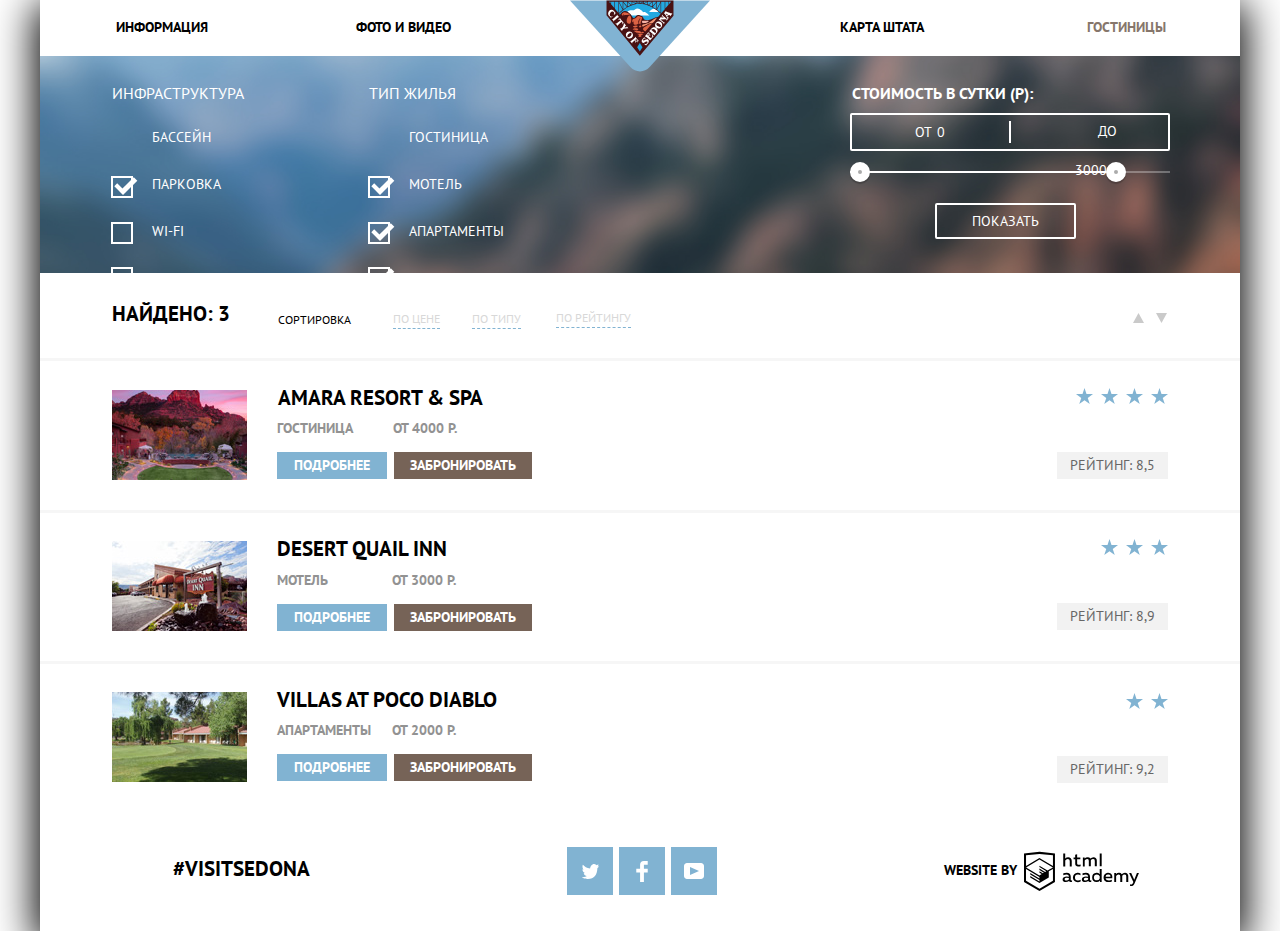
==== inner.html @ f0e5f840 "финальная вёрстка" ====
<!DOCTYPE html>
<html lang="ru">
  <head>
    <meta charset="utf-8">
    <title>sedona</title>
    <link href="https://fonts.googleapis.com/css?family=PT+Sans:400,700" rel="stylesheet">
    <link href="css/normalize.css" rel="stylesheet">
    <link href="css/style.min.css" rel="stylesheet">  
  </head>

    <body>
      <div class="container">
        <header class="main-header">               
          <nav class="header-navigation">           
           <a class="main-logo" href="index.html">
             <svg viewBox="0 0 138 70" xmlns="http://www.w3.org/2000/svg" class="sedona-logo">
              <path d="M138 0H0l59.51 65.68c5.22 5.761 13.76 5.761 18.98 0z" fill="#81b3d3"/>
              <path d="M36.687.457l32.148 37.879 32.02-37.65z" fill="#23a9e1"/>
              <path d="M61.1 14.719h17.32c-1.29-.8-4.355-4.582-6.043-3.176-.137.115-4.871-5.744-7.982-2.921-2.713 2.466-3.973-.323-7.048 1.63-3.505 2.318 2.026 3.684 3.753 4.467m26.73-3.478l-9.86.054c3.896-4.5 5.647-4.018 9.86-.054" fill="#fff"/>
              <path d="M97.622 3.588V1.154h2.08zm-49.245 9.41l.09.083c.024-.024 2.327-2.511 5.983-4.964 3.367-2.259 8.592-4.944 14.383-4.912 5.778.028 11.077 2.722 14.506 4.977 3.665 2.41 6.027 4.84 6.132 4.95l-2.515 2.945c-4.488.616-7.702 3.945-12.077 3.217-2.205-.366-2.271-1.632-2.902-2.893-.484-.969-1.256-.846-2.263-1.24-.937-.366-1.479-1.128-3.351-.688-1.642.385-1.822 2.933-3.865 2.787-1.096-.079-1.175-1.621-2.755-3.596-4.09-4.915-7.892-4.235-10.547.308l19.638 23.33zM40.011 1.153V3.06l-1.604-1.906zm53.876 0h3.227v3.03L93.887 7.96zM89.832 12.61V1.154h3.546v7.404l-3.5 4.098a.966.966 0 0 0-.046-.046m-.508-10.389v9.894a41.051 41.051 0 0 0-3.557-2.986zm-4.165-.358v6.819c-.463-.334-.95-.673-1.465-1.012-.664-.438-1.4-.892-2.194-1.34zm-4.312-.133v4.24a32.83 32.83 0 0 0-3.12-1.474zm.508-.576h3.727l-3.727 4.55zm4.312 0H89.3l-3.634 7.06zm-8.797 0h3.86L77.2 4.282c-.109-.042-.221-.081-.331-.122V1.154zm-.509.417v2.403a25.927 25.927 0 0 0-3.1-.887zm-4.203.042v1.26a21.458 21.458 0 0 0-2.179-.252zm-6.766-.039l2.248 1.042c-.762.043-1.512.13-2.248.253zm-4.12-.003l3.065 1.498c-1.06.229-2.083.528-3.066.875zm3.61 1.2l-3.304-1.617h3.305zm3.566-.342l-2.754-1.275h2.754zm.609-1.275h2.881l-2.881 1.334zm3.759 0h3.24l-3.24 1.584zM60.405 4.265l-3.51-3.11h3.869V4.13l-.359.135m-3.618-2.527l3.093 2.741a31.493 31.493 0 0 0-3.093 1.489zm-4.312.128l3.64 4.48a35.89 35.89 0 0 0-3.64 2.41zm-4.165.358l3.586 6.974a37.772 37.772 0 0 0-3.586 3.151zm3.656 6l-3.634-7.07h3.634zm4.312-2.485l-3.726-4.585h3.726zM43.747 7.497L40.52 3.664v-2.51h3.227zm.508-6.343H47.8v11.16l-3.546-4.212zm24.8-1.153H36v14.582L68.836 54.52l.22-.275L102 15.04V0z" fill="#491213"/>
              <path d="M66.227 46.026l2.61-4.22 2.598 4.22-2.598 4.23z" fill="#23a9e1"/>
              <path d="M74.218 30.556c-3.433-2.02-2.564-3.523.23-4.925 1.462-.734 4.754-3.38 6.133-2.499l-6.363 7.424m-2.334 2.517c-2.046-.095-4.33-.365-6.262.055 1.207.302 4.151 1.165 1.41 1.894.983 1.407 2.578 1.317 3.624.082-.425-.209-.655-.466-1.007-.686 1.085-.196 2.1-.822 2.235-1.345m1.235-1.574c-.933-.796-1.877-.84-2.746 0-1.165-2.137-5.4-1.421-7.379-1.72 1.065 2.614 9.65 3.102 10.124 1.72m-6.773-2.151c-1.565-.485-6.84-.364-3.388-1.794 1.065-.441 6.593.063 3.388 1.794m1.912-3.03c-.477-1.077.365-2.36 1.74-1.428 1.199.813-.552 2.017-1.74 1.428m-2.836.091c-2.265.679-5.273-.784-1.63-1.52 2.261-.456 4.666.506 1.63 1.52.091-.027-.084.028 0 0m-2.665-6.234c-.545 1.624-1.533 1.927-1.423-.045.126-2.274 1.609-1.729 3.2-2.6 1.324-.726 2.038-3.385 4.31-1.795 1.014.71 2.176.116 2.5 1.19-.016-.054-2.95 6.692-1.318 6.692-3.22 0-1.8-3.845-.568-6.426-1.198.574-3.143 4.341-1.546 4.961-.831 1.095-3.372 2.561-4.696 1.492-1.006-.81-.447-2.158-.459-3.47m-3.963 2.811c-5.596-.046-1.813-8.648.091-8.128 2.19.696 1.944 8.194-.091 8.128m-6.17-8.146c-2.624-.109-1.526-2.567.257-3.121 1.695-.528 5.25 1.114 6.39 2.205-1.808.555-4.146.476-6.134.568-.146-2.026-.62-1.32-.512.348" fill="#dc6243"/>
              <path d="M71.774 25.832c-2.908-2.987 4.342-2.712 5.51-3.763.85.284 6.99-5.377 8.485-5.025-1.074 1.26-3.388 5.282-5.047 5.282-1.275 0-2.565-.19-3.552.718-1.444 1.33-3.837 2.006-5.396 2.788" fill="#f49774"/>
              <path d="M72.727 22.18c-1.592.856-3.098-2.536-.349-2.206 1.826.22 3.676-.154 5.42.147-1.251 1.487-3.056 2.306-5.071 2.059" fill="#f4b1a4"/>
              <path d="M51.113 20.935c.333.401.578.834.523 1.374-.038.375-.607 1.006-.175 1.198l1.455-1.84c-.39-.098-3.482-3.796-3.532-4.201l-2.051 1.126c.106.429.84.003 1.203.03.538.038.926.363 1.268.747-1.12.94-3.85 3.257-4.138 3.305-.146.023-.706-.39-.714-.037-.004.17.553.659.659.786l1.447 1.722c.401-.183-.072-.475.133-.807.15-.243 3.181-2.77 3.922-3.403m-3.423-4.531c.287-.062.405.282.622-.036l-1.59-1.894c-.241-.287-.546-.595-.459.012.058.409-3.969 3.677-4.215 3.778-.31.128-.492-.27-.72.063.475.564.948 1.129 1.424 1.693.16.19.309.397.485.573.22.22.135-.437.145-.38-.06-.333.342-.616.555-.797 1.004-.884 3.505-2.979 3.753-3.012m-5.694-.595c-1.147.34-2.37-.107-2.731-1.326-.353-1.191.398-2.439 1.344-3.117.935-.67 2.33-.63 2.84.544.224.52.102 1.108-.061 1.625-.105.328-.388.649.035.836.56-.711 1.118-1.421 1.676-2.133-.684-.41-.985-1.092-1.493-1.684-.572-.696-1.34-1.35-2.26-1.483-1.864-.264-3.62 1.66-3.762 3.405-.089.946.242 1.849.808 2.597.487.645 1.213 1.054 1.581 1.788.17.062 1.756-.67 2.133-.815-.033-.072-.057-.178-.11-.237-.494.146 0 0 0 0m25.512 23.636c-.747-.499-2.613-3.044-2.969-3.468l-.213-.253c-.007-.01-.185.145-.16.124-.112.094.086.372-.034.56-.515.806-3.738 3.236-3.905 3.352-.36.25-.756-.103-.967.206.467.554 1.805 2.3 1.96 2.325.311.05.096-.53.136-.649.08-.24 1.71-1.588 2.304-2.084.218-.183.447.276.577.468.212.315.307.65.193 1.019-.075.24-.465.597-.162.762.402-.47 1.533-1.788 1.696-1.98.164-.19-.367-.023-.304-.056-.24.124-.466.153-.69-.018-.063-.047-.707-.702-.643-.757.28-.235.623-.625.984-.714.56-.138 1.027.984 1.11 1.382.078.375.067.77-.05 1.136-.08.251-.316.452.012.604l1.383-1.896a.463.463 0 0 1-.258-.063c-.083-.056.09.045 0 0m-9.227-8.921a3.35 3.35 0 0 0-1.977.793c-1.43 1.203-1.616 3.275-.492 4.753 1.292 1.702 3.374 1.895 5.059.694 1.43-1.205 1.612-3.282.5-4.766-.758-1.01-1.932-1.54-3.09-1.474zm1.19 1.386c.949-.108 1.503.799 1.099 1.768-.42.98-1.43 1.989-2.424 2.38-1.18.465-2.011-.537-1.531-1.657.422-.984 1.43-1.983 2.426-2.38.15-.059.294-.095.43-.11zm-2.783-4.63c.308.038.601.356.824.027l-1.447-1.712c-.386.174.03.356-.126.63-.158.277-1.662.507-2.062.578.146-.418.58-1.698.752-1.84.353-.29.573.28.832-.092l-1.78-2.112c-.2-.238-.362-.667-.636-.441.024-.02.003.955-.058 1.125-.056.153-.608 2.361-1.25 2.901-.32.27-1.453 1.256-1.755 1.362-.35.122-.535-.389-.792-.025l1.617 1.92c.082.096.391.56.498.58.339.06.04-.58.074-.706.098-.28 1.623-1.765 2.27-1.856.948-.133 2.077-.455 3.039-.34.22.027-.229-.028 0 0m24.239 6.77c.124.421.194.865.14 1.305-.07.566-.636 1.898-1.411 1.519-.76-.373-1.425-1.122-2.07-1.657.52-.608.978-1.135 1.853-.84.24.08.446-.024.194-.17-.263-.153-2.022-1.276-2.117-1.169-.175.202.343.564.143.957-.148.29-.396.54-.605.79-.467-.394-1.248-.813-.685-1.464.352-.428.811-.76 1.361-.87.368-.075 1.195.252 1.302-.146-.705-.34-1.41-.677-2.115-1.016.115.52-2.173 2.937-2.681 3.548-.074.088-.427.395-.431.517-.006.278.403.062.427.054.315-.116 4.424 3.317 4.526 3.552.065.182-.144.373-.02.475-.006-.006.148.14.165.12.253-.304 2.936-3.88 3.489-4.036a239.664 239.664 0 0 1-1.537-2.372c-.383.168-.013.616.072.903m-4 4.352c-1.348-.87-3.633.83-3.976.994-.675.319-1.162-.353-.812-.975.304-.54.904-.801 1.5-.837.18-.01.875.128.946.017.084-.131.148-.142.028-.224-.557-.375-1.112-.75-1.667-1.126-.115.685-.9 1.121-1.348 1.585-.534.555-.987 1.253-.987 2.05 0 .736.441 1.39 1.089 1.726.737.384 1.505.076 2.158-.331.407-.255.814-.556 1.249-.76.646-.303 1.495-.041 1.267.824-.183.696-.876 1.337-1.56 1.519-.4.106-.825.07-1.216-.059-.28-.091-.645-.476-.799-.072l2.26 1.647c.068-.493.34-.708.706-1.015.477-.419.933-.858 1.294-1.383.753-1.1 1-2.638-.132-3.58m17.617-28.065a.222.222 0 0 0-.088.072l-.79.95-.814.982c-.168.204-.349.296-.025.467.543-.272 3.518 4.768 3.252 5.492-.47.244-4.49-3.283-4.598-3.516-.033-.095.178-.662-.136-.613-.149.023-.484.583-.578.697l-.577.695c.216.315.336-.013.623.028.249.05 1.198.864 1.456 1.08-.47.017-1.743.086-1.905.074-.586.073-.275-.431-.66-.605l-1.478 1.795-.86 1.043c-.035.042-.03.02.031.072.215.177.068.109.37.004.328-.115 4.256 3.2 4.398 3.369.245.292-.1.633.268.793l1.168-1.418c.059-.072.091-.066.013-.13-.277-.228-.309.138-.65.1-.346-.057-2.855-2.186-3.828-2.992l5.322-.197c.195-.007.74.581.695.79-.052.244-.301.361.034.515.311-.374.64-.746.945-1.125l.148-.184a.478.478 0 0 0 .135-.172l.11-.137c.275-.314 1.169-1.303 1.062-1.396-.3-.26-.446.302-.844-.035-.226-.162-.793-1.16-.935-1.402-.172-.292.394-.583.625-.727.504-.313 2.107-.767 2.26.227.025.167-.177.357-.055.457.028.024.133.156.176.105l2.142-2.576c-.063-.053-.135-.147-.21-.176-.474.473-5.466-1.52-5.83-1.795-.166-.066-.192-.673-.372-.611zm-.225 2.553c.764.318 1.526.638 2.287.96-.23.064-.447.166-.648.293h-.002a3.71 3.71 0 0 0-.621.495l-1.016-1.748zm-6.588 7.753c-1.107-.076-2.23.41-3.023 1.317-1.235 1.5-1.112 3.678.393 4.945 1.518 1.25 3.68.932 4.916-.55 1.232-1.496 1.147-3.68-.385-4.934a3.302 3.302 0 0 0-1.9-.778zm-1.449 1.559c.622.038 1.31.414 1.742.703.78.521 2.214 1.687 1.477 2.738.048-.058.083-.097-.05.07a.162.162 0 0 1-.018.018c-.8.84-2.18.063-2.924-.474-.745-.538-2.022-1.668-1.207-2.664.257-.314.607-.414.98-.391zm-3.127 4.28c-1.214-.067-2.403.496-3.299 1.576-.642.771-1.282 1.544-1.922 2.316.228.332.495-.078.827.113.283.163 4.053 3.312 4.115 3.485.106.297-.165.356.094.568.111.093 2.944-3.405 3.203-4.02.448-1.139.091-2.387-.82-3.175.073.06.177.145-.042-.037-.69-.518-1.427-.787-2.156-.827zm-1.053 1.58c.095.003.184.016.266.037 1.422.363 3.384 2.115 2.129 3.628-.156.193-.029.035-.432.422-.198.19-4.179-3.034-4.02-3.209.475-.521 1.396-.904 2.057-.879z" fill="#fff"/>
          </svg>
        </a>
        <ul class="site-navigation">
          <li>
            <a class="info" href="info">информация</a>
          </li>
          <li>
            <a class="photo" href="photovideo">фото и видео</a>
          </li>
          <li>
            <a class="map-state" href="map">карта штата</a>
          </li>
          <li>
            <a class="navigation-hotels-current" href="#">Гостиницы</a>
          </li>              
        </ul>
        <h1 class="visually-hidden">city of Sedona</h1>
       </nav> 
      </header>

      <main class="search-hotels">
        <section class="filters">
          <h2 class="visually-hidden">поиск гостиницы</h2>
          <form class="filter" method="get" action="https://echo.htmlacademy.ru">
            <fieldset class="field-infrastructure">
              <legend class="type-infrastructure">инфраструктура</legend>
              <ul class="infrastructure-list">
                <li>
                  <label class="labelcheck" for="infrastructure-pool">
                    <input class="visually-hidden" type="checkbox" name="pool" id="infrastructure-pool" checked hidden>                  
                    <span class="checkbox-pool"></span>
                    бассейн                  
                  </label>
                </li>
                <li>
                  <label class="labelcheck" for="infrastructure-parcking-place">
                    <input class="visually-hidden" type="checkbox" name="parcking-place" id="infrastructure-parcking-place" hidden>
                    <span class="checkbox-parcking"></span>
                    парковка                    
                  </label>
                </li>
                <li>
                  <label class="labelcheck" for="infrastructure-wi-fi">
                    <input class="visually-hidden" type="checkbox" name="wi-fi" id="infrastructure-wi-fi" hidden>
                    <span class="checkbox-wifi"></span>
                    wi-fi                    
                  </label>
                </li>
              </ul>
            </fieldset>
            <fieldset class="field-lodging">
              <legend class="type-lodging">тип жилья</legend>
              <ul class="lodging-list">
                <li>
                  <label class="labelcheck" for="lodging-hotel">
                     <input class="visually-hidden" type="checkbox" name="hotel" id="lodging-hotel" checked hidden> 
                     <span class="checkbox-hotel"></span>
                       гостиница                     
                  </label>
                </li>
                <li>
                  <label class="labelcheck" for="lodging-motel">
                    <input class="visually-hidden" type="checkbox" name="motel" id="lodging-motel" checked hidden>
                    <span class="checkbox-motel"></span>
                    мотель                    
                  </label>
                </li>
                <li>
                  <label class="labelcheck" for="lodging-apartments">
                    <input class="visually-hidden" type="checkbox" name="apartments" id="lodging-apartments" checked hidden>
                    <span class="checkbox-apartaments"></span>
                    апартаменты                    
                  </label>
                </li>
              </ul>
            </fieldset>    
            <fieldset class="field-range">
              <legend class="field-range-title">стоимость в сутки (р):</legend>              
                <div class="price-controls">
                  <label class="min-price"> 
                    от 
                    <input type="text" name="min-price" value="0">
                  </label>
                  <label class="max-price">
                    до 
                    <input type="text" name="max-price" value="3000">
                  </label>
                </div>
                <div class="range-controls">
                  <div class="scale">
                    <div class="bar"></div>
                  </div>
                  <div class="range-toggle range-toggle-min"></div>
                <div class="range-toggle range-toggle-max"></div>
              </div>
              <button class="show" type="submit">показать</button>
            </fieldset>        
          </form>
        </section>

      <div class="sorting-results">
        <svg class="icon-up" xmlns="http://www.w3.org/2000/svg" width="11" height="10" viewBox="0 0 11 10"><path d="M5.5 0L0 10h11z"/>
        </svg>
        <svg class="icon-down" xmlns="http://www.w3.org/2000/svg" width="11" height="10" viewBox="0 0 11 10"><path d="M5.5 10L0 0h11"/>
        </svg>


        <section class="results">
          <p>найдено: 3</p>          
        </section>

        <section class="sorting">
          <p>сортировка</p>
          <a href="#" class="sorting-price sort">по цене</a> 
          <a href="#" class="sorting-type sort">по типу</a>
          <a href="#" class="sorting-raiting sort">по рейтингу</a>                      
        </section>
      </div>  

        <section class="catalog">
          <h2 class="visually-hidden">перечень гостиниц</h2>
          <ul class="catalog-list">
            <li class="catalog-item1">              
              <p class="catalog-item-image">
                <a href="catalog-item.html">
                  <img src="img/hotel1.jpg" width="135" height="90" alt="AMARA RESORT & SPA">
                </a>
              </p>
              <div class="catalog-decoration">
                <h3 class="catalog-name">
                  <a href="catalog-item.html">
                    AMARA RESORT & SPA
                  </a>
                </h3>
                <p class="catalog-item-price">
                  <div class="text-catalog">
                    <b>гостиница</b>
                    <b> от 4000 р.</b>
                  </div>             
                  <div class="buttons-details">
                    <a class="button-details" href="#">
                      подробнее
                    </a>
                    <a class="button-bookin" href="#">
                      забронировать
                    </a>
                  </div>
                </div>
                 
              <div class="stars1">
                <svg class="stars" xmlns="http://www.w3.org/2000/svg" viewBox="0 0 18 17"><path fill="#81B3D2" d="M9.002 0l2.126 6.494h6.877l-5.564 4.012L14.566 17l-5.564-4.013L3.438 17l2.126-6.494L0 6.494h6.878z"/></svg>
                <svg class="stars" xmlns="http://www.w3.org/2000/svg" viewBox="0 0 18 17"><path fill="#81B3D2" d="M9.002 0l2.126 6.494h6.877l-5.564 4.012L14.566 17l-5.564-4.013L3.438 17l2.126-6.494L0 6.494h6.878z"/></svg>
                <svg class="stars" xmlns="http://www.w3.org/2000/svg" viewBox="0 0 18 17"><path fill="#81B3D2" d="M9.002 0l2.126 6.494h6.877l-5.564 4.012L14.566 17l-5.564-4.013L3.438 17l2.126-6.494L0 6.494h6.878z"/></svg>
                <svg class="stars" xmlns="http://www.w3.org/2000/svg" viewBox="0 0 18 17"><path fill="#81B3D2" d="M9.002 0l2.126 6.494h6.877l-5.564 4.012L14.566 17l-5.564-4.013L3.438 17l2.126-6.494L0 6.494h6.878z"/></svg>
               </div>              
              <span class="solo-raiting">рейтинг: 8,5</span>
          </li>
          <li class="catalog-item2">            
            <p class="catalog-item-image">
              <a href="catalog-item.html">
                <img src="img/hotel2.jpg" width="135" height="90" alt="DESERT QUAIL INN">
              </a>
              </p>
              <div class="catalog-decoration">
                <h3 class="catalog-name">
                  <a href="catalog-item.html">
                    DESERT QUAIL INN
                  </a>
                </h3>
                <p class="catalog-item-price">
                  <div class="text-catalog">
                    <b>мотель</b>
                    <b> от 3000 р.</b>
                  </div>             
                  <div class="buttons-details">
                    <a class="button-details" href="#">
                      подробнее
                    </a>
                    <a class="button-bookin" href="#">
                      забронировать
                    </a>
                  </div>
                </div>
             
            <div class="stars2">
              <svg class="stars" xmlns="http://www.w3.org/2000/svg" viewBox="0 0 18 17"><path fill="#81B3D2" d="M9.002 0l2.126 6.494h6.877l-5.564 4.012L14.566 17l-5.564-4.013L3.438 17l2.126-6.494L0 6.494h6.878z"/></svg>
              <svg class="stars" xmlns="http://www.w3.org/2000/svg" viewBox="0 0 18 17"><path fill="#81B3D2" d="M9.002 0l2.126 6.494h6.877l-5.564 4.012L14.566 17l-5.564-4.013L3.438 17l2.126-6.494L0 6.494h6.878z"/></svg>
              <svg class="stars" xmlns="http://www.w3.org/2000/svg" viewBox="0 0 18 17"><path fill="#81B3D2" d="M9.002 0l2.126 6.494h6.877l-5.564 4.012L14.566 17l-5.564-4.013L3.438 17l2.126-6.494L0 6.494h6.878z"/></svg>                   
            </div>              
            <span class="solo-raiting">рейтинг: 8,9</span>
          </li>
          <li class="catalog-item3">
            <p class="catalog-item-image">
              <a href="catalog-item.html">
                <img src="img/hotel3.jpg" width="135" height="90" alt="VILLAS AT POCO DIABLO">
              </a>
            </p>
            <div class="catalog-decoration">
                <h3 class="catalog-name">
                  <a href="catalog-item.html">
                    VILLAS AT POCO DIABLO
                  </a>
                </h3>
                <p class="catalog-item-price">
                  <div class="text-catalog">
                    <b>апартаменты</b>
                    <b> от 2000 р.</b>
                  </div>             
                  <div class="buttons-details">
                    <a class="button-details" href="#">
                      подробнее
                    </a>
                    <a class="button-bookin" href="#">
                      забронировать
                    </a>
                  </div>
                </div>
              
            <div class="stars3">
              <svg class="stars" xmlns="http://www.w3.org/2000/svg" viewBox="0 0 18 17"><path fill="#81B3D2" d="M9.002 0l2.126 6.494h6.877l-5.564 4.012L14.566 17l-5.564-4.013L3.438 17l2.126-6.494L0 6.494h6.878z"/></svg>
              <svg class="stars" xmlns="http://www.w3.org/2000/svg" viewBox="0 0 18 17"><path fill="#81B3D2" d="M9.002 0l2.126 6.494h6.877l-5.564 4.012L14.566 17l-5.564-4.013L3.438 17l2.126-6.494L0 6.494h6.878z"/></svg>              
            </div>            
            <span class="solo-raiting3">рейтинг: 9,2</span>
          </li>     
        </ul>     
      </section>
      </main>

      <footer class="main-footer">        
        <a class="visitsedona" href="#" aria-label="follow in instagram">#visitsedona</a>      
        <div class="footer-social">
          <ul>
            <li>
              <a class="social-button" href="#" aria-label="follow in twitter">
                <span class="visually-hidden">
                  twitter
                </span>
                <svg class="social-button-svg" xmlns="http://www.w3.org/2000/svg" xmlns:xlink="http://www.w3.org/1999/xlink" width="17" height="15" viewBox="0 0 17 15"><path d="M10.95.144c1.685-.496 2.984.27 3.577 1.179.673-.231 1.331-.481 2.011-.708a2.345 2.345 0 0 1-.857 1.768c.685.17 1.304-.491 1.304-.491-.169 1-1.006 1.788-1.563 2.024-.231 6.75-3.175 11.217-10.077 11.082h-.446c-.41 0-4.164-.46-4.898-1.887 2.271.196 3.893-.422 4.693-1.177-.96-.3-2.679-.477-2.979-2.95.349.106.564.228 1.19.119C1.705 8.247.374 7.53.448 5.33c.285.328 1.067.536 1.34.472C1.085 5.561-.182 2.442.894.85c1.818 1.854 3.735 3.606 7.152 3.773C8.254 2.33 9.183.793 10.95.144z"/>  
                </svg>
              </a>
            </li>
            <li>
              <a class="social-button" href="#" aria-label="follow in facebook">
                <span class="visually-hidden">
                  facebook
                </span>
                <svg class="social-button-svg" xmlns="http://www.w3.org/2000/svg" width="20" height="21" viewBox="0 0 12 22"><path d="M12 4V0H8a4 4 0 0 0-4 4v4H0v4h4v10h4V12h4V8H8V4h4z"/>
                </svg>
              </a>
            </li>
            <li>
              <a class="social-button" href="#" aria-label="follow in youtube">
                <span class="visually-hidden">
                  youtube
                </span>
                <svg class="social-button-svg" xmlns="http://www.w3.org/2000/svg" xmlns:xlink="http://www.w3.org/1999/xlink" width="20" height="16" viewBox="0 0 20 16"><path d="M17 0H3C1.35 0 0 1.35 0 3v10c0 1.65 1.35 3 3 3h14c1.65 0 3-1.35 3-3V3c0-1.65-1.35-3-3-3zM6.027 11.998V4.002L15.014 8l-8.987 3.998z"/>
                </svg>
              </a>
            </li>
          </ul>
        </div>
        <p class="footer-copyright">
          <b>website by</b> 
          <a class="button" href="https://htmlacademy.ru">
              <svg class="htmllogo" id="Layer_1" data-name="Layer 1" xmlns="http://www.w3.org/2000/svg" viewBox="0 0 108.08 36.85"><title>logo-htmlacademy-small1</title><path d="M44.61,26.88a2,2,0,0,0,.55-0.1v1.33a3.25,3.25,0,0,1-1.18.21,1.67,1.67,0,0,1-1.67-1,4.84,4.84,0,0,1-3.14,1.08c-1.51,0-2.91-.83-2.91-2.55,0-2.13,2-2.79,3.71-2.79a11.08,11.08,0,0,1,2.17.25v-0.3c0-1-.76-1.77-2.19-1.77a7.42,7.42,0,0,0-3,.64v-1.7a10.21,10.21,0,0,1,3.19-.55c2.36,0,3.81,1.12,3.81,3.65v3a0.54,0.54,0,0,0,.49.59h0.17Zm-6.44-1.13A1.35,1.35,0,0,0,39.63,27h0.11a3.39,3.39,0,0,0,2.41-1V24.58a9.72,9.72,0,0,0-1.81-.21c-1,0-2.16.33-2.16,1.38h0Zm12.36-6.11a5,5,0,0,1,2.57.64V22a4.08,4.08,0,0,0-2.3-.7,2.75,2.75,0,1,0,0,5.49,5,5,0,0,0,2.43-.64v1.71a6.27,6.27,0,0,1-2.76.57A4.21,4.21,0,0,1,46,24.51q0-.21,0-0.41a4.32,4.32,0,0,1,4.18-4.46h0.38Zm12.17,7.24a2,2,0,0,0,.55-0.1v1.33a3.25,3.25,0,0,1-1.18.21,1.67,1.67,0,0,1-1.67-1,4.84,4.84,0,0,1-3.14,1.08c-1.51,0-2.91-.83-2.91-2.55,0-2.13,2-2.79,3.71-2.79a11.08,11.08,0,0,1,2.17.25v-0.3c0-1-.76-1.77-2.19-1.77a7.42,7.42,0,0,0-3,.64v-1.7a10.21,10.21,0,0,1,3.19-.55c2.36,0,3.81,1.12,3.81,3.65v3a0.54,0.54,0,0,0,.49.59h0.17Zm-6.44-1.13A1.35,1.35,0,0,0,57.73,27h0.11a3.39,3.39,0,0,0,2.41-1V24.58a9.72,9.72,0,0,0-1.81-.21c-1.06,0-2.16.33-2.16,1.38h0ZM73,16V28.2H71.35V26.88a3.88,3.88,0,0,1-3.19,1.54,4.4,4.4,0,0,1,0-8.78,3.81,3.81,0,0,1,3,1.3V16H73Zm-4.53,5.22a2.76,2.76,0,1,0,0,5.52A2.86,2.86,0,0,0,71.15,25V23A2.91,2.91,0,0,0,68.49,21.27ZM79,19.64c3.31,0,4.46,2.68,3.92,5.09H76.7c0.21,1.5,1.67,2.11,3.19,2.11a6.11,6.11,0,0,0,2.64-.59v1.6a7.14,7.14,0,0,1-3,.57C77,28.42,74.78,27,74.78,24a4.18,4.18,0,0,1,4-4.39H79Zm0.09,1.54a2.28,2.28,0,0,0-2.44,2.1v0.06H81.3A2,2,0,0,0,79.13,21.18Zm5.73,7V19.87h1.65v1a3.81,3.81,0,0,1,2.78-1.27A2.86,2.86,0,0,1,91.89,21a4.12,4.12,0,0,1,2.91-1.33A3.06,3.06,0,0,1,98,23V28.2h-1.9V23.05a1.59,1.59,0,0,0-1.42-1.75H94.42a2.8,2.8,0,0,0-2.07,1.12V28.2h-1.9V23.05A1.59,1.59,0,0,0,89,21.31H88.8a3,3,0,0,0-2.21,1.29v5.63H84.86Zm21.31-8.33h1.9l-3.91,9.46c-0.9,2.17-2.09,2.86-3.35,2.86a4.76,4.76,0,0,1-1.1-.14V30.46a2.86,2.86,0,0,0,.85.12c0.9,0,1.58-.64,2.07-1.9l0.17-.42-4-8.4h2l2.86,6.29ZM38.73,1.46V6.22a3.81,3.81,0,0,1,2.7-1.14,3.25,3.25,0,0,1,3.44,3.4v5.15H43V8.72a1.81,1.81,0,0,0-1.61-2h-0.3a2.93,2.93,0,0,0-2.32,1.39v5.52h-1.9V1.46h1.9ZM49.94,2.31v3h3V6.91h-3v3.81c0,1.1.5,1.46,1.58,1.46a4.49,4.49,0,0,0,1.69-.33v1.6A6.8,6.8,0,0,1,51,13.8a2.55,2.55,0,0,1-2.86-2.74V6.89H46.58V5.26h1.5V2.74Zm5.4,11.31V5.28H57v1A3.81,3.81,0,0,1,59.77,5a2.86,2.86,0,0,1,2.6,1.33A4.12,4.12,0,0,1,65.28,5,3.06,3.06,0,0,1,68.44,8.4v5.21h-1.9V8.46a1.59,1.59,0,0,0-1.42-1.75H64.89a2.8,2.8,0,0,0-2.07,1.12v5.78h-1.9V8.46A1.59,1.59,0,0,0,59.5,6.71H59.27A3,3,0,0,0,57.06,8v5.63H55.34ZM71.17,1.45H73V13.6H71.17V1.45ZM14.71,0H14.55L0,1.54V28.21l14.55,8.66,14.55-8.66V1.54Zm12.5,27.1L14.55,34.64,1.9,27.12V16.18l12.59,7.5V25L5.86,19.9v1.31l8.68,5.21v1.39L5.87,22.65V24l8.68,5.21,8.75-5.24V18.31L27.2,16V27.12Zm0-12.53-3.48,2-1.6,1L14.51,13v1.31L21,18.23H21l-0.14.09-1,.54-5.37-3.2V17l4.24,2.52-1,.67-3.2-1.9v1.31l2.1,1.24L14.5,22.1,2,14.65,14.51,7.11Zm0-1.32L14.49,5.76,1.91,13.25v-10L14.56,1.92,27.21,3.25v10h0Z" transform="translate(0 -0.02)" fill=""/></svg>
            </a>
          </p>
        </footer> 
      </div>
    </body>
  </html>
---- css/style.min.css ----
.feauters-list,.site-navigation{padding-left:0;display:-webkit-box;display:-ms-flexbox}.search,.searching-button,body{text-transform:uppercase}.labelcheck,.range-toggle,.show{cursor:pointer}body{margin:0;padding:0;font-family:"PT Sans",Arial,sans-serif;font-size:14px;line-height:21px;font-weight:400;color:#fff;background-color:#fff}.main-header a,h1{color:#000}.catalog ul,.causes ul,.feauters ul,.main-footer ul,.main-header ul,.search-hotels ul{list-style:none}a{text-decoration:none}img{max-width:100%;height:auto}.visually-hidden:not(:focus):not(:active){position:absolute;width:1px;height:1px;margin:-1px;border:0;padding:0;white-space:nowrap;-webkit-clip-path:inset(100%);clip-path:inset(100%);clip:rect(0 0 0 0);overflow:hidden}.header-navigation{position:relative;z-index:1}.catalog-name a:hover,.header-navigation .info:hover,.header-navigation .map-state:hover,.header-navigation .navigation-hotels:hover,.header-navigation .photo:hover{color:#81b3d2}.header-navigation .info:active,.header-navigation .map-state:active,.header-navigation .navigation-hotels:active,.header-navigation .photo:active{color:#dadada}.header-navigation .info:visited,.header-navigation .map-state:visited,.header-navigation .navigation-hotels-current,.header-navigation .photo:visited{color:#86766b}.container{width:1200px;margin:auto;text-align:center;-webkit-box-shadow:0 9px 39px 5px #000;box-shadow:0 9px 39px 5px #000}.photo{margin-right:240px}.map-state{margin-right:15px}.site-navigation{display:flex;-ms-flex-wrap:wrap;flex-wrap:wrap;-ms-flex-pack:distribute;justify-content:space-around;margin:0 0 0 2px;padding-top:14px;padding-bottom:14px}.site-navigation a{display:block;padding-bottom:2px}.interest .searching,.main-footer b,.main-header{font-size:14px;line-height:26px;font-weight:700;color:#000;background-color:#fff}.feauters-list{position:relative;margin-top:139px;margin-bottom:73px;display:flex;-ms-flex-pack:distribute;justify-content:space-around}.filter,.true-city{display:-webkit-box;display:-ms-flexbox}.feauters-item{width:300px}.filter{position:relative;display:flex;min-height:215px;background-color:#f8f5f2;background-image:url(../img/main-back-inner.jpg);background-position:center -292px;background-repeat:no-repeat;background-size:1200px 800px}.labelcheck input[type=checkbox]+.checkbox-hotel,.labelcheck input[type=checkbox]+.checkbox-pool{position:absolute;top:72px;left:-1px;width:18px;height:18px;border:2px solid #fff}.labelcheck input[type=checkbox]+.checkbox-motel,.labelcheck input[type=checkbox]+.checkbox-parcking{position:absolute;top:163px;left:-1px;width:18px;height:18px;border:2px solid #fff}.labelcheck input[type=checkbox]+.checkbox-apartaments,.labelcheck input[type=checkbox]+.checkbox-wifi{position:absolute;top:118px;left:-1px;width:18px;height:18px;border:2px solid #fff}.labelcheck input[type=checkbox]:checked+.checkbox-apartaments::before,.labelcheck input[type=checkbox]:checked+.checkbox-hotel::before,.labelcheck input[type=checkbox]:checked+.checkbox-motel::before,.labelcheck input[type=checkbox]:checked+.checkbox-parcking::before,.labelcheck input[type=checkbox]:checked+.checkbox-pool::before,.labelcheck input[type=checkbox]:checked+.checkbox-wifi::before{content:"";position:absolute;-webkit-transform:rotate(45deg);-ms-transform:rotate(45deg);transform:rotate(45deg);left:13px;top:-2px;height:20px;width:5px;background-color:#fff}.labelcheck input[type=checkbox]:checked+.checkbox-apartaments::after,.labelcheck input[type=checkbox]:checked+.checkbox-hotel::after,.labelcheck input[type=checkbox]:checked+.checkbox-motel::after,.labelcheck input[type=checkbox]:checked+.checkbox-parcking::after,.labelcheck input[type=checkbox]:checked+.checkbox-pool::after,.labelcheck input[type=checkbox]:checked+.checkbox-wifi::after{content:"";position:absolute;top:5px;left:5px;width:4px;height:12px;-webkit-transform:rotate(-45deg);-ms-transform:rotate(-45deg);transform:rotate(-45deg);background-color:#fff}.filter input[type=text]{font:inherit;color:#fff;text-transform:uppercase}.search-hotels legend{font-size:16px;line-height:21px;color:#fff;padding-top:27px}.intro h2,.intro p,.main-footer{line-height:26px;background-color:#fff}.type-lodging{padding-right:88px}.type-infrastructure{padding-right:44px}.intro h2,.main-footer{font-size:21px;font-weight:700;color:#000}.intro{margin-top:60px}.intro p{display:inline-block;margin-top:10px;letter-spacing:.1px;font-size:14px;color:#333}.true-city{display:flex;-webkit-box-orient:horizontal;-webkit-box-direction:normal;-ms-flex-direction:row;flex-direction:row;-webkit-box-pack:justify;-ms-flex-pack:justify;justify-content:space-between;margin-top:37px}.diablo-bridge-text,.true-city-text{display:-webkit-box;display:-ms-flexbox}.diablo-bridge-text,.swap,.true-city-text{-webkit-box-orient:vertical;-webkit-box-direction:normal}.true-city-text{display:flex;-ms-flex-wrap:wrap;flex-wrap:wrap;-ms-flex-direction:column;flex-direction:column;width:215px;-webkit-box-align:center;-ms-flex-align:center;align-items:center;padding-left:92px;margin-top:31px}.true-city-text p{width:280px;margin-top:24px}.diablo-bridge h3,.true-city h3{font-size:21px;line-height:21px;font-weight:700;color:#fff;margin-top:17px;background-color:#81b3d2}.diablo-bridge,.number span,.true-city{font-size:14px;color:#fff;line-height:21px}.diablo-bridge{-webkit-box-pack:justify;-ms-flex-pack:justify;justify-content:space-between}.diablo-bridge-text{display:flex;-ms-flex-wrap:wrap;flex-wrap:wrap;-ms-flex-direction:column;flex-direction:column;width:151px;-webkit-box-align:center;-ms-flex-align:center;align-items:center;padding-right:124px;margin-top:29px}.diablo-bridge,.swap{display:-webkit-box;display:-ms-flexbox}.diablo-bridge-text p{width:315px;padding-top:10px}.bridge,.restourant{width:800px;height:256px;background-repeat:no-repeat}.swap{display:flex;-ms-flex-direction:column;flex-direction:column;margin-top:-5px}.diablo-bridge{display:flex;-webkit-box-orient:horizontal;-webkit-box-direction:reverse;-ms-flex-direction:row-reverse;flex-direction:row-reverse;-webkit-box-ordinal-group:0;-ms-flex-order:-1;order:-1}.diablo-bridge,.true-city{background-color:#81b3d2}.bridge,.feauters h3,.feauters p,.restourant{background-color:#fff}.restourant{background-image:url(../img/back2.jpg);background-position:0	-75px;-webkit-background-size:100% 399px;background-size:100% 399px}.bridge{background-image:url(../img/back3.jpg);background-position:0	-77px;-webkit-background-size:100% 399px;background-size:100% 399px}.feauters h3{font-size:21px;line-height:21px;font-weight:700;color:#000;padding-bottom:5px}.causes,.feauters p{font-size:14px;color:#333}.house:before{content:"";position:absolute;bottom:129px;left:161px;width:76px;height:74px;background-image:url(../img/icon-1.svg);background-repeat:no-repeat;background-position:0 0}.eat:before,.suvenir:before{position:absolute;width:75px;background-repeat:no-repeat;background-position:0 0;content:""}.eat:before{bottom:132px;left:563px;height:70px;background-image:url(../img/icon-3.svg)}.suvenir:before{right:156px;bottom:131px;height:76px;background-image:url(../img/icon-2.svg)}.solo-raiting,.solo-raiting3{right:72px;position:absolute}.feauters p{line-height:21px}.causes,.causes h3{line-height:21px;background-color:#eee}.causes-list{display:-webkit-box;display:-ms-flexbox;display:flex;-ms-flex-pack:distribute;justify-content:space-around;-webkit-box-align:center;-ms-flex-align:center;align-items:center;margin:25px 0 24px;padding:0}.causes h3{font-size:21px;font-weight:700;color:#000;width:125px;margin-left:65px;margin-bottom:25px}.interest h2,.interest p,.map{background-color:#fff}.causes-list li{width:261px;margin-bottom:20px}.causes-list p{padding-top:7px}.causes-list li:last-child{width:259px}.interest p{font-size:14px;line-height:24px;color:#333;font-weight:inherit}.interest h2{font-size:30px;line-height:36px;font-weight:700;color:#000;margin-top:50px}.searching p{margin:0 0 34px}.interest{position:relative}.searching{display:block;position:absolute;-webkit-box-sizing:border-box;box-sizing:border-box;left:50%;-webkit-transform:translateX(-50%);-ms-transform:translateX(-50%);transform:translateX(-50%);z-index:1;padding:55px}.searching-script{display:none}.interest label{padding-right:21px}.map{position:relative;width:1200px;height:470px;background-image:url(../img/map.png);background-repeat:no-repeat;background-position:0 0}.google-map{position:absolute;top:0;left:50%;-webkit-transform:translateX(-50%);-ms-transform:translateX(-50%);transform:translateX(-50%);width:100%;height:100%;border:none}.searching-button{font-size:21px;line-height:26px;font-weight:700;color:#fff;background-color:#766357;padding:30px 140px;margin-top:30px;border:none}.people-arrival,.people-arrival1{margin-top:-5px}.arrival-date,.departure-date{position:relative;width:332px;height:35px;padding-left:10px;border:none}.people{display:-webkit-box;display:-ms-flexbox;display:flex;-webkit-box-pack:end;-ms-flex-pack:end;justify-content:flex-end}.people-arrival,.people-arrival1{font-size:0}.adults-number,.kids-number,.minus,.plus{width:38px;height:38px;font-weight:700;line-height:21px;font-size:14px;-webkit-box-sizing:border-box;box-sizing:border-box;border:0;background-color:#f2f2f2;font-family:"PT Sans",Arial,sans-serif;text-align:center;color:#000;display:inline-block;vertical-align:top}input::placeholder{font-size:inherit;font-weight:700;color:#000;text-transform:uppercase}.minus,.plus{font-size:20px;font-weight:700;color:#a9a9a9}.minus:active,.plus:active{background:#fff;color:#81b3d2}.minus:hover,.plus:hover{color:#000}.adults-number:hover,.kids-number:hover{background:#fff;border:1px solid #f2f2f2}.hero,.hero:before{background-repeat:no-repeat}label.adults1{padding-right:40px}.people-arrival{padding-right:54px}label.kids1{padding-right:26px}.searching-button:active{background-color:rgba(80,62,51);color:rgba(255,255,255,.3)}.interest input{background-color:#f2f2f2}.interest input:hover{background-color:#ebebeb}.interest input:focus{background-color:#fff;border:2px solid #eee}.search{font-size:21px;line-height:26px;font-weight:700;color:#fff;text-align:center;vertical-align:middle;background-color:#81b3d2;border:none;margin-top:29px;padding:16px 198px 17px 193px}.field-infrastructure,.field-lodging{position:relative;width:175px;padding:0;border:none}.search:hover{background-color:#669ec0}.search:active{color:rgba(255,255,255,.3);background-color:#5496bd}.field-infrastructure{margin-left:72px}.field-lodging{margin-left:79px}.field-lodging li,.infrastructure-list li{display:-webkit-box;display:-ms-flexbox;display:flex;-webkit-box-orient:horizontal;-webkit-box-direction:normal;-ms-flex-direction:row;flex-direction:row;-webkit-box-pack:start;-ms-flex-pack:start;justify-content:flex-start;padding-top:9px;min-height:38px}.field-range{margin-left:200px;border:none}.catalog-list{margin:0;padding:0}.catalog-item1,.catalog-item2{padding-left:72px;position:relative}.catalog-item1{padding-top:15px}.catalog-item1 .catalog-name{margin-top:9px;margin-left:18px}.catalog-item1 .buttons-details{margin-left:17px;margin-top:13px}.catalog-item1 .text-catalog{margin-top:-9px;display:block;margin-left:17px}.catalog .button-bookin,.catalog .button-details{display:inline-block;font-size:14px;line-height:21px;font-weight:700;text-transform:uppercase}.catalog-item2{margin-top:10px;padding-top:14px}.catalog-item1 b{padding-right:36px}.catalog-item2 .catalog-name,.catalog-item3 .catalog-name{padding-left:17px;margin-top:9px}.catalog-item2 .text-catalog{margin-left:17px;margin-top:-8px}.catalog-item2 b{padding-right:60px}.catalog-item3 b{padding:0 17px 0 0}.catalog-item3{position:relative;margin-top:10px;padding-top:14px;padding-left:72px;padding-bottom:9px;margin-bottom:-5px}.catalog-item3 .text-catalog{padding-left:17px;margin-top:-9px}.solo-raiting{bottom:21px}.solo-raiting3{bottom:28px}.catalog-item2 .buttons-details,.catalog-item3 .buttons-details{margin-top:13px;margin-left:17px}.catalog .button-details{color:#fff;padding:3px 17px;margin-right:3px;background-color:#81b3d2}.catalog .button-details:hover{background-color:#669ec0}.catalog .button-details:active{color:rgba(255,255,255,.3);background-color:#5496bd}.catalog .button-bookin{color:#fff;padding:3px 16px;background-color:#766357}.catalog li,.sorting-results{display:-webkit-box;display:-ms-flexbox}.catalog .button-bookin:hover,.searching-button:hover{background-color:#604e43}.catalog .button-bookin:active{color:rgba(255,255,255,.3);background-color:#503e33}.catalog b{font-size:14px;line-height:21px;color:#929292;font-family:inherit}.catalog a,.results{font-size:21px;line-height:26px;font-weight:700;color:#000}.catalog span{font-size:14px;line-height:21px;color:#666;background-color:#f2f2f2;padding:3px 13px}.catalog li{display:flex;border-top:3px solid #f6f6f6;color:#a2a2a2}.catalog-decoration{-webkit-box-sizing:border-box;box-sizing:border-box;text-align:left;padding-left:13px}.sort.sorting-raiting{margin-left:35px;padding-top:9px}.sort.sorting-type{margin-left:32px;padding-top:10px}.sorting-price.sort{margin-left:42px;padding-top:10px}.sorting-results{position:relative;display:flex;padding-left:72px;margin-top:7px;padding-bottom:10px}.main-footer,.sorting{display:-webkit-box;display:-ms-flexbox}.sorting{display:flex;-webkit-box-align:center;-ms-flex-align:center;align-items:center;padding-left:45px}.sorting p{font-size:12px;line-height:18px;color:#000;margin-top:23px;padding-left:3px}.sorting-price,.sorting-raiting,.sorting-type{font-size:12px;line-height:18px;color:#d8d8d8;border-bottom:1px dashed #81b3d2}.sorting-price:hover,.sorting-raiting:hover,.sorting-type:hover{color:#81b3d2;border-bottom:1px dashed #81b3d2}.sorting-price:active,.sorting-raiting:active,.sorting-type:active{color:#000;border:none}.sorting-price:focus,.sorting-raiting:focus,.sorting-type:focus{color:#81b3d2;border:none}.catalog-name a:active{color:#d8d8d8}.hero{position:relative;height:508px;background-color:#fff;background-image:url(../img/Main-backg.jpg);background-position:0 -42px}.main-footer{display:flex;-webkit-box-pack:justify;-ms-flex-pack:justify;justify-content:space-between}.footer-social ul,.social-button{display:-webkit-box;display:-ms-flexbox}.footer-social ul{display:flex;-ms-flex-wrap:wrap;flex-wrap:wrap;-webkit-box-pack:justify;-ms-flex-pack:justify;justify-content:space-between;width:150px;margin:0 auto;padding:5px 0 0 30px}.social-button{display:flex;-webkit-box-align:center;-ms-flex-align:center;align-items:center;-webkit-box-pack:center;-ms-flex-pack:center;justify-content:center;width:46px;height:48px;background-color:#81b3d2;margin:36px 0}.social-button:hover{background-color:#669ec0}.social-button:active{background-color:#5496bd}.footer-copyright{display:-webkit-box;display:-ms-flexbox;display:flex;-webkit-box-pack:center;-ms-flex-pack:center;justify-content:center;-webkit-box-align:center;-ms-flex-align:center;align-items:center;margin:12px 101px 0 0}.footer-copyright b{padding-right:7px;margin-bottom:9px}.visitsedona{margin:50px 0 0 133px;color:#000}.sedona-logo{position:absolute;top:0;left:530px;width:140px;height:72px}.calendar1,.calendar2{position:absolute;left:483px;fill:#c8c3c3}.calendar1{top:65px}.calendar2{top:132px}.calendar1:hover,.calendar2:hover{fill:#484848}.calendar1:active,.calendar2:active{fill:#a4c8df}.htmllogo{width:115px;height:41px}.htmllogo:hover{fill:#81b3d2}.htmllogo:active{fill:#bdbbbc}.icon-down,.icon-up{position:absolute;top:33px;fill:#cacaca}.icon-up{right:96px}.icon-down{right:73px}.stars1,.stars2,.stars3{right:72px;position:absolute}.icon-down:hover,.icon-up:hover{fill:#231f20}.icon-down:active,.icon-down:focus,.icon-up:active,.icon-up:focus{fill:#81b3d2}.social-button-svg{fill:#fff}.social-button-svg:active{fill:#88b6d1}.welcome{margin-top:76px;width:459px;height:353px}.hero:before{content:"";position:absolute;width:1200px;height:70px;top:451px;left:0;background-image:url(../img/intro-mask.svg);background-position:0 0}.stars1,.stars2{bottom:89px}.stars3{bottom:95px}.stars{width:17px;height:18px;margin-left:4px}.field-range{position:absolute;top:0;left:599px;width:320px;color:#fff;text-transform:uppercase}.field-range-title{margin-bottom:4px;padding-right:135px;font-weight:600;font-size:16px;line-height:21px}.price-controls{position:relative;height:34px;margin-bottom:20px;font-size:0;border:2px solid #fff;border-radius:2px}.price-controls::after{content:"";position:absolute;top:50%;left:50%;width:2px;height:22px;background:#fff;-webkit-transform:translate(-50%,-50%);-ms-transform:translate(-50%,-50%);transform:translate(-50%,-50%)}.price-controls label{display:inline-block;font-size:14px;line-height:38px;vertical-align:top;cursor:pointer}.price-controls .max-price,.price-controls .min-price{width:90px;padding-left:53px;padding-right:5px;margin-top:-3px}.price-controls input{width:66px;margin:0;color:inherit;font:inherit;background:0 0;border:none}.range-controls{position:relative;margin-bottom:32px}.range-controls .scale{height:2px;background:rgba(255,255,255,.3)}.range-controls .bar{width:80%;height:2px;background:#fff}.range-toggle{position:absolute;top:-9px;width:4px;height:4px;background:#ababab;border:8px solid #fff;border-radius:50%;-webkit-box-shadow:0 2px 1px 0 rgba(0,1,1,.2);box-shadow:0 2px 1px 0 rgba(0,1,1,.2)}.range-toggle:hover{background:#1c4f80;width:5px;height:5px}.range-toggle-min{left:0}.range-toggle-max{left:80%}.show{display:block;margin-left:85px;margin-top:-2px;padding:6px 35px;font-size:14px;line-height:20px;color:#fff;text-transform:uppercase;background:0 0;border:2px solid #fff;border-radius:2px}.show:hover{color:#000;background:#fff}
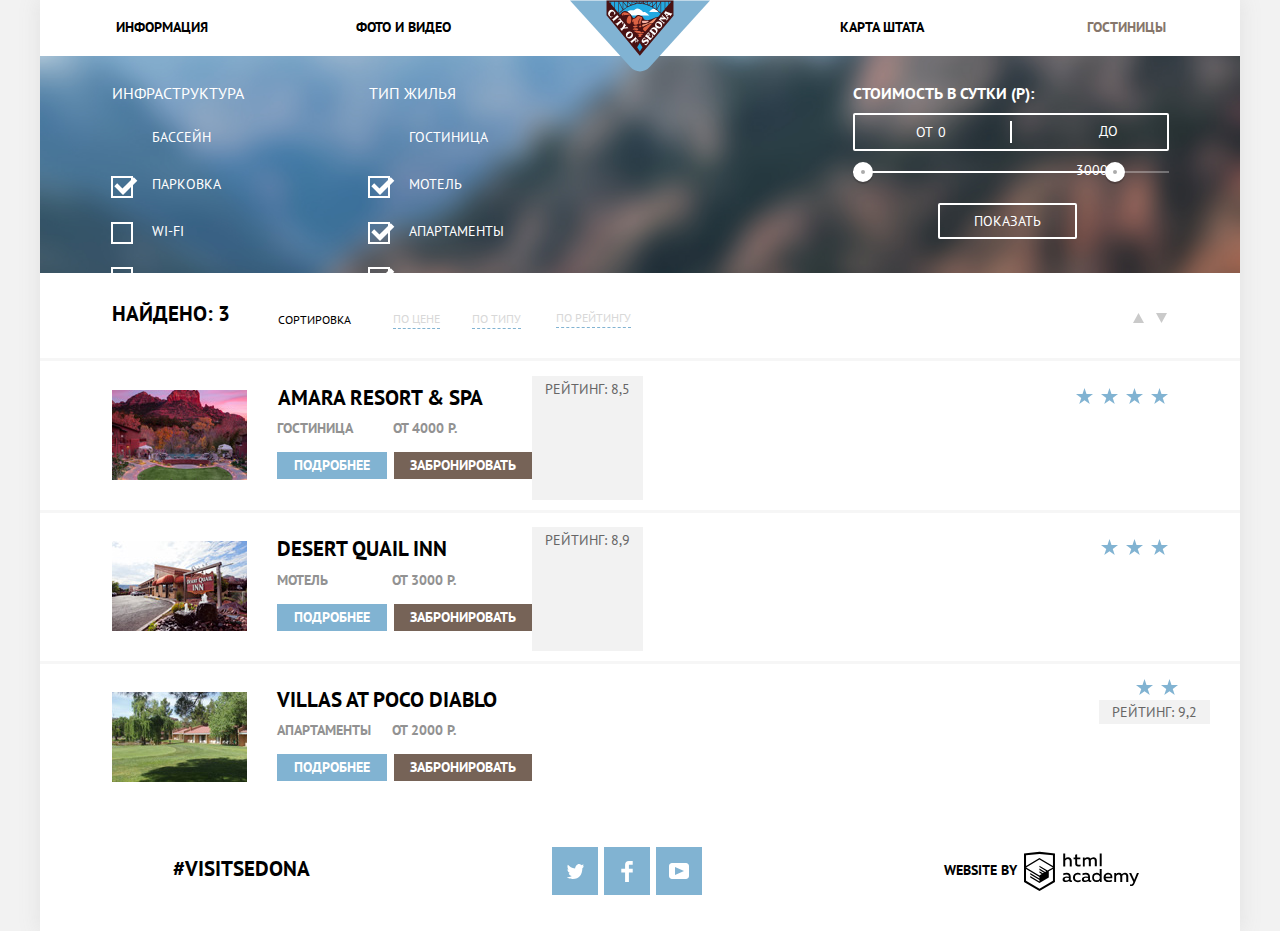
==== commit 631b445c: "исправление номер 1" ====
--- a/inner.html
+++ b/inner.html
@@ -5,7 +5,7 @@
     <title>sedona</title>
     <link href="https://fonts.googleapis.com/css?family=PT+Sans:400,700" rel="stylesheet">
     <link href="css/normalize.css" rel="stylesheet">
-    <link href="css/style.min.css" rel="stylesheet">  
+    <link href="css/style.css" rel="stylesheet">  
   </head>
 
     <body>
@@ -156,8 +156,7 @@
                   <a href="catalog-item.html">
                     AMARA RESORT & SPA
                   </a>
-                </h3>
-                <p class="catalog-item-price">
+                </h3>                
                   <div class="text-catalog">
                     <b>гостиница</b>
                     <b> от 4000 р.</b>
@@ -191,8 +190,7 @@
                   <a href="catalog-item.html">
                     DESERT QUAIL INN
                   </a>
-                </h3>
-                <p class="catalog-item-price">
+                </h3>                
                   <div class="text-catalog">
                     <b>мотель</b>
                     <b> от 3000 р.</b>
@@ -225,8 +223,7 @@
                   <a href="catalog-item.html">
                     VILLAS AT POCO DIABLO
                   </a>
-                </h3>
-                <p class="catalog-item-price">
+                </h3>                
                   <div class="text-catalog">
                     <b>апартаменты</b>
                     <b> от 2000 р.</b>
@@ -240,7 +237,7 @@
                     </a>
                   </div>
                 </div>
-              
+          <div class="lol">
             <div class="stars3">
               <svg class="stars" xmlns="http://www.w3.org/2000/svg" viewBox="0 0 18 17"><path fill="#81B3D2" d="M9.002 0l2.126 6.494h6.877l-5.564 4.012L14.566 17l-5.564-4.013L3.438 17l2.126-6.494L0 6.494h6.878z"/></svg>
               <svg class="stars" xmlns="http://www.w3.org/2000/svg" viewBox="0 0 18 17"><path fill="#81B3D2" d="M9.002 0l2.126 6.494h6.877l-5.564 4.012L14.566 17l-5.564-4.013L3.438 17l2.126-6.494L0 6.494h6.878z"/></svg>              
--- a/css/style.css
+++ b/css/style.css
@@ -0,0 +1,1473 @@
+body {
+	margin: 0;
+	padding: 0;
+
+	font-family: "PT Sans", Arial, sans-serif;
+ 	font-size: 14px;
+ 	line-height: 21px;
+	font-weight: 400;
+	color: #ffffff;
+	text-transform: uppercase;
+
+	background-color: #ffffff;
+}
+
+h1 {
+	color: #000000;
+}
+.main-header ul,
+.feauters ul,
+.causes ul,
+.search-hotels ul,
+.catalog ul,
+.main-footer ul {
+	list-style: none;
+}
+
+a {
+	text-decoration: none;
+}
+
+img {
+  	max-width: 100%;
+  	height: auto;
+}
+
+.visually-hidden:not(:focus):not(:active) {
+  	position: absolute;
+
+  	width: 1px;
+  	height: 1px;
+  	margin: -1px;
+  	border: 0;
+  	padding: 0;
+
+  	white-space: nowrap;
+
+  -webkit-clip-path: inset(100%);
+
+          clip-path: inset(100%);
+  	clip: rect(0 0 0 0);
+  	overflow: hidden;
+}
+
+.main-header a {	
+	color: #000000;
+}
+
+.header-navigation {
+	position: relative;
+  	z-index: 1;
+}
+
+.catalog-name a:hover,
+.header-navigation .info:hover,
+.header-navigation .photo:hover,
+.header-navigation .map-state:hover,
+.header-navigation .navigation-hotels:hover {
+	color: #81b3d2;
+}
+
+.header-navigation .info:active,
+.header-navigation .photo:active,
+.header-navigation .map-state:active,
+.header-navigation .navigation-hotels:active {
+	color: #dadada;
+}
+
+.header-navigation .info:visited,
+.header-navigation .photo:visited,
+.header-navigation .map-state:visited {
+	color: #86766b;
+}
+.header-navigation .navigation-hotels-current {
+	color: #86766b;
+}
+
+.container {
+	width: 1200px;
+	
+	margin: auto; 
+	text-align: center;
+
+	-webkit-box-shadow: 0px 0px 20px 2px #e3e3e3, 0px 0px 0px 40px #f2f2f2;
+	        box-shadow: 0px 0px 20px 2px #e3e3e3, 0px 0px 0px 40px #f2f2f2;
+
+}
+
+.photo {
+	margin-right: 240px;
+}
+.map-state {
+	margin-right: 15px;
+}
+
+.site-navigation {
+	display: -webkit-box;
+	display: -ms-flexbox;
+	display: flex;  
+	-ms-flex-wrap: wrap;  
+	    flex-wrap: wrap;  
+	-ms-flex-pack: distribute;  
+	    justify-content: space-around;
+
+	padding-left: 0;
+	margin: 0;
+	padding-top: 14px;
+  	padding-bottom: 14px;
+  	margin-left: 2px;
+}
+.site-navigation a {
+	display: block;
+	padding-bottom: 2px;
+
+}
+
+.main-logo {
+	position: absolute;
+	top: 0;
+	left: 50%;
+	transform: translateX(-50%);
+}
+
+.main-header,
+.interest .searching,
+.main-footer b {
+	font-size: 14px;
+	line-height: 26px;
+	font-weight: bold;
+	color: #000000;
+
+	background-color: #ffffff;
+}
+
+.feauters-list {
+	position: relative;
+
+	padding-left: 0;
+	margin-top: 139px;
+	margin-bottom: 73px;
+
+	display: -webkit-box;
+
+	display: -ms-flexbox;
+
+	display: flex;
+	-ms-flex-pack: distribute;
+	    justify-content: space-around;
+}
+
+.feauters-item {
+	width: 300px;
+}
+
+.filter {	
+	position: relative;
+
+	display: -webkit-box;
+
+	display: -ms-flexbox;
+
+	display: flex;
+
+	min-height: 215px;
+	background-color: #f8f5f2;
+	background-image: url("../img/main-back-inner.jpg");  
+	background-position: center -292px;
+	background-repeat: no-repeat;
+	background-size: 1200px 800px;
+}
+
+.labelcheck { 
+  	cursor: pointer;
+}
+
+.labelcheck input[type="checkbox"] + .checkbox-hotel,
+.labelcheck input[type="checkbox"] + .checkbox-pool {
+  	position: absolute;
+  	top: 72px;
+  	left: -1px;
+
+  	width: 18px;
+  	height: 18px;
+
+  	border: 2px solid #ffffff;
+}
+
+.labelcheck input[type="checkbox"] + .checkbox-motel,
+.labelcheck input[type="checkbox"] + .checkbox-parcking {
+  	position: absolute;
+  	top: 163px;
+  	left: -1px;
+
+  	width: 18px;
+  	height: 18px;
+
+  	border: 2px solid #ffffff;
+}
+
+.labelcheck input[type="checkbox"] + .checkbox-apartaments,
+.labelcheck input[type="checkbox"] + .checkbox-wifi {
+  	position: absolute;
+  	top: 118px;
+  	left: -1px;
+
+  	width: 18px;
+  	height: 18px;     
+
+  	border: 2px solid #ffffff;
+}
+
+.labelcheck input[type="checkbox"]:checked + .checkbox-hotel::before,
+.labelcheck input[type="checkbox"]:checked + .checkbox-pool::before,
+.labelcheck input[type="checkbox"]:checked + .checkbox-motel::before,
+.labelcheck input[type="checkbox"]:checked + .checkbox-parcking::before,
+.labelcheck input[type="checkbox"]:checked + .checkbox-apartaments::before,
+.labelcheck input[type="checkbox"]:checked + .checkbox-wifi::before {
+	content: "";
+
+  	position: absolute;
+  -webkit-transform: rotate(45deg);
+      -ms-transform: rotate(45deg);
+          transform: rotate(45deg);
+  	left: 13px;
+  	top: -2px;
+  	height: 20px;
+  	width: 5px;
+
+  	background-color: #fff;
+}
+.labelcheck input[type="checkbox"]:checked + .checkbox-hotel::after,
+.labelcheck input[type="checkbox"]:checked + .checkbox-pool::after,
+.labelcheck input[type="checkbox"]:checked + .checkbox-motel::after,
+.labelcheck input[type="checkbox"]:checked + .checkbox-parcking::after,
+.labelcheck input[type="checkbox"]:checked + .checkbox-apartaments::after,
+.labelcheck input[type="checkbox"]:checked + .checkbox-wifi::after {
+ 	content: "";
+
+  	position: absolute;
+  	top: 5px;
+  	left: 5px;
+  	width: 4px;
+  	height: 12px;
+  -webkit-transform: rotate(-45deg);
+      -ms-transform: rotate(-45deg);
+          transform: rotate(-45deg);
+
+  	background-color: #fff;
+}
+
+.filter input[type="text"] {
+	font: inherit;
+	color: #ffffff;
+	text-transform: uppercase;
+}
+.search-hotels legend {
+	font-size: 16px;
+	line-height: 21px;	
+	color: #ffffff;
+
+	padding-top: 27px;	
+}
+
+.type-lodging {
+  	padding-right: 88px;
+ }
+
+.type-infrastructure {
+	padding-right: 44px;
+}
+
+.intro h2,
+.main-footer {
+	font-size: 21px;
+	line-height: 26px;
+	font-weight: bold;
+	color: #000000;
+
+	background-color: #ffffff
+}
+.intro {
+	margin-top: 60px;
+}
+
+.intro p {
+	display: inline-block;
+
+	margin-top: 10px;
+
+	letter-spacing: 0.1px;
+	font-size: 14px;
+	line-height: 26px;	
+	color: #333333;
+
+	background-color: #ffffff;
+}
+
+.true-city {
+	display: -webkit-box;
+	display: -ms-flexbox;
+	display: flex;
+	-webkit-box-orient: horizontal;
+	-webkit-box-direction: normal;
+	    -ms-flex-direction: row;
+	        flex-direction: row;
+	-webkit-box-pack: justify;
+	    -ms-flex-pack: justify;
+	        justify-content: space-between;
+
+	margin-top: 37px;	
+}
+
+.true-city-text {
+	display: -webkit-box;
+	display: -ms-flexbox;
+	display: flex;
+  
+  -webkit-box-orient: vertical;
+  -webkit-box-direction: normal;
+      -ms-flex-direction: column;
+          flex-direction: column;
+  	width: 215px;
+  -webkit-box-align: center;
+      -ms-flex-align: center;
+          align-items: center;
+  	padding-left: 92px;
+  	margin-top: 31px;
+}
+
+.true-city-text p {
+	width: 280px;
+  	margin-top: 24px;
+}
+
+.true-city h3,
+.diablo-bridge h3 {
+	font-size: 21px;
+	line-height: 21px;
+	font-weight: bold;
+	color: #ffffff;
+
+	margin-top: 17px;
+
+	background-color: #81b3d2;
+}
+
+.diablo-bridge {
+	display: -webkit-box;
+	display: -ms-flexbox;
+	display: flex;
+	-webkit-box-orient: horizontal;
+	-webkit-box-direction: normal;
+	    -ms-flex-direction: row;
+	        flex-direction: row;
+	-webkit-box-pack: justify;
+	    -ms-flex-pack: justify;
+	        justify-content: space-between;
+}
+
+.diablo-bridge-text {
+	display: -webkit-box;
+	display: -ms-flexbox;
+	display: flex;
+  
+  -webkit-box-orient: vertical;
+  -webkit-box-direction: normal;
+      -ms-flex-direction: column;
+          flex-direction: column;
+  	width: 151px;
+  -webkit-box-align: center;
+      -ms-flex-align: center;
+          align-items: center;
+  	padding-right: 124px;
+  	margin-top: 29px;
+}
+
+.diablo-bridge-text p {
+	width: 315px;
+ 	padding-top: 10px;
+}
+
+.swap {
+	display: -webkit-box;
+	display: -ms-flexbox;
+	display: flex;
+	-webkit-box-orient: vertical;
+	-webkit-box-direction: normal;
+	    -ms-flex-direction: column;
+	        flex-direction: column;
+	margin-top: -5px;
+}
+
+.diablo-bridge {
+	display: -webkit-box;
+	display: -ms-flexbox;
+	display: flex;
+	-webkit-box-orient: horizontal;
+	-webkit-box-direction: reverse;
+	    -ms-flex-direction: row-reverse;
+	        flex-direction: row-reverse;
+	-webkit-box-ordinal-group: 0;
+	    -ms-flex-order: -1;
+	        order: -1;
+}
+
+.true-city,
+.diablo-bridge  {	
+ 	font-size: 14px;
+	line-height: 21px;	
+	color: #ffffff;
+
+	background-color: #81b3d2;	
+}
+
+.restourant {	
+	width: 800px;
+	height: 256px;
+
+	background-color: #ffffff;
+	background-image: url("../img/back2.jpg");	
+	background-repeat: no-repeat;	
+	background-position: 0	-75px;
+	-webkit-background-size: 100% 399px;
+	background-size: 100% 399px;
+}
+
+.bridge {	
+	width: 800px;
+	height: 256px;
+
+	background-color: #ffffff;
+	background-image: url("../img/back3.jpg");	
+	background-repeat: no-repeat;	
+	background-position: 0	-77px;
+	-webkit-background-size: 100% 399px;
+	background-size: 100% 399px;
+}
+
+.number span {
+	font-size: 14px;
+	line-height: 21px;
+	color: #ffffff;	
+}
+
+.feauters h3 {
+	font-size: 21px;
+	line-height: 21px;
+	font-weight: bold;
+	color: #000000;
+
+	padding-bottom: 5px;
+
+	background-color: #ffffff;
+}
+
+.house:before {
+	content: "";
+
+	position: absolute;
+  	bottom: 129px;
+	left: 161px;
+  	width: 76px;
+  	height: 74px;
+
+	background-image: url("../img/icon-1.svg");
+	background-repeat: no-repeat;
+	background-position: 0 0;
+}
+
+.eat:before {
+	content: "";
+
+	position: absolute;
+	bottom: 132px;
+  	left: 563px;
+  	width: 75px;
+  	height: 70px;	
+    
+	background-image: url("../img/icon-3.svg");
+	background-repeat: no-repeat;
+	background-position: 0 0;
+}
+
+.suvenir:before {
+	content: "";
+
+	position: absolute;
+	right: 156px;
+  	bottom: 131px;
+  	width: 75px;
+  	height: 76px;
+
+	background-image: url("../img/icon-2.svg");
+	background-repeat: no-repeat;
+	background-position: 0 0;
+}
+
+.feauters p {
+	font-size: 14px;
+	line-height: 21px;	
+	color: #333333;
+
+	background-color: #ffffff;
+}
+
+.causes {
+	font-size: 14px;
+	line-height: 21px;	
+	color: #333333;
+
+	background-color: #eeeeee;
+}
+.causes-list {
+	display: -webkit-box;
+	display: -ms-flexbox;
+	display: flex;	
+	-ms-flex-pack: distribute;	
+	    justify-content: space-around;
+	-webkit-box-align: center;
+	    -ms-flex-align: center;
+	        align-items: center;
+
+	margin: 0;
+  	margin-top: 25px;  
+  	padding: 0;
+  	margin-bottom: 24px;
+  }
+
+.causes h3 {
+	font-size: 21px;
+	line-height: 21px;
+	font-weight: bold;
+	color: #000000;
+
+	width: 125px;
+	margin-left: 65px;
+	margin-bottom: 25px;
+
+	background-color: #eeeeee;
+}
+
+.causes-list li {
+	width: 261px;
+	margin-bottom: 20px;
+}
+
+.causes-list p {
+	padding-top: 7px;
+}
+
+.causes-list li:last-child {
+	width: 259px;
+}
+.interest p {
+	font-size: 14px;
+	line-height: 24px;
+	color: #333333;
+	font-weight: inherit;
+
+	background-color: #ffffff;
+}
+
+.interest h2 {
+	font-size: 30px;
+	line-height: 36px;
+	font-weight: bold;
+	color: #000000;
+
+	background-color: #ffffff;
+
+	margin-top: 50px;
+}
+
+.searching p {
+	margin: 0;
+  	margin-bottom: 34px;
+}
+
+.interest {
+	position: relative;
+}
+
+.searching {
+	display: block;
+	position: absolute;
+
+	-webkit-box-sizing: border-box;
+
+	        box-sizing: border-box;
+
+	left: 50%;
+	-webkit-transform: translateX(-50%);
+	    -ms-transform: translateX(-50%);
+	        transform: translateX(-50%);
+	z-index: 1;
+
+
+	padding-top: 55px;
+	padding-left: 55px;
+	padding-right: 55px;
+	padding-bottom: 55px; 
+}
+
+.searching-script {
+	display: none;
+}
+
+.interest label {
+    padding-right: 21px;
+}
+.map {	 
+	position: relative;
+
+	width: 1200px;
+	height: 470px; 	 
+
+	background-color: #ffffff;
+	background-image: url("../img/map.png");
+	background-repeat: no-repeat;
+	background-position: 0 0;
+}
+
+.google-map {
+	position: absolute;
+
+	top: 0;
+	left: 50%;
+	-webkit-transform: translateX(-50%);
+	    -ms-transform: translateX(-50%);
+	        transform: translateX(-50%);
+
+	width: 100%;
+	height: 100%;
+
+	border: none;
+}
+
+.searching-button {
+	font-size: 21px; 
+	line-height: 26px;
+	font-weight: bold;
+	color: #ffffff;
+	text-transform: uppercase;
+
+	background-color: #766357;
+
+	padding: 30px 140px;
+	margin-top: 30px;	  
+  	border: none;
+}
+
+.arrival-date,
+.departure-date {
+
+	position: relative;
+  	width: 332px;  
+  	height: 35px;
+
+  	padding-left: 10px;
+
+  	border: none;
+}
+
+.people {
+ 	display: -webkit-box;
+ 	display: -ms-flexbox;
+ 	display: flex;
+  -webkit-box-pack: end;
+      -ms-flex-pack: end;
+          justify-content: flex-end;
+}
+
+.people-arrival,
+.people-arrival1 {
+	font-size: 0;
+}
+
+.plus,
+.minus,
+.adults-number,
+.kids-number {
+	width: 38px;
+  	height: 38px;
+
+  	font-weight: bold;
+  	line-height: 21px;
+  	font-size: 14px;
+  -webkit-box-sizing: border-box;
+          box-sizing: border-box;
+  	border: 0;
+  	background-color: #f2f2f2;
+  	font-family: "PT Sans", Arial, sans-serif;
+  	text-align: center;
+  	color: #000000;
+  	display: inline-block;
+  	vertical-align: top;
+
+}
+
+input::placeholder {
+	font-size: inherit;
+	font-weight: bold;
+	color: #000000;
+	text-transform: uppercase;
+}
+
+.plus,
+.minus {
+  	font-size: 20px;
+  	font-weight: 700;
+
+  	color: #a9a9a9;
+}
+
+.plus:active,
+.minus:active {
+	background: white;
+ 
+	color: #81b3d2;
+}
+
+.plus:hover,
+.minus:hover {
+ 	color: #000000;
+}
+
+.adults-number:hover,
+.kids-number:hover {
+	background: white;
+  	border: 1px solid #f2f2f2
+}
+
+label.adults1 {
+  	padding-right: 40px;
+}
+.people-arrival {
+  	padding-right: 54px;
+  	margin-top: -5px;
+}
+
+label.kids1 {
+  	padding-right: 26px;
+}
+
+.people-arrival1 {
+	margin-top: -5px;
+}
+
+.searching-button:active {
+	background-color: rgba(80, 62, 51);
+	color: rgba(255, 255, 255, 0.3);
+}
+
+.interest input {
+	background-color: #f2f2f2;
+}
+
+.interest input:hover {
+	background-color: #ebebeb;
+}
+
+.interest input:focus {
+	background-color: #ffffff;
+	border: 2px solid #eeeeee;
+}
+
+.search {
+	font-size: 21px;
+	line-height: 26px;
+	font-weight: bold;
+	color: #ffffff;
+	text-transform: uppercase;
+	text-align: center;
+	vertical-align: middle;
+	
+	background-color: #81b3d2;
+	border: none;
+
+	margin-top: 29px;
+	padding-right: 198px;
+	padding-left: 193px;
+	padding-top: 16px;
+	padding-bottom: 17px;
+}
+
+.search:hover {
+	background-color: #669ec0;
+}
+
+.search:active {
+	color: rgba(255, 255, 255, 0.3);
+	background-color: rgb(84, 150, 189);
+}
+
+.field-infrastructure {
+	position: relative;	
+ 
+  	width: 175px;
+  	border: none;
+
+  	margin-left: 72px;
+  	padding: 0;
+}
+.field-lodging {
+	position: relative;	
+ 
+  	width: 175px;
+  	border: none;
+
+  	margin-left: 79px;
+  	padding: 0;
+}
+
+.infrastructure-list li,
+.field-lodging li {
+	display: -webkit-box;
+	display: -ms-flexbox;
+	display: flex;
+  -webkit-box-orient: horizontal;
+  -webkit-box-direction: normal;
+      -ms-flex-direction: row;
+          flex-direction: row;
+  -webkit-box-pack: start;
+      -ms-flex-pack: start;
+          justify-content: flex-start;
+  
+  	padding-top: 9px;
+  	min-height: 38px;
+}
+
+.field-range {	
+	color: #ffffff;
+  	text-transform: uppercase;
+
+  	margin-left: 296px;
+
+  	border: none;  
+}
+
+.catalog-list {
+	margin: 0;
+	padding: 0;
+}
+
+.catalog-item1 {
+	position: relative;
+	padding-left: 72px;
+  	padding-top: 15px;
+}
+
+.catalog-decoration {
+  -webkit-box-sizing: border-box;
+          box-sizing: border-box;
+  	text-align: left;
+  	padding-left: 13px;
+}
+
+.catalog-item1 .catalog-name {
+  	margin-top: 9px;
+  	margin-left: 18px;
+}
+
+.catalog-item1 .buttons-details {
+  	margin-left: 17px;
+  	margin-top: 13px;
+}
+
+.catalog-item1 .text-catalog {
+  	margin-top: -9px;
+  	display: block;
+  	margin-left: 17px;
+}
+
+.catalog-item2 {
+	position: relative;
+
+	margin-top: 10px;
+	padding-top: 14px;
+  	padding-left: 72px;
+}
+.catalog-item1 b {
+  	padding-right: 36px;
+}
+
+.catalog-item2 .catalog-name,
+.catalog-item3 .catalog-name {
+  	padding-left: 17px;
+  	margin-top: 9px;
+}
+
+.catalog-item2 .text-catalog {
+  	margin-left: 17px;
+  	margin-top: -8px;
+}
+
+.catalog-item2 b {
+	padding-right: 60px;
+}
+
+.catalog-item3 b {
+	padding: 0;
+	padding-right: 17px;
+}
+
+.catalog-item3 {
+	position: relative;
+
+	margin-top: 10px;
+	padding-top: 14px;
+  	padding-left: 72px;
+	margin-bottom: 5px;
+	padding-bottom: 9px;
+	margin-bottom: -5px;
+}
+
+.catalog-item3 .text-catalog {
+  	padding-left: 17px;
+  	margin-top: -9px;
+}
+
+.solo-raiting {
+	
+	right: 72px;
+  	bottom: 21px;
+}
+
+.solo-raiting3 {
+	
+	right: 72px;
+  	bottom: 28px;
+}
+
+
+.catalog-item2 .buttons-details,
+.catalog-item3 .buttons-details {
+ 	margin-top: 13px;
+  	margin-left: 17px;
+}
+
+.catalog .button-details {
+	font-size: 14px;
+	line-height: 21px;
+	font-weight: bold;
+	color: #ffffff;
+	text-transform: uppercase;
+
+	display: inline-block;
+  	padding: 3px 17px;
+ 	 margin-right: 3px;
+
+	background-color: #81b3d2;
+}
+.catalog .button-details:hover {
+	background-color: #669ec0;
+}
+
+.catalog .button-details:active {
+	color: rgba(255, 255, 255, 0.3);
+	background-color: rgb(84, 150, 189);
+}
+
+
+.catalog .button-bookin {
+	font-size: 14px;
+	line-height: 21px;
+	font-weight: bold;
+	color: #ffffff;
+	text-transform: uppercase;
+
+	display: inline-block;
+  	padding: 3px 16px;
+
+	background-color: #766357;
+}
+.catalog .button-bookin:hover,
+.searching-button:hover {
+	background-color: #604e43;
+}
+.catalog .button-bookin:active {
+	color: rgba(255, 255, 255, 0.3);
+	background-color: #503e33;
+}
+
+.catalog b {
+	font-size: 14px;
+	line-height: 21px;
+	color: #929292;
+	font-family: inherit;
+}
+
+.catalog a,
+.results {
+	font-size: 21px;
+	line-height: 26px;
+	font-weight: bold;
+	color: #000000;
+}
+
+.catalog span {
+	font-size: 14px;
+	line-height: 21px;
+	color: #666666;
+
+	background-color: #f2f2f2;
+
+	padding: 3px 13px;
+}
+
+.catalog li {
+	display: -webkit-box;
+	display: -ms-flexbox;
+	display: flex;
+
+	border-top: 3px solid #f6f6f6;
+
+	color: #a2a2a2;
+}
+.catalog-decoration {
+	-webkit-box-sizing: border-box;
+	        box-sizing: border-box;
+  	text-align: left;
+  	padding-left: 13px;
+}
+
+.sort.sorting-raiting {
+  	margin-left: 35px;
+  	padding-top: 9px;
+}
+
+.sort.sorting-type {
+  	margin-left: 32px;
+  	padding-top: 10px;
+}
+
+.sorting-price.sort {
+  	margin-left: 42px;
+  	padding-top: 10px;
+ }
+
+.sorting-results {
+	position: relative;
+	display: -webkit-box;
+	display: -ms-flexbox;
+	display: flex;
+  	padding-left: 72px;
+  	margin-top: 7px;
+  	padding-bottom: 10px;
+}
+
+.sorting {
+	display: -webkit-box;
+	display: -ms-flexbox;
+	display: flex;
+  -webkit-box-align: center;
+      -ms-flex-align: center;
+          align-items: center;
+  	padding-left: 45px;
+
+}
+
+.sorting p {
+	font-size: 12px;
+	line-height: 18px;
+	color: #000000;
+
+	margin-top: 23px;
+  	padding-left: 3px
+}
+
+.sorting-price,
+.sorting-type,
+.sorting-raiting {
+	font-size: 12px;
+	line-height: 18px;
+	color: #d8d8d8;
+
+	border-bottom: 1px dashed #81b3d2;
+}
+.sorting-price:hover,
+.sorting-type:hover,
+.sorting-raiting:hover {
+	color: #81b3d2;
+
+	border-bottom: 1px dashed #81b3d2;
+}
+
+.sorting-price:active,
+.sorting-type:active,
+.sorting-raiting:active {
+	color: #000000;
+
+	border: none;
+}
+
+.sorting-price:focus,
+.sorting-type:focus,
+.sorting-raiting:focus {
+	color: #81b3d2;
+
+	border: none;
+}
+
+
+.catalog-name a:active {
+	color: #d8d8d8;
+}
+
+.hero {	
+	position: relative;
+
+	height: 508px;	
+
+	background-color: #ffffff;
+	background-image: url("../img/main-backg.jpg");
+	background-repeat: no-repeat;
+	background-position: 0 -42px;
+}
+
+.main-footer {
+	display: -webkit-box;
+	display: -ms-flexbox;
+	display: flex;
+	-webkit-box-pack: justify;
+	    -ms-flex-pack: justify;
+	        justify-content: space-between;
+}
+
+.footer-social ul {
+  	display: -webkit-box;
+  	display: -ms-flexbox;
+  	display: flex;
+  -ms-flex-wrap: wrap;
+      flex-wrap: wrap;
+  -webkit-box-pack: justify;
+      -ms-flex-pack: justify;
+          justify-content: space-between;
+  	width: 150px;
+  	margin: 0 auto;
+  	padding: 0;
+  	padding-left: 15px;
+  	padding-right: 15px;
+  	padding-top: 5px;
+}
+.social-button {
+	display: -webkit-box;
+	display: -ms-flexbox;
+	display: flex;
+  -webkit-box-align: center;
+      -ms-flex-align: center;
+          align-items: center;
+  -webkit-box-pack: center;
+      -ms-flex-pack: center;
+          justify-content: center;
+
+  	width: 46px;
+  	height: 48px;
+
+  	background-color: #81b3d2;
+
+  	margin: 36px 0;
+}
+
+.social-button:hover {
+	background-color: #669ec0;
+}
+
+.social-button:active {
+	background-color: #5496bd;
+}
+
+.footer-copyright {
+  	display: -webkit-box;
+  	display: -ms-flexbox;
+  	display: flex;
+  -webkit-box-pack: center;
+      -ms-flex-pack: center;
+          justify-content: center;
+  -webkit-box-align: center;
+      -ms-flex-align: center;
+          align-items: center;
+
+ 	 margin: 0;
+  	margin-right: 101px;
+  	margin-top: 12px;
+}
+
+.footer-copyright b {
+	padding-right: 7px;
+	margin-bottom: 9px;
+}
+
+.visitsedona {
+	margin: 0;
+  	margin-left: 133px;
+  	margin-top: 50px;
+
+  	color: #000000;
+}
+/*SVG*/
+.sedona-logo {
+	width: 140px;
+	height: 72px;
+}
+
+.calendar1 {
+	position: absolute;
+	left: 483px;
+  	top: 65px;
+
+	fill: #c8c3c3;
+}
+
+.calendar2 {
+	position: absolute;
+	left: 483px;
+  	top: 132px;
+
+	fill: #c8c3c3;
+}
+
+.calendar1:hover,
+.calendar2:hover {
+	fill: #484848;
+}
+
+.calendar1:active,
+.calendar2:active {
+	fill: #a4c8df;
+}
+
+.htmllogo {
+	width: 115px;
+	height:41px;
+}
+.htmllogo:hover {
+	fill: #81b3d2;
+}
+
+.htmllogo:active {
+	fill: #bdbbbc;
+}
+.icon-up {
+	position: absolute;
+	right: 96px;
+	top: 33px;
+
+	fill: #cacaca;
+}
+
+.icon-down {
+	position: absolute;
+	top: 33px;
+	right: 73px;
+
+	fill: #cacaca;
+}
+.icon-up:hover,
+.icon-down:hover {
+	fill: #231f20;
+}
+
+.icon-up:active,
+.icon-down:active {
+	fill: #81b3d2;
+}
+
+.icon-up:focus,
+.icon-down:focus {
+	fill: #81b3d2;
+}
+
+.social-button-svg {
+	fill: #ffffff;
+}
+.social-button-svg:active {
+	fill: #88b6d1;
+}
+.welcome {
+	margin-top: 76px; 	
+
+	width: 459px;
+	height: 353px;
+}
+ .hero:before {
+ 	content: "";
+
+  	position: absolute;
+
+  	width: 1200px;
+  	height: 70px;
+  	bottom: -13px;
+  	left: 0px;
+
+  	background-image: url(../img/intro-mask.svg);
+  	background-position: 0 0;
+  	background-repeat: no-repeat;
+}	
+
+.stars1,
+.stars2 {
+	position: absolute;
+	right: 72px;
+  	bottom: 89px;
+}
+
+.lol {
+	margin-left: auto;
+	margin-right: 30px;
+}
+.stars3 {
+	
+	right: 72px;
+  	bottom: 95px;
+}
+
+.stars {
+	width: 17px;
+	height: 18px;
+	margin-left: 4px;
+}
+
+/* range */
+
+.field-range {
+	
+ 
+  	
+}
+
+.field-range-title {
+  	margin-bottom: 4px;
+  	padding-right: 135px;
+
+  	font-weight: 600;
+  	font-size: 16px;
+  	line-height: 21px;
+}
+
+.price-controls {
+  	position: relative;
+  
+  	height: 34px;
+  	margin-bottom: 20px;
+
+  	font-size: 0;
+
+  	border: 2px solid #ffffff;
+  	border-radius: 2px;
+}
+
+.price-controls::after {
+  	content: "";
+  	position: absolute;
+  	top: 50%;
+  	left: 50%;
+
+  	width: 2px;
+  	height: 22px;
+
+  	background: #ffffff;
+  -webkit-transform: translate(-50%, -50%);
+      -ms-transform: translate(-50%, -50%);
+          transform: translate(-50%, -50%);
+}
+
+.price-controls label {
+  	display: inline-block;
+
+  	font-size: 14px;
+  	line-height: 38px;
+  	vertical-align: top;
+
+  	cursor: pointer;
+}
+
+.price-controls .min-price,
+.price-controls .max-price {
+	width: 90px;
+	padding-left: 53px;
+  	padding-right: 5px;
+  	margin-top: -3px;
+}
+
+.price-controls input {
+  	width: 66px;
+  	margin: 0;
+
+  	color: inherit;
+  	font: inherit;
+
+  	background: none;
+  	border: none;
+}
+
+.range-controls {
+  	position: relative;
+
+  	margin-bottom: 32px;
+}
+
+.range-controls .scale {
+  	height: 2px;
+
+  	background: rgba(255, 255, 255, 0.3);
+}
+
+.range-controls .bar {
+  	width: 80%;
+  	height: 2px;
+
+  	background: #ffffff;
+}
+
+.range-toggle {
+  	position: absolute;
+  	top: -9px;
+
+  	width: 4px;
+  	height: 4px;
+
+  	background: #ababab;
+  	border: 8px solid #ffffff;
+  	border-radius: 50%;
+  -webkit-box-shadow: 0 2px 1px 0 rgba(0, 1, 1, 0.2);
+          box-shadow: 0 2px 1px 0 rgba(0, 1, 1, 0.2);
+  	cursor: pointer;
+}
+
+.range-toggle:hover {
+  	background: #1c4f80;
+  	width: 5px;
+  	height: 5px;
+}
+
+.range-toggle-min {
+  	left: 0;
+}
+
+.range-toggle-max {
+  	left: 80%;
+}
+
+.show {
+  	display: block;
+  	margin-left: 85px;
+  	margin-top: -2px;
+  	padding: 6px 34px;
+
+  	font-size: 14px;
+  	line-height: 20px;
+  	color: #ffffff;
+  	text-transform: uppercase;
+
+  	background: transparent;
+  	border: 2px solid #ffffff;
+  	border-radius: 2px;
+  	cursor: pointer;
+}
+
+.show:hover {
+  	color: #000000;
+
+  	background: #ffffff;
+}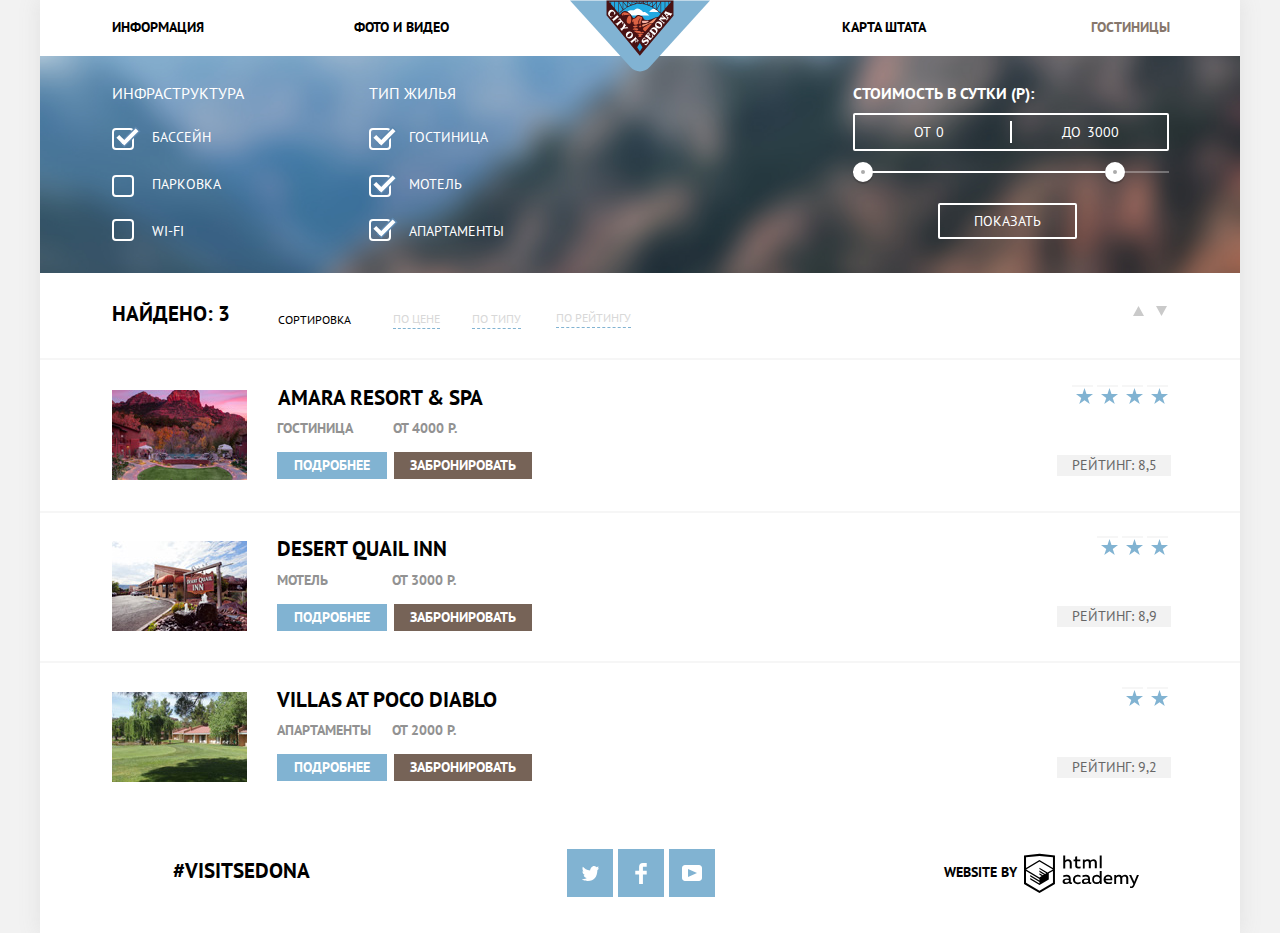
==== commit a0ceda31: "Правки последнего задания" ====
--- a/inner.html
+++ b/inner.html
@@ -26,16 +26,16 @@
           </svg>
         </a>
         <ul class="site-navigation">
-          <li>
+          <li class="item-info"> 
             <a class="info" href="info">информация</a>
           </li>
-          <li>
+          <li class="item-photo">
             <a class="photo" href="photovideo">фото и видео</a>
           </li>
-          <li>
+          <li class="item-map-state">
             <a class="map-state" href="map">карта штата</a>
           </li>
-          <li>
+          <li class="item-nav">
             <a class="navigation-hotels-current" href="#">Гостиницы</a>
           </li>              
         </ul>
@@ -145,7 +145,7 @@
         <section class="catalog">
           <h2 class="visually-hidden">перечень гостиниц</h2>
           <ul class="catalog-list">
-            <li class="catalog-item1">              
+            <li class="catalog-item-amara">              
               <p class="catalog-item-image">
                 <a href="catalog-item.html">
                   <img src="img/hotel1.jpg" width="135" height="90" alt="AMARA RESORT & SPA">
@@ -170,16 +170,29 @@
                     </a>
                   </div>
                 </div>
-                 
-              <div class="stars1">
-                <svg class="stars" xmlns="http://www.w3.org/2000/svg" viewBox="0 0 18 17"><path fill="#81B3D2" d="M9.002 0l2.126 6.494h6.877l-5.564 4.012L14.566 17l-5.564-4.013L3.438 17l2.126-6.494L0 6.494h6.878z"/></svg>
-                <svg class="stars" xmlns="http://www.w3.org/2000/svg" viewBox="0 0 18 17"><path fill="#81B3D2" d="M9.002 0l2.126 6.494h6.877l-5.564 4.012L14.566 17l-5.564-4.013L3.438 17l2.126-6.494L0 6.494h6.878z"/></svg>
-                <svg class="stars" xmlns="http://www.w3.org/2000/svg" viewBox="0 0 18 17"><path fill="#81B3D2" d="M9.002 0l2.126 6.494h6.877l-5.564 4.012L14.566 17l-5.564-4.013L3.438 17l2.126-6.494L0 6.494h6.878z"/></svg>
-                <svg class="stars" xmlns="http://www.w3.org/2000/svg" viewBox="0 0 18 17"><path fill="#81B3D2" d="M9.002 0l2.126 6.494h6.877l-5.564 4.012L14.566 17l-5.564-4.013L3.438 17l2.126-6.494L0 6.494h6.878z"/></svg>
-               </div>              
+              <div class="raiting-stars">              
+                <ul class="raiting-stars-catalog">
+                  <li>
+                    <svg class="stars" xmlns="http://www.w3.org/2000/svg" viewBox="0 0 18 17"><path fill="#81B3D2" d="M9.002 0l2.126 6.494h6.877l-5.564 4.012L14.566 17l-5.564-4.013L3.438 17l2.126-6.494L0 6.494h6.878z"/>
+                    </svg>
+                  </li>
+                  <li>
+                    <svg class="stars" xmlns="http://www.w3.org/2000/svg" viewBox="0 0 18 17"><path fill="#81B3D2" d="M9.002 0l2.126 6.494h6.877l-5.564 4.012L14.566 17l-5.564-4.013L3.438 17l2.126-6.494L0 6.494h6.878z"/>
+                    </svg>
+                  </li>
+                  <li>
+                    <svg class="stars" xmlns="http://www.w3.org/2000/svg" viewBox="0 0 18 17"><path fill="#81B3D2" d="M9.002 0l2.126 6.494h6.877l-5.564 4.012L14.566 17l-5.564-4.013L3.438 17l2.126-6.494L0 6.494h6.878z"/>
+                    </svg>
+                  </li>
+                  <li>
+                    <svg class="stars" xmlns="http://www.w3.org/2000/svg" viewBox="0 0 18 17"><path fill="#81B3D2" d="M9.002 0l2.126 6.494h6.877l-5.564 4.012L14.566 17l-5.564-4.013L3.438 17l2.126-6.494L0 6.494h6.878z"/>
+                    </svg>
+                  </li>                  
+                </ul>                           
               <span class="solo-raiting">рейтинг: 8,5</span>
-          </li>
-          <li class="catalog-item2">            
+            </div>  
+          </li>
+          <li class="catalog-item-desert">            
             <p class="catalog-item-image">
               <a href="catalog-item.html">
                 <img src="img/hotel2.jpg" width="135" height="90" alt="DESERT QUAIL INN">
@@ -204,15 +217,25 @@
                     </a>
                   </div>
                 </div>
-             
-            <div class="stars2">
-              <svg class="stars" xmlns="http://www.w3.org/2000/svg" viewBox="0 0 18 17"><path fill="#81B3D2" d="M9.002 0l2.126 6.494h6.877l-5.564 4.012L14.566 17l-5.564-4.013L3.438 17l2.126-6.494L0 6.494h6.878z"/></svg>
-              <svg class="stars" xmlns="http://www.w3.org/2000/svg" viewBox="0 0 18 17"><path fill="#81B3D2" d="M9.002 0l2.126 6.494h6.877l-5.564 4.012L14.566 17l-5.564-4.013L3.438 17l2.126-6.494L0 6.494h6.878z"/></svg>
-              <svg class="stars" xmlns="http://www.w3.org/2000/svg" viewBox="0 0 18 17"><path fill="#81B3D2" d="M9.002 0l2.126 6.494h6.877l-5.564 4.012L14.566 17l-5.564-4.013L3.438 17l2.126-6.494L0 6.494h6.878z"/></svg>                   
-            </div>              
-            <span class="solo-raiting">рейтинг: 8,9</span>
-          </li>
-          <li class="catalog-item3">
+              <div class="raiting-stars">           
+                <ul class="raiting-stars-catalog">
+                  <li>
+                    <svg class="stars" xmlns="http://www.w3.org/2000/svg" viewBox="0 0 18 17"><path fill="#81B3D2" d="M9.002 0l2.126 6.494h6.877l-5.564 4.012L14.566 17l-5.564-4.013L3.438 17l2.126-6.494L0 6.494h6.878z"/>
+                    </svg>
+                  </li>
+                  <li>
+                    <svg class="stars" xmlns="http://www.w3.org/2000/svg" viewBox="0 0 18 17"><path fill="#81B3D2" d="M9.002 0l2.126 6.494h6.877l-5.564 4.012L14.566 17l-5.564-4.013L3.438 17l2.126-6.494L0 6.494h6.878z"/>
+                    </svg>
+                  </li>
+                  <li>
+                    <svg class="stars" xmlns="http://www.w3.org/2000/svg" viewBox="0 0 18 17"><path fill="#81B3D2" d="M9.002 0l2.126 6.494h6.877l-5.564 4.012L14.566 17l-5.564-4.013L3.438 17l2.126-6.494L0 6.494h6.878z"/>
+                    </svg>
+                  </li>                                 
+                </ul>   
+              <span class="solo-raiting">рейтинг: 8,9</span>
+            </div>  
+          </li>
+          <li class="catalog-item-poco">
             <p class="catalog-item-image">
               <a href="catalog-item.html">
                 <img src="img/hotel3.jpg" width="135" height="90" alt="VILLAS AT POCO DIABLO">
@@ -237,15 +260,22 @@
                     </a>
                   </div>
                 </div>
-          <div class="lol">
-            <div class="stars3">
-              <svg class="stars" xmlns="http://www.w3.org/2000/svg" viewBox="0 0 18 17"><path fill="#81B3D2" d="M9.002 0l2.126 6.494h6.877l-5.564 4.012L14.566 17l-5.564-4.013L3.438 17l2.126-6.494L0 6.494h6.878z"/></svg>
-              <svg class="stars" xmlns="http://www.w3.org/2000/svg" viewBox="0 0 18 17"><path fill="#81B3D2" d="M9.002 0l2.126 6.494h6.877l-5.564 4.012L14.566 17l-5.564-4.013L3.438 17l2.126-6.494L0 6.494h6.878z"/></svg>              
-            </div>            
-            <span class="solo-raiting3">рейтинг: 9,2</span>
-          </li>     
-        </ul>     
-      </section>
+              <div class="raiting-stars">            
+                <ul class="raiting-stars-catalog">
+                  <li>
+                    <svg class="stars" xmlns="http://www.w3.org/2000/svg" viewBox="0 0 18 17"><path fill="#81B3D2" d="M9.002 0l2.126 6.494h6.877l-5.564 4.012L14.566 17l-5.564-4.013L3.438 17l2.126-6.494L0 6.494h6.878z"/>
+                    </svg>
+                  </li>
+                  <li>
+                    <svg class="stars" xmlns="http://www.w3.org/2000/svg" viewBox="0 0 18 17"><path fill="#81B3D2" d="M9.002 0l2.126 6.494h6.877l-5.564 4.012L14.566 17l-5.564-4.013L3.438 17l2.126-6.494L0 6.494h6.878z"/>
+                    </svg>
+                  </li>                                    
+                </ul>                          
+                <span class="solo-raiting">рейтинг: 9,2</span>
+              </div> 
+            </li>     
+          </ul>     
+        </section>
       </main>
 
       <footer class="main-footer">        
--- a/css/style.css
+++ b/css/style.css
@@ -9,12 +9,13 @@
 	color: #ffffff;
 	text-transform: uppercase;
 
-	background-color: #ffffff;
+	background-color: #f2f2f2;
 }
 
 h1 {
 	color: #000000;
 }
+
 .main-header ul,
 .feauters ul,
 .causes ul,
@@ -29,26 +30,26 @@
 }
 
 img {
-  	max-width: 100%;
-  	height: auto;
+  max-width: 100%;
+  height: auto;
 }
 
 .visually-hidden:not(:focus):not(:active) {
-  	position: absolute;
-
-  	width: 1px;
-  	height: 1px;
-  	margin: -1px;
-  	border: 0;
-  	padding: 0;
-
-  	white-space: nowrap;
-
-  -webkit-clip-path: inset(100%);
-
-          clip-path: inset(100%);
-  	clip: rect(0 0 0 0);
-  	overflow: hidden;
+	position: absolute;
+
+	width: 1px;
+	height: 1px;
+	margin: -1px;
+	border: 0;
+	padding: 0;
+
+	white-space: nowrap;
+
+	-webkit-clip-path: inset(100%);
+
+	clip-path: inset(100%);
+	clip: rect(0 0 0 0);
+	overflow: hidden;
 }
 
 .main-header a {	
@@ -57,7 +58,7 @@
 
 .header-navigation {
 	position: relative;
-  	z-index: 1;
+	z-index: 1;
 }
 
 .catalog-name a:hover,
@@ -80,6 +81,7 @@
 .header-navigation .map-state:visited {
 	color: #86766b;
 }
+
 .header-navigation .navigation-hotels-current {
 	color: #86766b;
 }
@@ -90,33 +92,49 @@
 	margin: auto; 
 	text-align: center;
 
-	-webkit-box-shadow: 0px 0px 20px 2px #e3e3e3, 0px 0px 0px 40px #f2f2f2;
-	        box-shadow: 0px 0px 20px 2px #e3e3e3, 0px 0px 0px 40px #f2f2f2;
-
-}
-
-.photo {
-	margin-right: 240px;
-}
-.map-state {
-	margin-right: 15px;
-}
-
+	-webkit-box-shadow: 0px 0px 20px 2px #e3e3e3;
+	box-shadow: 0px 0px 20px 2px #e3e3e3;
+
+}
+
+.item-info {
+	width: 238px;
+	text-align: left;
+}
+
+.item-photo {
+	width: 238px;
+	text-align: left;
+}
+   
+.item-map-state {
+	width: 238px;
+	margin-left: 92px;	
+
+	text-align: right;
+}
+
+.item-nav {
+	width: 240px;
+
+	text-align: right;
+}
+	
 .site-navigation {
-	display: -webkit-box;
-	display: -ms-flexbox;
-	display: flex;  
-	-ms-flex-wrap: wrap;  
-	    flex-wrap: wrap;  
-	-ms-flex-pack: distribute;  
-	    justify-content: space-around;
-
-	padding-left: 0;
+	padding: 0;
 	margin: 0;
 	padding-top: 14px;
-  	padding-bottom: 14px;
-  	margin-left: 2px;
-}
+	padding-bottom: 14px;
+	padding-left: 72px;
+	padding-right: 25px;
+
+	text-align: left;
+}
+
+.site-navigation li {
+	display: inline-block;
+}
+
 .site-navigation a {
 	display: block;
 	padding-bottom: 2px;
@@ -127,7 +145,9 @@
 	position: absolute;
 	top: 0;
 	left: 50%;
-	transform: translateX(-50%);
+	-webkit-transform: translateX(-50%);
+	    -ms-transform: translateX(-50%);
+	        transform: translateX(-50%);
 }
 
 .main-header,
@@ -144,33 +164,31 @@
 .feauters-list {
 	position: relative;
 
+	margin: 0;
 	padding-left: 0;
-	margin-top: 139px;
-	margin-bottom: 73px;
+	padding-top: 138px;
+	padding-bottom: 67px;
+
+	background-color: #ffffff;
 
 	display: -webkit-box;
-
 	display: -ms-flexbox;
-
 	display: flex;
 	-ms-flex-pack: distribute;
-	    justify-content: space-around;
+	justify-content: space-around;
 }
 
 .feauters-item {
 	width: 300px;
 }
 
-.filter {	
-	position: relative;
-
+.filter {		
 	display: -webkit-box;
-
 	display: -ms-flexbox;
-
 	display: flex;
 
 	min-height: 215px;
+
 	background-color: #f8f5f2;
 	background-image: url("../img/main-back-inner.jpg");  
 	background-position: center -292px;
@@ -179,43 +197,48 @@
 }
 
 .labelcheck { 
-  	cursor: pointer;
+	position: relative;
+
+	cursor: pointer;
 }
 
 .labelcheck input[type="checkbox"] + .checkbox-hotel,
 .labelcheck input[type="checkbox"] + .checkbox-pool {
-  	position: absolute;
-  	top: 72px;
-  	left: -1px;
-
-  	width: 18px;
-  	height: 18px;
-
-  	border: 2px solid #ffffff;
+	position: absolute;
+	top: 1px;
+	left: -40px;
+
+	width: 18px;
+	height: 18px;
+
+	border: 2px solid #ffffff;
+	border-radius: 4px;
 }
 
 .labelcheck input[type="checkbox"] + .checkbox-motel,
 .labelcheck input[type="checkbox"] + .checkbox-parcking {
-  	position: absolute;
-  	top: 163px;
-  	left: -1px;
-
-  	width: 18px;
-  	height: 18px;
-
-  	border: 2px solid #ffffff;
+	position: absolute;
+	top: 1px;
+	left: -40px;
+
+	width: 18px;
+	height: 18px;
+
+	border: 2px solid #ffffff;
+	border-radius: 4px;
 }
 
 .labelcheck input[type="checkbox"] + .checkbox-apartaments,
 .labelcheck input[type="checkbox"] + .checkbox-wifi {
-  	position: absolute;
-  	top: 118px;
-  	left: -1px;
-
-  	width: 18px;
-  	height: 18px;     
-
-  	border: 2px solid #ffffff;
+	position: absolute;
+	top: -2px;
+	left: -40px;
+
+	width: 18px;
+	height: 18px;     
+
+	border: 2px solid #ffffff;
+	border-radius: 4px;
 }
 
 .labelcheck input[type="checkbox"]:checked + .checkbox-hotel::before,
@@ -226,17 +249,20 @@
 .labelcheck input[type="checkbox"]:checked + .checkbox-wifi::before {
 	content: "";
 
-  	position: absolute;
-  -webkit-transform: rotate(45deg);
-      -ms-transform: rotate(45deg);
-          transform: rotate(45deg);
-  	left: 13px;
-  	top: -2px;
-  	height: 20px;
-  	width: 5px;
-
-  	background-color: #fff;
-}
+	position: absolute;
+	-webkit-transform: rotate(45deg);
+	-ms-transform: rotate(45deg);
+	transform: rotate(45deg);
+	left: 14px;
+	top: -3px;
+	height: 20px;
+	width: 4px;
+
+	background-color: #fff;
+	-webkit-box-shadow: 0 0 0 1.5px #5d87af;
+	        box-shadow: 0 0 0 1.5px #5d87af;
+}
+
 .labelcheck input[type="checkbox"]:checked + .checkbox-hotel::after,
 .labelcheck input[type="checkbox"]:checked + .checkbox-pool::after,
 .labelcheck input[type="checkbox"]:checked + .checkbox-motel::after,
@@ -245,16 +271,15 @@
 .labelcheck input[type="checkbox"]:checked + .checkbox-wifi::after {
  	content: "";
 
-  	position: absolute;
-  	top: 5px;
-  	left: 5px;
-  	width: 4px;
-  	height: 12px;
-  -webkit-transform: rotate(-45deg);
-      -ms-transform: rotate(-45deg);
-          transform: rotate(-45deg);
-
-  	background-color: #fff;
+	position: absolute;
+	top: 5px;
+	left: 5px;
+	width: 4px;
+	height: 9px;
+  -webkit-transform: rotate(-45deg);	-ms-transform: rotate(-45deg);
+	transform: rotate(-45deg);
+
+	background-color: #fff;
 }
 
 .filter input[type="text"] {
@@ -262,6 +287,7 @@
 	color: #ffffff;
 	text-transform: uppercase;
 }
+
 .search-hotels legend {
 	font-size: 16px;
 	line-height: 21px;	
@@ -271,7 +297,7 @@
 }
 
 .type-lodging {
-  	padding-right: 88px;
+	padding-right: 88px;
  }
 
 .type-infrastructure {
@@ -287,8 +313,12 @@
 
 	background-color: #ffffff
 }
+
 .intro {
-	margin-top: 60px;
+	padding-top: 43px;
+	padding-bottom: 37px;
+
+	background-color: #ffffff;
 }
 
 .intro p {
@@ -305,19 +335,23 @@
 }
 
 .true-city {
+	position: relative;
+
+	min-height: 256px;
+
+	overflow: hidden;
+
 	display: -webkit-box;
 	display: -ms-flexbox;
 	display: flex;
 	-webkit-box-orient: horizontal;
 	-webkit-box-direction: normal;
-	    -ms-flex-direction: row;
-	        flex-direction: row;
+	-ms-flex-direction: row;
+	flex-direction: row;
 	-webkit-box-pack: justify;
-	    -ms-flex-pack: justify;
-	        justify-content: space-between;
-
-	margin-top: 37px;	
-}
+	-ms-flex-pack: justify;
+	justify-content: space-between;
+}	
 
 .true-city-text {
 	display: -webkit-box;
@@ -326,19 +360,22 @@
   
   -webkit-box-orient: vertical;
   -webkit-box-direction: normal;
-      -ms-flex-direction: column;
-          flex-direction: column;
-  	width: 215px;
+	-ms-flex-direction: column;
+	flex-direction: column;
+
+	width: 215px;
+
   -webkit-box-align: center;
-      -ms-flex-align: center;
-          align-items: center;
-  	padding-left: 92px;
-  	margin-top: 31px;
+	-ms-flex-align: center;
+
+	align-items: center;
+	padding-left: 92px;
+	margin-top: 31px;
 }
 
 .true-city-text p {
 	width: 280px;
-  	margin-top: 24px;
+	margin-top: 24px;
 }
 
 .true-city h3,
@@ -351,19 +388,6 @@
 	margin-top: 17px;
 
 	background-color: #81b3d2;
-}
-
-.diablo-bridge {
-	display: -webkit-box;
-	display: -ms-flexbox;
-	display: flex;
-	-webkit-box-orient: horizontal;
-	-webkit-box-direction: normal;
-	    -ms-flex-direction: row;
-	        flex-direction: row;
-	-webkit-box-pack: justify;
-	    -ms-flex-pack: justify;
-	        justify-content: space-between;
 }
 
 .diablo-bridge-text {
@@ -373,14 +397,14 @@
   
   -webkit-box-orient: vertical;
   -webkit-box-direction: normal;
-      -ms-flex-direction: column;
-          flex-direction: column;
-  	width: 151px;
+	-ms-flex-direction: column;
+	flex-direction: column;
+	width: 151px;
   -webkit-box-align: center;
-      -ms-flex-align: center;
-          align-items: center;
-  	padding-right: 124px;
-  	margin-top: 29px;
+	-ms-flex-align: center;
+	align-items: center;
+	padding-right: 124px;
+	margin-top: 30px;
 }
 
 .diablo-bridge-text p {
@@ -394,22 +418,30 @@
 	display: flex;
 	-webkit-box-orient: vertical;
 	-webkit-box-direction: normal;
-	    -ms-flex-direction: column;
-	        flex-direction: column;
+	-ms-flex-direction: column;
+	flex-direction: column;
 	margin-top: -5px;
 }
 
 .diablo-bridge {
+	position: relative;
+
+	overflow: hidden;
+
+	min-height: 257px;
+
+	margin-top: 5px;
+	
 	display: -webkit-box;
 	display: -ms-flexbox;
 	display: flex;
 	-webkit-box-orient: horizontal;
 	-webkit-box-direction: reverse;
-	    -ms-flex-direction: row-reverse;
-	        flex-direction: row-reverse;
+	-ms-flex-direction: row-reverse;
+	flex-direction: row-reverse;
 	-webkit-box-ordinal-group: 0;
-	    -ms-flex-order: -1;
-	        order: -1;
+	-ms-flex-order: -1;
+	order: -1;
 }
 
 .true-city,
@@ -421,28 +453,24 @@
 	background-color: #81b3d2;	
 }
 
-.restourant {	
+.true-city img {		
+	position: absolute;
+  display: block;
+  top: 122px;
+  right: 0;  
+  width: 800px;
+  min-height: 400px;
+  -webkit-transform: translateY(-50%);
+	-ms-transform: translateY(-50%);
+	transform: translateY(-50%);
+}
+
+.bridge {	
+	position: absolute;
 	width: 800px;
-	height: 256px;
-
-	background-color: #ffffff;
-	background-image: url("../img/back2.jpg");	
-	background-repeat: no-repeat;	
-	background-position: 0	-75px;
-	-webkit-background-size: 100% 399px;
-	background-size: 100% 399px;
-}
-
-.bridge {	
-	width: 800px;
-	height: 256px;
-
-	background-color: #ffffff;
-	background-image: url("../img/back3.jpg");	
-	background-repeat: no-repeat;	
-	background-position: 0	-77px;
-	-webkit-background-size: 100% 399px;
-	background-size: 100% 399px;
+	min-height: 400px;
+	left: 0;
+	bottom: -68px;
 }
 
 .number span {
@@ -466,10 +494,10 @@
 	content: "";
 
 	position: absolute;
-  	bottom: 129px;
+	top: 59px;
 	left: 161px;
-  	width: 76px;
-  	height: 74px;
+	width: 76px;
+	height: 74px;
 
 	background-image: url("../img/icon-1.svg");
 	background-repeat: no-repeat;
@@ -480,11 +508,11 @@
 	content: "";
 
 	position: absolute;
-	bottom: 132px;
-  	left: 563px;
-  	width: 75px;
-  	height: 70px;	
-    
+	top: 59px;
+	left: 563px;
+	width: 75px;
+	height: 70px;	
+	
 	background-image: url("../img/icon-3.svg");
 	background-repeat: no-repeat;
 	background-position: 0 0;
@@ -495,9 +523,9 @@
 
 	position: absolute;
 	right: 156px;
-  	bottom: 131px;
-  	width: 75px;
-  	height: 76px;
+	top: 55px;
+	width: 75px;
+	height: 76px;
 
 	background-image: url("../img/icon-2.svg");
 	background-repeat: no-repeat;
@@ -519,20 +547,21 @@
 
 	background-color: #eeeeee;
 }
+
 .causes-list {
 	display: -webkit-box;
 	display: -ms-flexbox;
 	display: flex;	
 	-ms-flex-pack: distribute;	
-	    justify-content: space-around;
+	justify-content: space-around;
 	-webkit-box-align: center;
-	    -ms-flex-align: center;
-	        align-items: center;
+	-ms-flex-align: center;
+	align-items: center;
 
 	margin: 0;
-  	margin-top: 25px;  
-  	padding: 0;
-  	margin-bottom: 24px;
+	margin-top: 25px;  
+	padding: 0;
+	margin-bottom: 24px;
   }
 
 .causes h3 {
@@ -560,6 +589,7 @@
 .causes-list li:last-child {
 	width: 259px;
 }
+
 .interest p {
 	font-size: 14px;
 	line-height: 24px;
@@ -567,6 +597,8 @@
 	font-weight: inherit;
 
 	background-color: #ffffff;
+	
+	margin: 0;
 }
 
 .interest h2 {
@@ -576,52 +608,55 @@
 	color: #000000;
 
 	background-color: #ffffff;
-
-	margin-top: 50px;
+	
+	margin: 0;
+	padding-top: 50px;
 }
 
 .searching p {
-	margin: 0;
-  	margin-bottom: 34px;
+	margin: 0;	
 }
 
 .interest {
 	position: relative;
+
+	background-color: #ffffff;
 }
 
 .searching {
-	display: block;
+	display: none;
 	position: absolute;
 
 	-webkit-box-sizing: border-box;
 
-	        box-sizing: border-box;
+	box-sizing: border-box;
 
 	left: 50%;
 	-webkit-transform: translateX(-50%);
-	    -ms-transform: translateX(-50%);
-	        transform: translateX(-50%);
+	-ms-transform: translateX(-50%);
+	transform: translateX(-50%);
 	z-index: 1;
 
 
-	padding-top: 55px;
+	padding-top: 32px;
 	padding-left: 55px;
 	padding-right: 55px;
 	padding-bottom: 55px; 
 }
 
 .searching-script {
-	display: none;
+	display: block;
 }
 
 .interest label {
-    padding-right: 21px;
-}
+	padding-right: 21px;
+}
+
 .map {	 
 	position: relative;
 
 	width: 1200px;
-	height: 470px; 	 
+	height: 470px;	
 
 	background-color: #ffffff;
 	background-image: url("../img/map.png");
@@ -635,8 +670,8 @@
 	top: 0;
 	left: 50%;
 	-webkit-transform: translateX(-50%);
-	    -ms-transform: translateX(-50%);
-	        transform: translateX(-50%);
+	-ms-transform: translateX(-50%);
+	transform: translateX(-50%);
 
 	width: 100%;
 	height: 100%;
@@ -655,19 +690,21 @@
 
 	padding: 30px 140px;
 	margin-top: 30px;	  
-  	border: none;
+	border: none;	
 }
 
 .arrival-date,
 .departure-date {
 
 	position: relative;
-  	width: 332px;  
-  	height: 35px;
-
-  	padding-left: 10px;
-
-  	border: none;
+	width: 302px;  
+	height: 35px;
+
+	padding-left: 10px;
+	padding-right: 30px;
+
+	background-color: #f2f2f2;
+	border: none;
 }
 
 .people {
@@ -675,8 +712,8 @@
  	display: -ms-flexbox;
  	display: flex;
   -webkit-box-pack: end;
-      -ms-flex-pack: end;
-          justify-content: flex-end;
+	-ms-flex-pack: end;
+	justify-content: flex-end;
 }
 
 .people-arrival,
@@ -689,21 +726,42 @@
 .adults-number,
 .kids-number {
 	width: 38px;
-  	height: 38px;
-
-  	font-weight: bold;
-  	line-height: 21px;
-  	font-size: 14px;
+	height: 38px;
+
+	font-weight: bold;
+	line-height: 21px;
+	font-size: 14px;
   -webkit-box-sizing: border-box;
-          box-sizing: border-box;
-  	border: 0;
-  	background-color: #f2f2f2;
-  	font-family: "PT Sans", Arial, sans-serif;
-  	text-align: center;
-  	color: #000000;
-  	display: inline-block;
-  	vertical-align: top;
-
+	box-sizing: border-box;
+	border: 0;
+	background-color: #f2f2f2;
+	font-family: "PT Sans", Arial, sans-serif;
+	text-align: center;
+	color: #000000;
+	display: inline-block;
+	vertical-align: top;
+
+}
+
+input::-webkit-input-placeholder {
+	font-size: inherit;
+	font-weight: bold;
+	color: #000000;
+	text-transform: uppercase;
+}
+
+input:-ms-input-placeholder {
+	font-size: inherit;
+	font-weight: bold;
+	color: #000000;
+	text-transform: uppercase;
+}
+
+input::-ms-input-placeholder {
+	font-size: inherit;
+	font-weight: bold;
+	color: #000000;
+	text-transform: uppercase;
 }
 
 input::placeholder {
@@ -715,17 +773,10 @@
 
 .plus,
 .minus {
-  	font-size: 20px;
-  	font-weight: 700;
-
-  	color: #a9a9a9;
-}
-
-.plus:active,
-.minus:active {
-	background: white;
- 
-	color: #81b3d2;
+	font-size: 20px;
+	font-weight: 700;
+
+	color: #a9a9a9;
 }
 
 .plus:hover,
@@ -733,22 +784,23 @@
  	color: #000000;
 }
 
-.adults-number:hover,
-.kids-number:hover {
-	background: white;
-  	border: 1px solid #f2f2f2
-}
+.plus:active,
+.minus:active { 
+	color: #81b3d2;
+}
+
 
 label.adults1 {
-  	padding-right: 40px;
-}
+	padding-right: 40px;
+}
+
 .people-arrival {
-  	padding-right: 54px;
-  	margin-top: -5px;
+	padding-right: 54px;
+	margin-top: -5px;
 }
 
 label.kids1 {
-  	padding-right: 26px;
+	padding-right: 26px;
 }
 
 .people-arrival1 {
@@ -764,13 +816,33 @@
 	background-color: #f2f2f2;
 }
 
-.interest input:hover {
+.arrival-date:hover,
+.departure-date:hover {
 	background-color: #ebebeb;
 }
 
-.interest input:focus {
+.arrival-date:focus,
+.departure-date:focus {
+	width: 298px;  
+	height: 31px;
+
 	background-color: #ffffff;
 	border: 2px solid #eeeeee;
+}
+
+.item-departure-date {
+	padding-top: 14px;
+	padding-bottom: 36px;
+}
+
+.item-arrival-date {
+	padding-top: 25px;
+	padding-bottom: 16px;
+}
+
+.text-interest {
+	padding-top: 25px;
+	padding-bottom: 16px;
 }
 
 .search {
@@ -785,7 +857,7 @@
 	background-color: #81b3d2;
 	border: none;
 
-	margin-top: 29px;
+	margin-top: 53px;
 	padding-right: 198px;
 	padding-left: 193px;
 	padding-top: 16px;
@@ -804,20 +876,21 @@
 .field-infrastructure {
 	position: relative;	
  
-  	width: 175px;
-  	border: none;
-
-  	margin-left: 72px;
-  	padding: 0;
-}
+	width: 175px;
+	border: none;
+
+	margin-left: 72px;
+	padding: 0;
+}
+
 .field-lodging {
 	position: relative;	
  
-  	width: 175px;
-  	border: none;
-
-  	margin-left: 79px;
-  	padding: 0;
+	width: 175px;
+	border: none;
+
+	margin-left: 79px;
+	padding: 0;
 }
 
 .infrastructure-list li,
@@ -827,23 +900,23 @@
 	display: flex;
   -webkit-box-orient: horizontal;
   -webkit-box-direction: normal;
-      -ms-flex-direction: row;
-          flex-direction: row;
+	-ms-flex-direction: row;
+	flex-direction: row;
   -webkit-box-pack: start;
-      -ms-flex-pack: start;
-          justify-content: flex-start;
+	-ms-flex-pack: start;
+	justify-content: flex-start;
   
-  	padding-top: 9px;
-  	min-height: 38px;
+	padding-top: 9px;
+	min-height: 38px;
 }
 
 .field-range {	
 	color: #ffffff;
-  	text-transform: uppercase;
-
-  	margin-left: 296px;
-
-  	border: none;  
+	text-transform: uppercase;
+
+	margin-left: 296px;
+
+	border: none;  
 }
 
 .catalog-list {
@@ -851,99 +924,90 @@
 	padding: 0;
 }
 
-.catalog-item1 {
-	position: relative;
+.catalog-item-amara {	
 	padding-left: 72px;
-  	padding-top: 15px;
+	padding-top: 16px;
 }
 
 .catalog-decoration {
   -webkit-box-sizing: border-box;
-          box-sizing: border-box;
-  	text-align: left;
-  	padding-left: 13px;
-}
-
-.catalog-item1 .catalog-name {
-  	margin-top: 9px;
-  	margin-left: 18px;
-}
-
-.catalog-item1 .buttons-details {
-  	margin-left: 17px;
-  	margin-top: 13px;
-}
-
-.catalog-item1 .text-catalog {
-  	margin-top: -9px;
-  	display: block;
-  	margin-left: 17px;
-}
-
-.catalog-item2 {
-	position: relative;
-
-	margin-top: 10px;
+	box-sizing: border-box;
+	text-align: left;
+	padding-left: 13px;
+}
+
+.catalog-item-amara .catalog-name {
+	margin-top: 9px;
+	margin-left: 18px;
+}
+
+.catalog-item-amara .buttons-details {
+	margin-left: 17px;
+	margin-top: 13px;
+}
+
+.catalog-item-amara .text-catalog {
+	margin-top: -9px;
+	display: block;
+	margin-left: 17px;
+}
+
+.catalog-item-desert {
+	margin-top: 11px;
 	padding-top: 14px;
-  	padding-left: 72px;
-}
-.catalog-item1 b {
-  	padding-right: 36px;
-}
-
-.catalog-item2 .catalog-name,
-.catalog-item3 .catalog-name {
-  	padding-left: 17px;
-  	margin-top: 9px;
-}
-
-.catalog-item2 .text-catalog {
-  	margin-left: 17px;
-  	margin-top: -8px;
-}
-
-.catalog-item2 b {
+	padding-left: 72px;
+}
+
+.catalog-item-amara b {
+	padding-right: 36px;
+}
+
+.catalog-item-desert .catalog-name,
+.catalog-item-poco .catalog-name {
+	padding-left: 17px;
+	margin-top: 9px;
+}
+
+.catalog-item-desert .text-catalog {
+	margin-left: 17px;
+	margin-top: -8px;
+}
+
+.catalog-item-desert b {
 	padding-right: 60px;
 }
 
-.catalog-item3 b {
+.catalog-item-poco b {
 	padding: 0;
 	padding-right: 17px;
 }
 
-.catalog-item3 {
-	position: relative;
-
+.catalog-item-poco {
 	margin-top: 10px;
-	padding-top: 14px;
-  	padding-left: 72px;
-	margin-bottom: 5px;
+	padding-top: 15px;
+	padding-left: 72px;	
 	padding-bottom: 9px;
 	margin-bottom: -5px;
-}
-
-.catalog-item3 .text-catalog {
-  	padding-left: 17px;
-  	margin-top: -9px;
+	border-bottom: 2px solid #f2f2f2;	
+}
+
+.catalog-item-poco .text-catalog {
+	padding-left: 17px;
+	margin-top: -9px;
 }
 
 .solo-raiting {
+	display: block;
+}
 	
-	right: 72px;
-  	bottom: 21px;
-}
-
-.solo-raiting3 {
-	
-	right: 72px;
-  	bottom: 28px;
-}
-
-
-.catalog-item2 .buttons-details,
-.catalog-item3 .buttons-details {
+.catalog {
+	background-color: #ffffff;
+}
+
+.catalog-item-desert .buttons-details,
+.catalog-item-poco .buttons-details {
  	margin-top: 13px;
-  	margin-left: 17px;
+	margin-left: 17px;
 }
 
 .catalog .button-details {
@@ -954,11 +1018,12 @@
 	text-transform: uppercase;
 
 	display: inline-block;
-  	padding: 3px 17px;
- 	 margin-right: 3px;
+	padding: 3px 17px;
+	margin-right: 3px;
 
 	background-color: #81b3d2;
 }
+
 .catalog .button-details:hover {
 	background-color: #669ec0;
 }
@@ -977,14 +1042,16 @@
 	text-transform: uppercase;
 
 	display: inline-block;
-  	padding: 3px 16px;
+	padding: 3px 16px;
 
 	background-color: #766357;
 }
+
 .catalog .button-bookin:hover,
 .searching-button:hover {
 	background-color: #604e43;
 }
+
 .catalog .button-bookin:active {
 	color: rgba(255, 255, 255, 0.3);
 	background-color: #503e33;
@@ -1012,7 +1079,14 @@
 
 	background-color: #f2f2f2;
 
-	padding: 3px 13px;
+	display: inline-block;
+	
+	text-align: center;
+	width: 114px;
+	margin-top: 44px;
+	margin-left: 26px;
+	margin-right: 5px;
+	padding-right: 2px 0;
 }
 
 .catalog li {
@@ -1020,30 +1094,31 @@
 	display: -ms-flexbox;
 	display: flex;
 
-	border-top: 3px solid #f6f6f6;
+	border-top: 2px solid #f6f6f6;
 
 	color: #a2a2a2;
 }
+
 .catalog-decoration {
 	-webkit-box-sizing: border-box;
-	        box-sizing: border-box;
-  	text-align: left;
-  	padding-left: 13px;
+	box-sizing: border-box;
+	text-align: left;
+	padding-left: 13px;
 }
 
 .sort.sorting-raiting {
-  	margin-left: 35px;
-  	padding-top: 9px;
+	margin-left: 35px;
+	padding-top: 9px;
 }
 
 .sort.sorting-type {
-  	margin-left: 32px;
-  	padding-top: 10px;
+	margin-left: 32px;
+	padding-top: 10px;
 }
 
 .sorting-price.sort {
-  	margin-left: 42px;
-  	padding-top: 10px;
+	margin-left: 42px;
+	padding-top: 10px;
  }
 
 .sorting-results {
@@ -1051,9 +1126,11 @@
 	display: -webkit-box;
 	display: -ms-flexbox;
 	display: flex;
-  	padding-left: 72px;
-  	margin-top: 7px;
-  	padding-bottom: 10px;
+	padding-left: 72px;
+	padding-top: 7px;
+	padding-bottom: 10px;
+
+	background-color: #ffffff;
 }
 
 .sorting {
@@ -1061,9 +1138,9 @@
 	display: -ms-flexbox;
 	display: flex;
   -webkit-box-align: center;
-      -ms-flex-align: center;
-          align-items: center;
-  	padding-left: 45px;
+	-ms-flex-align: center;
+	align-items: center;
+	padding-left: 45px;
 
 }
 
@@ -1073,7 +1150,7 @@
 	color: #000000;
 
 	margin-top: 23px;
-  	padding-left: 3px
+	padding-left: 3px
 }
 
 .sorting-price,
@@ -1085,6 +1162,7 @@
 
 	border-bottom: 1px dashed #81b3d2;
 }
+
 .sorting-price:hover,
 .sorting-type:hover,
 .sorting-raiting:hover {
@@ -1129,44 +1207,47 @@
 	display: -webkit-box;
 	display: -ms-flexbox;
 	display: flex;
+	-webkit-box-align: center;
+	    -ms-flex-align: center;
+	        align-items: center;
 	-webkit-box-pack: justify;
-	    -ms-flex-pack: justify;
-	        justify-content: space-between;
+	-ms-flex-pack: justify;
+	justify-content: space-between;
 }
 
 .footer-social ul {
-  	display: -webkit-box;
-  	display: -ms-flexbox;
-  	display: flex;
-  -ms-flex-wrap: wrap;
-      flex-wrap: wrap;
-  -webkit-box-pack: justify;
-      -ms-flex-pack: justify;
-          justify-content: space-between;
-  	width: 150px;
-  	margin: 0 auto;
-  	padding: 0;
-  	padding-left: 15px;
-  	padding-right: 15px;
-  	padding-top: 5px;
-}
+	display: -webkit-box;
+	display: -ms-flexbox;
+	display: flex;  
+	width: 150px;
+	margin: 0 auto;
+	padding: 0;
+	padding-left: 5px;
+	padding-right: 5px;
+	padding-top: 5px;
+}
+
+.footer-social li {
+	margin-right: 5px;
+}
+
 .social-button {
 	display: -webkit-box;
 	display: -ms-flexbox;
 	display: flex;
   -webkit-box-align: center;
-      -ms-flex-align: center;
-          align-items: center;
+	-ms-flex-align: center;
+	align-items: center;
   -webkit-box-pack: center;
-      -ms-flex-pack: center;
-          justify-content: center;
-
-  	width: 46px;
-  	height: 48px;
-
-  	background-color: #81b3d2;
-
-  	margin: 36px 0;
+	-ms-flex-pack: center;
+	justify-content: center;
+
+	width: 46px;
+	height: 48px;
+
+	background-color: #81b3d2;
+
+	margin: 36px 0;
 }
 
 .social-button:hover {
@@ -1178,19 +1259,19 @@
 }
 
 .footer-copyright {
-  	display: -webkit-box;
-  	display: -ms-flexbox;
-  	display: flex;
+	display: -webkit-box;
+	display: -ms-flexbox;
+	display: flex;
   -webkit-box-pack: center;
-      -ms-flex-pack: center;
-          justify-content: center;
+	-ms-flex-pack: center;
+	justify-content: center;
   -webkit-box-align: center;
-      -ms-flex-align: center;
-          align-items: center;
-
- 	 margin: 0;
-  	margin-right: 101px;
-  	margin-top: 12px;
+	-ms-flex-align: center;
+	align-items: center;
+
+	margin: 0;
+	margin-right: 101px;
+	margin-top: 12px;
 }
 
 .footer-copyright b {
@@ -1200,10 +1281,10 @@
 
 .visitsedona {
 	margin: 0;
-  	margin-left: 133px;
-  	margin-top: 50px;
-
-  	color: #000000;
+	margin-left: 133px;	
+	margin-right: 30px;
+
+	color: #000000;
 }
 /*SVG*/
 .sedona-logo {
@@ -1214,7 +1295,7 @@
 .calendar1 {
 	position: absolute;
 	left: 483px;
-  	top: 65px;
+	top: 65px;
 
 	fill: #c8c3c3;
 }
@@ -1222,7 +1303,7 @@
 .calendar2 {
 	position: absolute;
 	left: 483px;
-  	top: 132px;
+	top: 132px;
 
 	fill: #c8c3c3;
 }
@@ -1241,6 +1322,7 @@
 	width: 115px;
 	height:41px;
 }
+
 .htmllogo:hover {
 	fill: #81b3d2;
 }
@@ -1248,6 +1330,7 @@
 .htmllogo:active {
 	fill: #bdbbbc;
 }
+
 .icon-up {
 	position: absolute;
 	right: 96px;
@@ -1263,6 +1346,7 @@
 
 	fill: #cacaca;
 }
+
 .icon-up:hover,
 .icon-down:hover {
 	fill: #231f20;
@@ -1281,9 +1365,11 @@
 .social-button-svg {
 	fill: #ffffff;
 }
+
 .social-button-svg:active {
 	fill: #88b6d1;
 }
+
 .welcome {
 	margin-top: 76px; 	
 
@@ -1293,34 +1379,34 @@
  .hero:before {
  	content: "";
 
-  	position: absolute;
-
-  	width: 1200px;
-  	height: 70px;
-  	bottom: -13px;
-  	left: 0px;
-
-  	background-image: url(../img/intro-mask.svg);
-  	background-position: 0 0;
-  	background-repeat: no-repeat;
+	position: absolute;
+
+	width: 1200px;
+	height: 70px;
+	top: 451px;
+	left: 0px;
+
+	background-image: url(../img/intro-mask.svg);
+	background-position: 0 0;
+	background-repeat: no-repeat;
 }	
 
-.stars1,
-.stars2 {
-	position: absolute;
-	right: 72px;
-  	bottom: 89px;
-}
-
-.lol {
+.raiting-stars-catalog {
+	text-align: right;
+
+	margin-top: 9px;
+	margin-right: 8px;
+}
+
+.raiting-stars-catalog li {
+	display: inline-block;
+}
+
+.raiting-stars {
 	margin-left: auto;
-	margin-right: 30px;
-}
-.stars3 {
-	
-	right: 72px;
-  	bottom: 95px;
-}
+	margin-right: 64px;
+}
+
 
 .stars {
 	width: 17px;
@@ -1330,144 +1416,137 @@
 
 /* range */
 
-.field-range {
-	
- 
-  	
-}
-
 .field-range-title {
-  	margin-bottom: 4px;
-  	padding-right: 135px;
-
-  	font-weight: 600;
-  	font-size: 16px;
-  	line-height: 21px;
+	margin-bottom: 4px;
+	padding-right: 135px;
+
+	font-weight: 600;
+	font-size: 16px;
+	line-height: 21px;
 }
 
 .price-controls {
-  	position: relative;
+	position: relative;
   
-  	height: 34px;
-  	margin-bottom: 20px;
-
-  	font-size: 0;
-
-  	border: 2px solid #ffffff;
-  	border-radius: 2px;
+	height: 34px;
+	margin-bottom: 20px;
+
+	font-size: 0;
+
+	border: 2px solid #ffffff;
+	border-radius: 2px;
 }
 
 .price-controls::after {
-  	content: "";
-  	position: absolute;
-  	top: 50%;
-  	left: 50%;
-
-  	width: 2px;
-  	height: 22px;
-
-  	background: #ffffff;
+	content: "";
+	position: absolute;
+	top: 50%;
+	left: 50%;
+
+	width: 2px;
+	height: 22px;
+
+	background: #ffffff;
   -webkit-transform: translate(-50%, -50%);
-      -ms-transform: translate(-50%, -50%);
-          transform: translate(-50%, -50%);
+	-ms-transform: translate(-50%, -50%);
+	transform: translate(-50%, -50%);
 }
 
 .price-controls label {
-  	display: inline-block;
-
-  	font-size: 14px;
-  	line-height: 38px;
-  	vertical-align: top;
-
-  	cursor: pointer;
+	display: inline-block;
+
+	font-size: 14px;
+	line-height: 38px;
+	vertical-align: top;
+
+	cursor: pointer;
 }
 
 .price-controls .min-price,
-.price-controls .max-price {
-	width: 90px;
+.price-controls .max-price {	
 	padding-left: 53px;
-  	padding-right: 5px;
-  	margin-top: -3px;
+	padding-right: 5px;
+	margin-top: -3px;
 }
 
 .price-controls input {
-  	width: 66px;
-  	margin: 0;
-
-  	color: inherit;
-  	font: inherit;
-
-  	background: none;
-  	border: none;
+	width: 66px;
+	margin: 0;
+
+	color: inherit;
+	font: inherit;
+
+	background: none;
+	border: none;
 }
 
 .range-controls {
-  	position: relative;
-
-  	margin-bottom: 32px;
+	position: relative;
+
+	margin-bottom: 32px;
 }
 
 .range-controls .scale {
-  	height: 2px;
-
-  	background: rgba(255, 255, 255, 0.3);
+	height: 2px;
+
+	background: rgba(255, 255, 255, 0.3);
 }
 
 .range-controls .bar {
-  	width: 80%;
-  	height: 2px;
-
-  	background: #ffffff;
+	width: 80%;
+	height: 2px;
+
+	background: #ffffff;
 }
 
 .range-toggle {
-  	position: absolute;
-  	top: -9px;
-
-  	width: 4px;
-  	height: 4px;
-
-  	background: #ababab;
-  	border: 8px solid #ffffff;
-  	border-radius: 50%;
+	position: absolute;
+	top: -9px;
+
+	width: 4px;
+	height: 4px;
+
+	background: #ababab;
+	border: 8px solid #ffffff;
+	border-radius: 50%;
   -webkit-box-shadow: 0 2px 1px 0 rgba(0, 1, 1, 0.2);
-          box-shadow: 0 2px 1px 0 rgba(0, 1, 1, 0.2);
-  	cursor: pointer;
+	box-shadow: 0 2px 1px 0 rgba(0, 1, 1, 0.2);
+	cursor: pointer;
 }
 
 .range-toggle:hover {
-  	background: #1c4f80;
-  	width: 5px;
-  	height: 5px;
+	background: #1c4f80;
+	width: 5px;
+	height: 5px;
 }
 
 .range-toggle-min {
-  	left: 0;
+	left: 0;
 }
 
 .range-toggle-max {
-  	left: 80%;
+	left: 80%;
 }
 
 .show {
-  	display: block;
-  	margin-left: 85px;
-  	margin-top: -2px;
-  	padding: 6px 34px;
-
-  	font-size: 14px;
-  	line-height: 20px;
-  	color: #ffffff;
-  	text-transform: uppercase;
-
-  	background: transparent;
-  	border: 2px solid #ffffff;
-  	border-radius: 2px;
-  	cursor: pointer;
+	display: block;
+	margin-left: 85px;
+	margin-top: -2px;
+	padding: 6px 34px;
+
+	font-size: 14px;
+	line-height: 20px;
+	color: #ffffff;
+	text-transform: uppercase;
+
+	background: transparent;
+	border: 2px solid #ffffff;
+	border-radius: 2px;
+	cursor: pointer;
 }
 
 .show:hover {
-  	color: #000000;
-
-  	background: #ffffff;
+	color: #000000;
+
+	background: #ffffff;
 }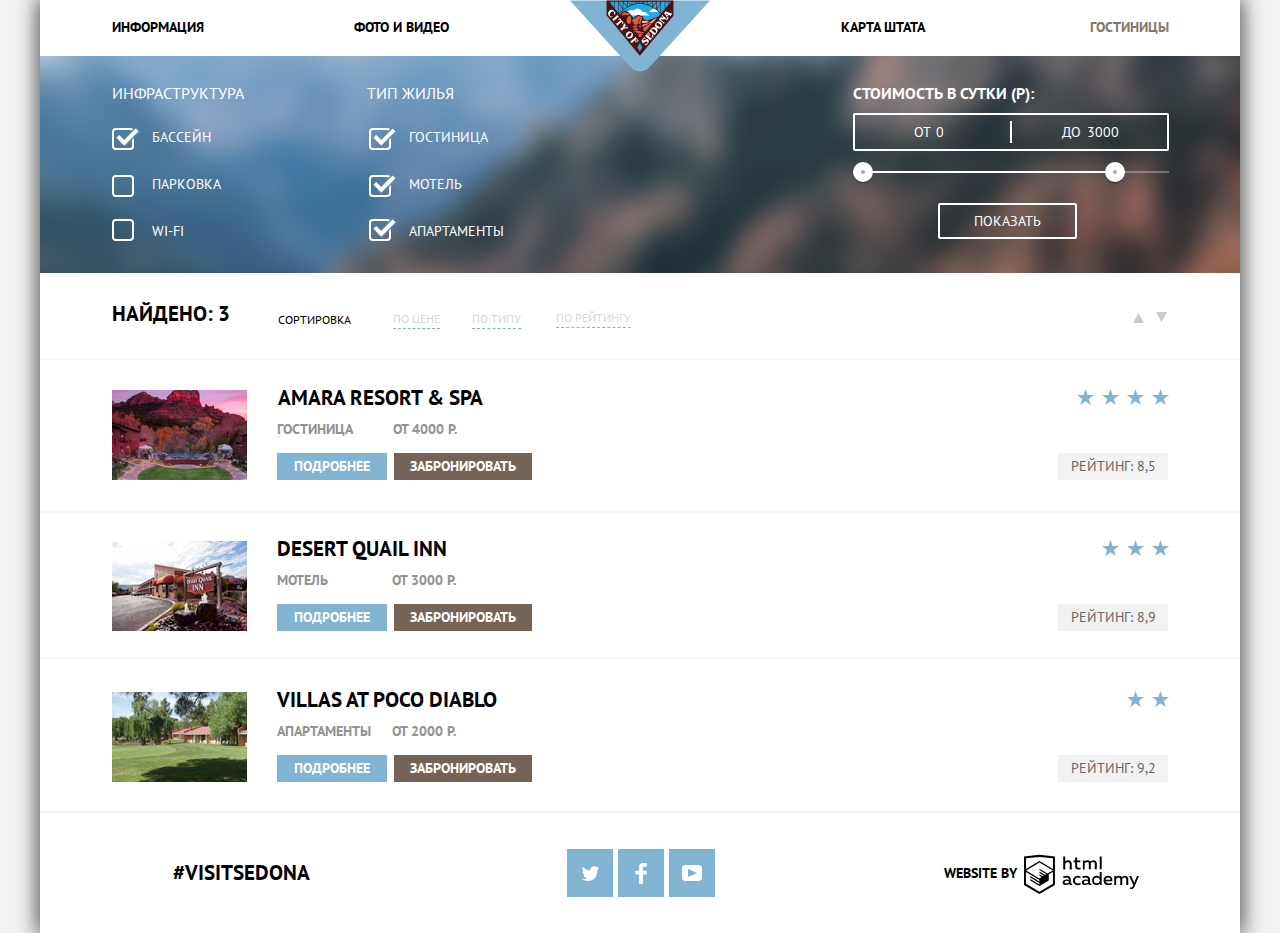
==== commit 6cb95ceb: "Правки 11.09.18" ====
--- a/inner.html
+++ b/inner.html
@@ -8,12 +8,12 @@
     <link href="css/style.css" rel="stylesheet">  
   </head>
 
-    <body>
-      <div class="container">
-        <header class="main-header">               
-          <nav class="header-navigation">           
-           <a class="main-logo" href="index.html">
-             <svg viewBox="0 0 138 70" xmlns="http://www.w3.org/2000/svg" class="sedona-logo">
+  <body>
+    <div class="container">
+      <header class="main-header">               
+        <nav class="header-navigation">           
+          <a class="main-logo" href="index.html">
+            <svg viewBox="0 0 138 70" xmlns="http://www.w3.org/2000/svg" class="sedona-logo">
               <path d="M138 0H0l59.51 65.68c5.22 5.761 13.76 5.761 18.98 0z" fill="#81b3d3"/>
               <path d="M36.687.457l32.148 37.879 32.02-37.65z" fill="#23a9e1"/>
               <path d="M61.1 14.719h17.32c-1.29-.8-4.355-4.582-6.043-3.176-.137.115-4.871-5.744-7.982-2.921-2.713 2.466-3.973-.323-7.048 1.63-3.505 2.318 2.026 3.684 3.753 4.467m26.73-3.478l-9.86.054c3.896-4.5 5.647-4.018 9.86-.054" fill="#fff"/>
@@ -23,8 +23,8 @@
               <path d="M71.774 25.832c-2.908-2.987 4.342-2.712 5.51-3.763.85.284 6.99-5.377 8.485-5.025-1.074 1.26-3.388 5.282-5.047 5.282-1.275 0-2.565-.19-3.552.718-1.444 1.33-3.837 2.006-5.396 2.788" fill="#f49774"/>
               <path d="M72.727 22.18c-1.592.856-3.098-2.536-.349-2.206 1.826.22 3.676-.154 5.42.147-1.251 1.487-3.056 2.306-5.071 2.059" fill="#f4b1a4"/>
               <path d="M51.113 20.935c.333.401.578.834.523 1.374-.038.375-.607 1.006-.175 1.198l1.455-1.84c-.39-.098-3.482-3.796-3.532-4.201l-2.051 1.126c.106.429.84.003 1.203.03.538.038.926.363 1.268.747-1.12.94-3.85 3.257-4.138 3.305-.146.023-.706-.39-.714-.037-.004.17.553.659.659.786l1.447 1.722c.401-.183-.072-.475.133-.807.15-.243 3.181-2.77 3.922-3.403m-3.423-4.531c.287-.062.405.282.622-.036l-1.59-1.894c-.241-.287-.546-.595-.459.012.058.409-3.969 3.677-4.215 3.778-.31.128-.492-.27-.72.063.475.564.948 1.129 1.424 1.693.16.19.309.397.485.573.22.22.135-.437.145-.38-.06-.333.342-.616.555-.797 1.004-.884 3.505-2.979 3.753-3.012m-5.694-.595c-1.147.34-2.37-.107-2.731-1.326-.353-1.191.398-2.439 1.344-3.117.935-.67 2.33-.63 2.84.544.224.52.102 1.108-.061 1.625-.105.328-.388.649.035.836.56-.711 1.118-1.421 1.676-2.133-.684-.41-.985-1.092-1.493-1.684-.572-.696-1.34-1.35-2.26-1.483-1.864-.264-3.62 1.66-3.762 3.405-.089.946.242 1.849.808 2.597.487.645 1.213 1.054 1.581 1.788.17.062 1.756-.67 2.133-.815-.033-.072-.057-.178-.11-.237-.494.146 0 0 0 0m25.512 23.636c-.747-.499-2.613-3.044-2.969-3.468l-.213-.253c-.007-.01-.185.145-.16.124-.112.094.086.372-.034.56-.515.806-3.738 3.236-3.905 3.352-.36.25-.756-.103-.967.206.467.554 1.805 2.3 1.96 2.325.311.05.096-.53.136-.649.08-.24 1.71-1.588 2.304-2.084.218-.183.447.276.577.468.212.315.307.65.193 1.019-.075.24-.465.597-.162.762.402-.47 1.533-1.788 1.696-1.98.164-.19-.367-.023-.304-.056-.24.124-.466.153-.69-.018-.063-.047-.707-.702-.643-.757.28-.235.623-.625.984-.714.56-.138 1.027.984 1.11 1.382.078.375.067.77-.05 1.136-.08.251-.316.452.012.604l1.383-1.896a.463.463 0 0 1-.258-.063c-.083-.056.09.045 0 0m-9.227-8.921a3.35 3.35 0 0 0-1.977.793c-1.43 1.203-1.616 3.275-.492 4.753 1.292 1.702 3.374 1.895 5.059.694 1.43-1.205 1.612-3.282.5-4.766-.758-1.01-1.932-1.54-3.09-1.474zm1.19 1.386c.949-.108 1.503.799 1.099 1.768-.42.98-1.43 1.989-2.424 2.38-1.18.465-2.011-.537-1.531-1.657.422-.984 1.43-1.983 2.426-2.38.15-.059.294-.095.43-.11zm-2.783-4.63c.308.038.601.356.824.027l-1.447-1.712c-.386.174.03.356-.126.63-.158.277-1.662.507-2.062.578.146-.418.58-1.698.752-1.84.353-.29.573.28.832-.092l-1.78-2.112c-.2-.238-.362-.667-.636-.441.024-.02.003.955-.058 1.125-.056.153-.608 2.361-1.25 2.901-.32.27-1.453 1.256-1.755 1.362-.35.122-.535-.389-.792-.025l1.617 1.92c.082.096.391.56.498.58.339.06.04-.58.074-.706.098-.28 1.623-1.765 2.27-1.856.948-.133 2.077-.455 3.039-.34.22.027-.229-.028 0 0m24.239 6.77c.124.421.194.865.14 1.305-.07.566-.636 1.898-1.411 1.519-.76-.373-1.425-1.122-2.07-1.657.52-.608.978-1.135 1.853-.84.24.08.446-.024.194-.17-.263-.153-2.022-1.276-2.117-1.169-.175.202.343.564.143.957-.148.29-.396.54-.605.79-.467-.394-1.248-.813-.685-1.464.352-.428.811-.76 1.361-.87.368-.075 1.195.252 1.302-.146-.705-.34-1.41-.677-2.115-1.016.115.52-2.173 2.937-2.681 3.548-.074.088-.427.395-.431.517-.006.278.403.062.427.054.315-.116 4.424 3.317 4.526 3.552.065.182-.144.373-.02.475-.006-.006.148.14.165.12.253-.304 2.936-3.88 3.489-4.036a239.664 239.664 0 0 1-1.537-2.372c-.383.168-.013.616.072.903m-4 4.352c-1.348-.87-3.633.83-3.976.994-.675.319-1.162-.353-.812-.975.304-.54.904-.801 1.5-.837.18-.01.875.128.946.017.084-.131.148-.142.028-.224-.557-.375-1.112-.75-1.667-1.126-.115.685-.9 1.121-1.348 1.585-.534.555-.987 1.253-.987 2.05 0 .736.441 1.39 1.089 1.726.737.384 1.505.076 2.158-.331.407-.255.814-.556 1.249-.76.646-.303 1.495-.041 1.267.824-.183.696-.876 1.337-1.56 1.519-.4.106-.825.07-1.216-.059-.28-.091-.645-.476-.799-.072l2.26 1.647c.068-.493.34-.708.706-1.015.477-.419.933-.858 1.294-1.383.753-1.1 1-2.638-.132-3.58m17.617-28.065a.222.222 0 0 0-.088.072l-.79.95-.814.982c-.168.204-.349.296-.025.467.543-.272 3.518 4.768 3.252 5.492-.47.244-4.49-3.283-4.598-3.516-.033-.095.178-.662-.136-.613-.149.023-.484.583-.578.697l-.577.695c.216.315.336-.013.623.028.249.05 1.198.864 1.456 1.08-.47.017-1.743.086-1.905.074-.586.073-.275-.431-.66-.605l-1.478 1.795-.86 1.043c-.035.042-.03.02.031.072.215.177.068.109.37.004.328-.115 4.256 3.2 4.398 3.369.245.292-.1.633.268.793l1.168-1.418c.059-.072.091-.066.013-.13-.277-.228-.309.138-.65.1-.346-.057-2.855-2.186-3.828-2.992l5.322-.197c.195-.007.74.581.695.79-.052.244-.301.361.034.515.311-.374.64-.746.945-1.125l.148-.184a.478.478 0 0 0 .135-.172l.11-.137c.275-.314 1.169-1.303 1.062-1.396-.3-.26-.446.302-.844-.035-.226-.162-.793-1.16-.935-1.402-.172-.292.394-.583.625-.727.504-.313 2.107-.767 2.26.227.025.167-.177.357-.055.457.028.024.133.156.176.105l2.142-2.576c-.063-.053-.135-.147-.21-.176-.474.473-5.466-1.52-5.83-1.795-.166-.066-.192-.673-.372-.611zm-.225 2.553c.764.318 1.526.638 2.287.96-.23.064-.447.166-.648.293h-.002a3.71 3.71 0 0 0-.621.495l-1.016-1.748zm-6.588 7.753c-1.107-.076-2.23.41-3.023 1.317-1.235 1.5-1.112 3.678.393 4.945 1.518 1.25 3.68.932 4.916-.55 1.232-1.496 1.147-3.68-.385-4.934a3.302 3.302 0 0 0-1.9-.778zm-1.449 1.559c.622.038 1.31.414 1.742.703.78.521 2.214 1.687 1.477 2.738.048-.058.083-.097-.05.07a.162.162 0 0 1-.018.018c-.8.84-2.18.063-2.924-.474-.745-.538-2.022-1.668-1.207-2.664.257-.314.607-.414.98-.391zm-3.127 4.28c-1.214-.067-2.403.496-3.299 1.576-.642.771-1.282 1.544-1.922 2.316.228.332.495-.078.827.113.283.163 4.053 3.312 4.115 3.485.106.297-.165.356.094.568.111.093 2.944-3.405 3.203-4.02.448-1.139.091-2.387-.82-3.175.073.06.177.145-.042-.037-.69-.518-1.427-.787-2.156-.827zm-1.053 1.58c.095.003.184.016.266.037 1.422.363 3.384 2.115 2.129 3.628-.156.193-.029.035-.432.422-.198.19-4.179-3.034-4.02-3.209.475-.521 1.396-.904 2.057-.879z" fill="#fff"/>
-          </svg>
-        </a>
+            </svg>
+          </a>
         <ul class="site-navigation">
           <li class="item-info"> 
             <a class="info" href="info">информация</a>
@@ -40,7 +40,7 @@
           </li>              
         </ul>
         <h1 class="visually-hidden">city of Sedona</h1>
-       </nav> 
+        </nav> 
       </header>
 
       <main class="search-hotels">
@@ -78,9 +78,9 @@
               <ul class="lodging-list">
                 <li>
                   <label class="labelcheck" for="lodging-hotel">
-                     <input class="visually-hidden" type="checkbox" name="hotel" id="lodging-hotel" checked hidden> 
-                     <span class="checkbox-hotel"></span>
-                       гостиница                     
+                    <input class="visually-hidden" type="checkbox" name="hotel" id="lodging-hotel" checked hidden> 
+                    <span class="checkbox-hotel"></span>
+                      гостиница                     
                   </label>
                 </li>
                 <li>
@@ -124,11 +124,12 @@
         </section>
 
       <div class="sorting-results">
-        <svg class="icon-up" xmlns="http://www.w3.org/2000/svg" width="11" height="10" viewBox="0 0 11 10"><path d="M5.5 0L0 10h11z"/>
+        <svg class="icon-up" xmlns="http://www.w3.org/2000/svg" width="11" height="10" viewBox="0 0 11 10">
+          <path d="M5.5 0L0 10h11z"/>
         </svg>
-        <svg class="icon-down" xmlns="http://www.w3.org/2000/svg" width="11" height="10" viewBox="0 0 11 10"><path d="M5.5 10L0 0h11"/>
+        <svg class="icon-down" xmlns="http://www.w3.org/2000/svg" width="11" height="10" viewBox="0 0 11 10">
+          <path d="M5.5 10L0 0h11"/>
         </svg>
-
 
         <section class="results">
           <p>найдено: 3</p>          
@@ -145,12 +146,10 @@
         <section class="catalog">
           <h2 class="visually-hidden">перечень гостиниц</h2>
           <ul class="catalog-list">
-            <li class="catalog-item-amara">              
-              <p class="catalog-item-image">
-                <a href="catalog-item.html">
-                  <img src="img/hotel1.jpg" width="135" height="90" alt="AMARA RESORT & SPA">
-                </a>
-              </p>
+            <li class="catalog-item-amara">          
+              <a href="catalog-item.html">
+                <img src="img/hotel1.jpg" width="135" height="90" alt="AMARA RESORT & SPA">
+              </a>             
               <div class="catalog-decoration">
                 <h3 class="catalog-name">
                   <a href="catalog-item.html">
@@ -177,27 +176,28 @@
                     </svg>
                   </li>
                   <li>
-                    <svg class="stars" xmlns="http://www.w3.org/2000/svg" viewBox="0 0 18 17"><path fill="#81B3D2" d="M9.002 0l2.126 6.494h6.877l-5.564 4.012L14.566 17l-5.564-4.013L3.438 17l2.126-6.494L0 6.494h6.878z"/>
-                    </svg>
-                  </li>
-                  <li>
-                    <svg class="stars" xmlns="http://www.w3.org/2000/svg" viewBox="0 0 18 17"><path fill="#81B3D2" d="M9.002 0l2.126 6.494h6.877l-5.564 4.012L14.566 17l-5.564-4.013L3.438 17l2.126-6.494L0 6.494h6.878z"/>
-                    </svg>
-                  </li>
-                  <li>
-                    <svg class="stars" xmlns="http://www.w3.org/2000/svg" viewBox="0 0 18 17"><path fill="#81B3D2" d="M9.002 0l2.126 6.494h6.877l-5.564 4.012L14.566 17l-5.564-4.013L3.438 17l2.126-6.494L0 6.494h6.878z"/>
+                    <svg class="stars" xmlns="http://www.w3.org/2000/svg" viewBox="0 0 18 17">
+                      <path fill="#81B3D2" d="M9.002 0l2.126 6.494h6.877l-5.564 4.012L14.566 17l-5.564-4.013L3.438 17l2.126-6.494L0 6.494h6.878z"/>
+                    </svg>
+                  </li>
+                  <li>
+                    <svg class="stars" xmlns="http://www.w3.org/2000/svg" viewBox="0 0 18 17">
+                      <path fill="#81B3D2" d="M9.002 0l2.126 6.494h6.877l-5.564 4.012L14.566 17l-5.564-4.013L3.438 17l2.126-6.494L0 6.494h6.878z"/>
+                    </svg>
+                  </li>
+                  <li>
+                    <svg class="stars" xmlns="http://www.w3.org/2000/svg" viewBox="0 0 18 17">
+                      <path fill="#81B3D2" d="M9.002 0l2.126 6.494h6.877l-5.564 4.012L14.566 17l-5.564-4.013L3.438 17l2.126-6.494L0 6.494h6.878z"/>
                     </svg>
                   </li>                  
                 </ul>                           
-              <span class="solo-raiting">рейтинг: 8,5</span>
-            </div>  
-          </li>
-          <li class="catalog-item-desert">            
-            <p class="catalog-item-image">
+                <span class="solo-raiting">рейтинг: 8,5</span>
+              </div>  
+            </li>
+            <li class="catalog-item-desert">            
               <a href="catalog-item.html">
                 <img src="img/hotel2.jpg" width="135" height="90" alt="DESERT QUAIL INN">
-              </a>
-              </p>
+              </a>            
               <div class="catalog-decoration">
                 <h3 class="catalog-name">
                   <a href="catalog-item.html">
@@ -220,37 +220,38 @@
               <div class="raiting-stars">           
                 <ul class="raiting-stars-catalog">
                   <li>
-                    <svg class="stars" xmlns="http://www.w3.org/2000/svg" viewBox="0 0 18 17"><path fill="#81B3D2" d="M9.002 0l2.126 6.494h6.877l-5.564 4.012L14.566 17l-5.564-4.013L3.438 17l2.126-6.494L0 6.494h6.878z"/>
-                    </svg>
-                  </li>
-                  <li>
-                    <svg class="stars" xmlns="http://www.w3.org/2000/svg" viewBox="0 0 18 17"><path fill="#81B3D2" d="M9.002 0l2.126 6.494h6.877l-5.564 4.012L14.566 17l-5.564-4.013L3.438 17l2.126-6.494L0 6.494h6.878z"/>
-                    </svg>
-                  </li>
-                  <li>
-                    <svg class="stars" xmlns="http://www.w3.org/2000/svg" viewBox="0 0 18 17"><path fill="#81B3D2" d="M9.002 0l2.126 6.494h6.877l-5.564 4.012L14.566 17l-5.564-4.013L3.438 17l2.126-6.494L0 6.494h6.878z"/>
+                    <svg class="stars" xmlns="http://www.w3.org/2000/svg" viewBox="0 0 18 17">
+                      <path fill="#81B3D2" d="M9.002 0l2.126 6.494h6.877l-5.564 4.012L14.566 17l-5.564-4.013L3.438 17l2.126-6.494L0 6.494h6.878z"/>
+                    </svg>
+                  </li>
+                  <li>
+                    <svg class="stars" xmlns="http://www.w3.org/2000/svg" viewBox="0 0 18 17">
+                      <path fill="#81B3D2" d="M9.002 0l2.126 6.494h6.877l-5.564 4.012L14.566 17l-5.564-4.013L3.438 17l2.126-6.494L0 6.494h6.878z"/>
+                    </svg>
+                  </li>
+                  <li>
+                    <svg class="stars" xmlns="http://www.w3.org/2000/svg" viewBox="0 0 18 17">
+                      <path fill="#81B3D2" d="M9.002 0l2.126 6.494h6.877l-5.564 4.012L14.566 17l-5.564-4.013L3.438 17l2.126-6.494L0 6.494h6.878z"/>
                     </svg>
                   </li>                                 
                 </ul>   
-              <span class="solo-raiting">рейтинг: 8,9</span>
-            </div>  
-          </li>
-          <li class="catalog-item-poco">
-            <p class="catalog-item-image">
+                <span class="solo-raiting">рейтинг: 8,9</span>
+              </div>  
+            </li>
+            <li class="catalog-item-poco">              
               <a href="catalog-item.html">
                 <img src="img/hotel3.jpg" width="135" height="90" alt="VILLAS AT POCO DIABLO">
-              </a>
-            </p>
-            <div class="catalog-decoration">
+              </a>              
+              <div class="catalog-decoration">
                 <h3 class="catalog-name">
                   <a href="catalog-item.html">
                     VILLAS AT POCO DIABLO
                   </a>
                 </h3>                
-                  <div class="text-catalog">
-                    <b>апартаменты</b>
-                    <b> от 2000 р.</b>
-                  </div>             
+                <div class="text-catalog">
+                  <b>апартаменты</b>
+                  <b> от 2000 р.</b>
+                </div>             
                   <div class="buttons-details">
                     <a class="button-details" href="#">
                       подробнее
@@ -263,11 +264,13 @@
               <div class="raiting-stars">            
                 <ul class="raiting-stars-catalog">
                   <li>
-                    <svg class="stars" xmlns="http://www.w3.org/2000/svg" viewBox="0 0 18 17"><path fill="#81B3D2" d="M9.002 0l2.126 6.494h6.877l-5.564 4.012L14.566 17l-5.564-4.013L3.438 17l2.126-6.494L0 6.494h6.878z"/>
-                    </svg>
-                  </li>
-                  <li>
-                    <svg class="stars" xmlns="http://www.w3.org/2000/svg" viewBox="0 0 18 17"><path fill="#81B3D2" d="M9.002 0l2.126 6.494h6.877l-5.564 4.012L14.566 17l-5.564-4.013L3.438 17l2.126-6.494L0 6.494h6.878z"/>
+                    <svg class="stars" xmlns="http://www.w3.org/2000/svg" viewBox="0 0 18 17">
+                      <path fill="#81B3D2" d="M9.002 0l2.126 6.494h6.877l-5.564 4.012L14.566 17l-5.564-4.013L3.438 17l2.126-6.494L0 6.494h6.878z"/>
+                    </svg>
+                  </li>
+                  <li>
+                    <svg class="stars" xmlns="http://www.w3.org/2000/svg" viewBox="0 0 18 17">
+                      <path fill="#81B3D2" d="M9.002 0l2.126 6.494h6.877l-5.564 4.012L14.566 17l-5.564-4.013L3.438 17l2.126-6.494L0 6.494h6.878z"/>
                     </svg>
                   </li>                                    
                 </ul>                          
@@ -279,15 +282,18 @@
       </main>
 
       <footer class="main-footer">        
-        <a class="visitsedona" href="#" aria-label="follow in instagram">#visitsedona</a>      
-        <div class="footer-social">
+        <a class="visitsedona" href="#" aria-label="follow in instagram">
+          #visitsedona
+        </a>     
+        <div class="footer-social-inner">
           <ul>
             <li>
               <a class="social-button" href="#" aria-label="follow in twitter">
                 <span class="visually-hidden">
                   twitter
                 </span>
-                <svg class="social-button-svg" xmlns="http://www.w3.org/2000/svg" xmlns:xlink="http://www.w3.org/1999/xlink" width="17" height="15" viewBox="0 0 17 15"><path d="M10.95.144c1.685-.496 2.984.27 3.577 1.179.673-.231 1.331-.481 2.011-.708a2.345 2.345 0 0 1-.857 1.768c.685.17 1.304-.491 1.304-.491-.169 1-1.006 1.788-1.563 2.024-.231 6.75-3.175 11.217-10.077 11.082h-.446c-.41 0-4.164-.46-4.898-1.887 2.271.196 3.893-.422 4.693-1.177-.96-.3-2.679-.477-2.979-2.95.349.106.564.228 1.19.119C1.705 8.247.374 7.53.448 5.33c.285.328 1.067.536 1.34.472C1.085 5.561-.182 2.442.894.85c1.818 1.854 3.735 3.606 7.152 3.773C8.254 2.33 9.183.793 10.95.144z"/>  
+                <svg class="social-button-svg" xmlns="http://www.w3.org/2000/svg" xmlns:xlink="http://www.w3.org/1999/xlink" width="17" height="15" viewBox="0 0 17 15">
+                  <path d="M10.95.144c1.685-.496 2.984.27 3.577 1.179.673-.231 1.331-.481 2.011-.708a2.345 2.345 0 0 1-.857 1.768c.685.17 1.304-.491 1.304-.491-.169 1-1.006 1.788-1.563 2.024-.231 6.75-3.175 11.217-10.077 11.082h-.446c-.41 0-4.164-.46-4.898-1.887 2.271.196 3.893-.422 4.693-1.177-.96-.3-2.679-.477-2.979-2.95.349.106.564.228 1.19.119C1.705 8.247.374 7.53.448 5.33c.285.328 1.067.536 1.34.472C1.085 5.561-.182 2.442.894.85c1.818 1.854 3.735 3.606 7.152 3.773C8.254 2.33 9.183.793 10.95.144z"/>  
                 </svg>
               </a>
             </li>
@@ -296,7 +302,8 @@
                 <span class="visually-hidden">
                   facebook
                 </span>
-                <svg class="social-button-svg" xmlns="http://www.w3.org/2000/svg" width="20" height="21" viewBox="0 0 12 22"><path d="M12 4V0H8a4 4 0 0 0-4 4v4H0v4h4v10h4V12h4V8H8V4h4z"/>
+                <svg class="social-button-svg" xmlns="http://www.w3.org/2000/svg" width="20" height="21" viewBox="0 0 12 22">
+                  <path d="M12 4V0H8a4 4 0 0 0-4 4v4H0v4h4v10h4V12h4V8H8V4h4z"/>
                 </svg>
               </a>
             </li>
@@ -305,7 +312,8 @@
                 <span class="visually-hidden">
                   youtube
                 </span>
-                <svg class="social-button-svg" xmlns="http://www.w3.org/2000/svg" xmlns:xlink="http://www.w3.org/1999/xlink" width="20" height="16" viewBox="0 0 20 16"><path d="M17 0H3C1.35 0 0 1.35 0 3v10c0 1.65 1.35 3 3 3h14c1.65 0 3-1.35 3-3V3c0-1.65-1.35-3-3-3zM6.027 11.998V4.002L15.014 8l-8.987 3.998z"/>
+                <svg class="social-button-svg" xmlns="http://www.w3.org/2000/svg" xmlns:xlink="http://www.w3.org/1999/xlink" width="20" height="16" viewBox="0 0 20 16">
+                  <path d="M17 0H3C1.35 0 0 1.35 0 3v10c0 1.65 1.35 3 3 3h14c1.65 0 3-1.35 3-3V3c0-1.65-1.35-3-3-3zM6.027 11.998V4.002L15.014 8l-8.987 3.998z"/>
                 </svg>
               </a>
             </li>
@@ -314,7 +322,9 @@
         <p class="footer-copyright">
           <b>website by</b> 
           <a class="button" href="https://htmlacademy.ru">
-              <svg class="htmllogo" id="Layer_1" data-name="Layer 1" xmlns="http://www.w3.org/2000/svg" viewBox="0 0 108.08 36.85"><title>logo-htmlacademy-small1</title><path d="M44.61,26.88a2,2,0,0,0,.55-0.1v1.33a3.25,3.25,0,0,1-1.18.21,1.67,1.67,0,0,1-1.67-1,4.84,4.84,0,0,1-3.14,1.08c-1.51,0-2.91-.83-2.91-2.55,0-2.13,2-2.79,3.71-2.79a11.08,11.08,0,0,1,2.17.25v-0.3c0-1-.76-1.77-2.19-1.77a7.42,7.42,0,0,0-3,.64v-1.7a10.21,10.21,0,0,1,3.19-.55c2.36,0,3.81,1.12,3.81,3.65v3a0.54,0.54,0,0,0,.49.59h0.17Zm-6.44-1.13A1.35,1.35,0,0,0,39.63,27h0.11a3.39,3.39,0,0,0,2.41-1V24.58a9.72,9.72,0,0,0-1.81-.21c-1,0-2.16.33-2.16,1.38h0Zm12.36-6.11a5,5,0,0,1,2.57.64V22a4.08,4.08,0,0,0-2.3-.7,2.75,2.75,0,1,0,0,5.49,5,5,0,0,0,2.43-.64v1.71a6.27,6.27,0,0,1-2.76.57A4.21,4.21,0,0,1,46,24.51q0-.21,0-0.41a4.32,4.32,0,0,1,4.18-4.46h0.38Zm12.17,7.24a2,2,0,0,0,.55-0.1v1.33a3.25,3.25,0,0,1-1.18.21,1.67,1.67,0,0,1-1.67-1,4.84,4.84,0,0,1-3.14,1.08c-1.51,0-2.91-.83-2.91-2.55,0-2.13,2-2.79,3.71-2.79a11.08,11.08,0,0,1,2.17.25v-0.3c0-1-.76-1.77-2.19-1.77a7.42,7.42,0,0,0-3,.64v-1.7a10.21,10.21,0,0,1,3.19-.55c2.36,0,3.81,1.12,3.81,3.65v3a0.54,0.54,0,0,0,.49.59h0.17Zm-6.44-1.13A1.35,1.35,0,0,0,57.73,27h0.11a3.39,3.39,0,0,0,2.41-1V24.58a9.72,9.72,0,0,0-1.81-.21c-1.06,0-2.16.33-2.16,1.38h0ZM73,16V28.2H71.35V26.88a3.88,3.88,0,0,1-3.19,1.54,4.4,4.4,0,0,1,0-8.78,3.81,3.81,0,0,1,3,1.3V16H73Zm-4.53,5.22a2.76,2.76,0,1,0,0,5.52A2.86,2.86,0,0,0,71.15,25V23A2.91,2.91,0,0,0,68.49,21.27ZM79,19.64c3.31,0,4.46,2.68,3.92,5.09H76.7c0.21,1.5,1.67,2.11,3.19,2.11a6.11,6.11,0,0,0,2.64-.59v1.6a7.14,7.14,0,0,1-3,.57C77,28.42,74.78,27,74.78,24a4.18,4.18,0,0,1,4-4.39H79Zm0.09,1.54a2.28,2.28,0,0,0-2.44,2.1v0.06H81.3A2,2,0,0,0,79.13,21.18Zm5.73,7V19.87h1.65v1a3.81,3.81,0,0,1,2.78-1.27A2.86,2.86,0,0,1,91.89,21a4.12,4.12,0,0,1,2.91-1.33A3.06,3.06,0,0,1,98,23V28.2h-1.9V23.05a1.59,1.59,0,0,0-1.42-1.75H94.42a2.8,2.8,0,0,0-2.07,1.12V28.2h-1.9V23.05A1.59,1.59,0,0,0,89,21.31H88.8a3,3,0,0,0-2.21,1.29v5.63H84.86Zm21.31-8.33h1.9l-3.91,9.46c-0.9,2.17-2.09,2.86-3.35,2.86a4.76,4.76,0,0,1-1.1-.14V30.46a2.86,2.86,0,0,0,.85.12c0.9,0,1.58-.64,2.07-1.9l0.17-.42-4-8.4h2l2.86,6.29ZM38.73,1.46V6.22a3.81,3.81,0,0,1,2.7-1.14,3.25,3.25,0,0,1,3.44,3.4v5.15H43V8.72a1.81,1.81,0,0,0-1.61-2h-0.3a2.93,2.93,0,0,0-2.32,1.39v5.52h-1.9V1.46h1.9ZM49.94,2.31v3h3V6.91h-3v3.81c0,1.1.5,1.46,1.58,1.46a4.49,4.49,0,0,0,1.69-.33v1.6A6.8,6.8,0,0,1,51,13.8a2.55,2.55,0,0,1-2.86-2.74V6.89H46.58V5.26h1.5V2.74Zm5.4,11.31V5.28H57v1A3.81,3.81,0,0,1,59.77,5a2.86,2.86,0,0,1,2.6,1.33A4.12,4.12,0,0,1,65.28,5,3.06,3.06,0,0,1,68.44,8.4v5.21h-1.9V8.46a1.59,1.59,0,0,0-1.42-1.75H64.89a2.8,2.8,0,0,0-2.07,1.12v5.78h-1.9V8.46A1.59,1.59,0,0,0,59.5,6.71H59.27A3,3,0,0,0,57.06,8v5.63H55.34ZM71.17,1.45H73V13.6H71.17V1.45ZM14.71,0H14.55L0,1.54V28.21l14.55,8.66,14.55-8.66V1.54Zm12.5,27.1L14.55,34.64,1.9,27.12V16.18l12.59,7.5V25L5.86,19.9v1.31l8.68,5.21v1.39L5.87,22.65V24l8.68,5.21,8.75-5.24V18.31L27.2,16V27.12Zm0-12.53-3.48,2-1.6,1L14.51,13v1.31L21,18.23H21l-0.14.09-1,.54-5.37-3.2V17l4.24,2.52-1,.67-3.2-1.9v1.31l2.1,1.24L14.5,22.1,2,14.65,14.51,7.11Zm0-1.32L14.49,5.76,1.91,13.25v-10L14.56,1.92,27.21,3.25v10h0Z" transform="translate(0 -0.02)" fill=""/></svg>
+            <svg class="htmllogo" id="Layer_1" data-name="Layer 1" xmlns="http://www.w3.org/2000/svg" viewBox="0 0 108.08 36.85">
+              <title>logo-htmlacademy-small1</title>
+              <path d="M44.61,26.88a2,2,0,0,0,.55-0.1v1.33a3.25,3.25,0,0,1-1.18.21,1.67,1.67,0,0,1-1.67-1,4.84,4.84,0,0,1-3.14,1.08c-1.51,0-2.91-.83-2.91-2.55,0-2.13,2-2.79,3.71-2.79a11.08,11.08,0,0,1,2.17.25v-0.3c0-1-.76-1.77-2.19-1.77a7.42,7.42,0,0,0-3,.64v-1.7a10.21,10.21,0,0,1,3.19-.55c2.36,0,3.81,1.12,3.81,3.65v3a0.54,0.54,0,0,0,.49.59h0.17Zm-6.44-1.13A1.35,1.35,0,0,0,39.63,27h0.11a3.39,3.39,0,0,0,2.41-1V24.58a9.72,9.72,0,0,0-1.81-.21c-1,0-2.16.33-2.16,1.38h0Zm12.36-6.11a5,5,0,0,1,2.57.64V22a4.08,4.08,0,0,0-2.3-.7,2.75,2.75,0,1,0,0,5.49,5,5,0,0,0,2.43-.64v1.71a6.27,6.27,0,0,1-2.76.57A4.21,4.21,0,0,1,46,24.51q0-.21,0-0.41a4.32,4.32,0,0,1,4.18-4.46h0.38Zm12.17,7.24a2,2,0,0,0,.55-0.1v1.33a3.25,3.25,0,0,1-1.18.21,1.67,1.67,0,0,1-1.67-1,4.84,4.84,0,0,1-3.14,1.08c-1.51,0-2.91-.83-2.91-2.55,0-2.13,2-2.79,3.71-2.79a11.08,11.08,0,0,1,2.17.25v-0.3c0-1-.76-1.77-2.19-1.77a7.42,7.42,0,0,0-3,.64v-1.7a10.21,10.21,0,0,1,3.19-.55c2.36,0,3.81,1.12,3.81,3.65v3a0.54,0.54,0,0,0,.49.59h0.17Zm-6.44-1.13A1.35,1.35,0,0,0,57.73,27h0.11a3.39,3.39,0,0,0,2.41-1V24.58a9.72,9.72,0,0,0-1.81-.21c-1.06,0-2.16.33-2.16,1.38h0ZM73,16V28.2H71.35V26.88a3.88,3.88,0,0,1-3.19,1.54,4.4,4.4,0,0,1,0-8.78,3.81,3.81,0,0,1,3,1.3V16H73Zm-4.53,5.22a2.76,2.76,0,1,0,0,5.52A2.86,2.86,0,0,0,71.15,25V23A2.91,2.91,0,0,0,68.49,21.27ZM79,19.64c3.31,0,4.46,2.68,3.92,5.09H76.7c0.21,1.5,1.67,2.11,3.19,2.11a6.11,6.11,0,0,0,2.64-.59v1.6a7.14,7.14,0,0,1-3,.57C77,28.42,74.78,27,74.78,24a4.18,4.18,0,0,1,4-4.39H79Zm0.09,1.54a2.28,2.28,0,0,0-2.44,2.1v0.06H81.3A2,2,0,0,0,79.13,21.18Zm5.73,7V19.87h1.65v1a3.81,3.81,0,0,1,2.78-1.27A2.86,2.86,0,0,1,91.89,21a4.12,4.12,0,0,1,2.91-1.33A3.06,3.06,0,0,1,98,23V28.2h-1.9V23.05a1.59,1.59,0,0,0-1.42-1.75H94.42a2.8,2.8,0,0,0-2.07,1.12V28.2h-1.9V23.05A1.59,1.59,0,0,0,89,21.31H88.8a3,3,0,0,0-2.21,1.29v5.63H84.86Zm21.31-8.33h1.9l-3.91,9.46c-0.9,2.17-2.09,2.86-3.35,2.86a4.76,4.76,0,0,1-1.1-.14V30.46a2.86,2.86,0,0,0,.85.12c0.9,0,1.58-.64,2.07-1.9l0.17-.42-4-8.4h2l2.86,6.29ZM38.73,1.46V6.22a3.81,3.81,0,0,1,2.7-1.14,3.25,3.25,0,0,1,3.44,3.4v5.15H43V8.72a1.81,1.81,0,0,0-1.61-2h-0.3a2.93,2.93,0,0,0-2.32,1.39v5.52h-1.9V1.46h1.9ZM49.94,2.31v3h3V6.91h-3v3.81c0,1.1.5,1.46,1.58,1.46a4.49,4.49,0,0,0,1.69-.33v1.6A6.8,6.8,0,0,1,51,13.8a2.55,2.55,0,0,1-2.86-2.74V6.89H46.58V5.26h1.5V2.74Zm5.4,11.31V5.28H57v1A3.81,3.81,0,0,1,59.77,5a2.86,2.86,0,0,1,2.6,1.33A4.12,4.12,0,0,1,65.28,5,3.06,3.06,0,0,1,68.44,8.4v5.21h-1.9V8.46a1.59,1.59,0,0,0-1.42-1.75H64.89a2.8,2.8,0,0,0-2.07,1.12v5.78h-1.9V8.46A1.59,1.59,0,0,0,59.5,6.71H59.27A3,3,0,0,0,57.06,8v5.63H55.34ZM71.17,1.45H73V13.6H71.17V1.45ZM14.71,0H14.55L0,1.54V28.21l14.55,8.66,14.55-8.66V1.54Zm12.5,27.1L14.55,34.64,1.9,27.12V16.18l12.59,7.5V25L5.86,19.9v1.31l8.68,5.21v1.39L5.87,22.65V24l8.68,5.21,8.75-5.24V18.31L27.2,16V27.12Zm0-12.53-3.48,2-1.6,1L14.51,13v1.31L21,18.23H21l-0.14.09-1,.54-5.37-3.2V17l4.24,2.52-1,.67-3.2-1.9v1.31l2.1,1.24L14.5,22.1,2,14.65,14.51,7.11Zm0-1.32L14.49,5.76,1.91,13.25v-10L14.56,1.92,27.21,3.25v10h0Z" transform="translate(0 -0.02)" fill=""/></svg>
             </a>
           </p>
         </footer> 
--- a/css/style.css
+++ b/css/style.css
@@ -3,8 +3,8 @@
 	padding: 0;
 
 	font-family: "PT Sans", Arial, sans-serif;
- 	font-size: 14px;
- 	line-height: 21px;
+	font-size: 14px;
+	line-height: 21px;
 	font-weight: 400;
 	color: #ffffff;
 	text-transform: uppercase;
@@ -30,8 +30,8 @@
 }
 
 img {
-  max-width: 100%;
-  height: auto;
+	max-width: 100%;
+	height: auto;
 }
 
 .visually-hidden:not(:focus):not(:active) {
@@ -92,8 +92,8 @@
 	margin: auto; 
 	text-align: center;
 
-	-webkit-box-shadow: 0px 0px 20px 2px #e3e3e3;
-	box-shadow: 0px 0px 20px 2px #e3e3e3;
+	-webkit-box-shadow: 0px 0px 20px 2px #494848;
+	box-shadow: 0px 0px 20px 2px #494848;
 
 }
 
@@ -106,10 +106,10 @@
 	width: 238px;
 	text-align: left;
 }
-   
+
 .item-map-state {
 	width: 238px;
-	margin-left: 92px;	
+	margin-left: 91px;	
 
 	text-align: right;
 }
@@ -146,8 +146,8 @@
 	top: 0;
 	left: 50%;
 	-webkit-transform: translateX(-50%);
-	    -ms-transform: translateX(-50%);
-	        transform: translateX(-50%);
+	-ms-transform: translateX(-50%);
+	transform: translateX(-50%);
 }
 
 .main-header,
@@ -190,7 +190,7 @@
 	min-height: 215px;
 
 	background-color: #f8f5f2;
-	background-image: url("../img/main-back-inner.jpg");  
+	background-image: url("../img/main-back-inner.jpg");	
 	background-position: center -292px;
 	background-repeat: no-repeat;
 	background-size: 1200px 800px;
@@ -235,7 +235,7 @@
 	left: -40px;
 
 	width: 18px;
-	height: 18px;     
+	height: 18px;	  
 
 	border: 2px solid #ffffff;
 	border-radius: 4px;
@@ -260,7 +260,7 @@
 
 	background-color: #fff;
 	-webkit-box-shadow: 0 0 0 1.5px #5d87af;
-	        box-shadow: 0 0 0 1.5px #5d87af;
+	box-shadow: 0 0 0 1.5px #5d87af;
 }
 
 .labelcheck input[type="checkbox"]:checked + .checkbox-hotel::after,
@@ -269,14 +269,15 @@
 .labelcheck input[type="checkbox"]:checked + .checkbox-parcking::after,
 .labelcheck input[type="checkbox"]:checked + .checkbox-apartaments::after,
 .labelcheck input[type="checkbox"]:checked + .checkbox-wifi::after {
- 	content: "";
+	content: "";
 
 	position: absolute;
 	top: 5px;
 	left: 5px;
 	width: 4px;
 	height: 9px;
-  -webkit-transform: rotate(-45deg);	-ms-transform: rotate(-45deg);
+	-webkit-transform: rotate(-45deg);	
+	-ms-transform: rotate(-45deg);
 	transform: rotate(-45deg);
 
 	background-color: #fff;
@@ -298,6 +299,10 @@
 
 .type-lodging {
 	padding-right: 88px;
+ }
+
+ .lodging-list {
+ 	padding-left: 42px;
  }
 
 .type-infrastructure {
@@ -335,10 +340,6 @@
 }
 
 .true-city {
-	position: relative;
-
-	min-height: 256px;
-
 	overflow: hidden;
 
 	display: -webkit-box;
@@ -357,21 +358,32 @@
 	display: -webkit-box;
 	display: -ms-flexbox;
 	display: flex;
-  
-  -webkit-box-orient: vertical;
-  -webkit-box-direction: normal;
+
+	-webkit-box-orient: vertical;
+	-webkit-box-direction: normal;
 	-ms-flex-direction: column;
 	flex-direction: column;
 
 	width: 215px;
 
-  -webkit-box-align: center;
+	-webkit-box-align: center;
 	-ms-flex-align: center;
 
 	align-items: center;
 	padding-left: 92px;
 	margin-top: 31px;
 }
+
+.image-city {
+	position: relative;
+	width: 66.666%;
+	height: 256px;
+}
+
+.image-city img {	
+	position: absolute;	
+	transform: translateX(-50%);
+	}
 
 .true-city-text p {
 	width: 280px;
@@ -394,13 +406,13 @@
 	display: -webkit-box;
 	display: -ms-flexbox;
 	display: flex;
-  
-  -webkit-box-orient: vertical;
-  -webkit-box-direction: normal;
+	
+	-webkit-box-orient: vertical;
+	-webkit-box-direction: normal;
 	-ms-flex-direction: column;
 	flex-direction: column;
 	width: 151px;
-  -webkit-box-align: center;
+	-webkit-box-align: center;
 	-ms-flex-align: center;
 	align-items: center;
 	padding-right: 124px;
@@ -409,7 +421,18 @@
 
 .diablo-bridge-text p {
 	width: 315px;
- 	padding-top: 10px;
+	padding-top: 10px;
+}
+
+.image-bridge {
+	position: relative;
+	width: 66.666%;
+	height: 256px;
+}
+
+.image-bridge img {
+	position: absolute;	
+	transform: translateX(-66%);
 }
 
 .swap {
@@ -424,11 +447,9 @@
 }
 
 .diablo-bridge {
-	position: relative;
-
 	overflow: hidden;
 
-	min-height: 257px;
+	min-height: 256px;
 
 	margin-top: 5px;
 	
@@ -445,32 +466,12 @@
 }
 
 .true-city,
-.diablo-bridge  {	
- 	font-size: 14px;
+.diablo-bridge	{	
+	font-size: 14px;
 	line-height: 21px;	
 	color: #ffffff;
 
 	background-color: #81b3d2;	
-}
-
-.true-city img {		
-	position: absolute;
-  display: block;
-  top: 122px;
-  right: 0;  
-  width: 800px;
-  min-height: 400px;
-  -webkit-transform: translateY(-50%);
-	-ms-transform: translateY(-50%);
-	transform: translateY(-50%);
-}
-
-.bridge {	
-	position: absolute;
-	width: 800px;
-	min-height: 400px;
-	left: 0;
-	bottom: -68px;
 }
 
 .number span {
@@ -559,10 +560,10 @@
 	align-items: center;
 
 	margin: 0;
-	margin-top: 25px;  
+	margin-top: 25px;	
 	padding: 0;
 	margin-bottom: 24px;
-  }
+	}
 
 .causes h3 {
 	font-size: 21px;
@@ -652,7 +653,7 @@
 	padding-right: 21px;
 }
 
-.map {	 
+.map {
 	position: relative;
 
 	width: 1200px;
@@ -689,7 +690,7 @@
 	background-color: #766357;
 
 	padding: 30px 140px;
-	margin-top: 30px;	  
+	margin-top: 30px;		
 	border: none;	
 }
 
@@ -697,7 +698,7 @@
 .departure-date {
 
 	position: relative;
-	width: 302px;  
+	width: 302px;	
 	height: 35px;
 
 	padding-left: 10px;
@@ -708,10 +709,10 @@
 }
 
 .people {
- 	display: -webkit-box;
- 	display: -ms-flexbox;
- 	display: flex;
-  -webkit-box-pack: end;
+	display: -webkit-box;
+	display: -ms-flexbox;
+	display: flex;
+	-webkit-box-pack: end;
 	-ms-flex-pack: end;
 	justify-content: flex-end;
 }
@@ -731,7 +732,7 @@
 	font-weight: bold;
 	line-height: 21px;
 	font-size: 14px;
-  -webkit-box-sizing: border-box;
+	-webkit-box-sizing: border-box;
 	box-sizing: border-box;
 	border: 0;
 	background-color: #f2f2f2;
@@ -781,7 +782,7 @@
 
 .plus:hover,
 .minus:hover {
- 	color: #000000;
+	color: #000000;
 }
 
 .plus:active,
@@ -790,7 +791,7 @@
 }
 
 
-label.adults1 {
+label.adult {
 	padding-right: 40px;
 }
 
@@ -799,7 +800,7 @@
 	margin-top: -5px;
 }
 
-label.kids1 {
+label.kid {
 	padding-right: 26px;
 }
 
@@ -823,7 +824,7 @@
 
 .arrival-date:focus,
 .departure-date:focus {
-	width: 298px;  
+	width: 298px;	
 	height: 31px;
 
 	background-color: #ffffff;
@@ -873,19 +874,16 @@
 	background-color: rgb(84, 150, 189);
 }
 
-.field-infrastructure {
-	position: relative;	
- 
+.field-infrastructure {	
 	width: 175px;
 	border: none;
 
+	margin-right: 0;
 	margin-left: 72px;
 	padding: 0;
 }
 
 .field-lodging {
-	position: relative;	
- 
 	width: 175px;
 	border: none;
 
@@ -898,14 +896,14 @@
 	display: -webkit-box;
 	display: -ms-flexbox;
 	display: flex;
-  -webkit-box-orient: horizontal;
-  -webkit-box-direction: normal;
+	-webkit-box-orient: horizontal;
+	-webkit-box-direction: normal;
 	-ms-flex-direction: row;
 	flex-direction: row;
-  -webkit-box-pack: start;
+	-webkit-box-pack: start;
 	-ms-flex-pack: start;
 	justify-content: flex-start;
-  
+	
 	padding-top: 9px;
 	min-height: 38px;
 }
@@ -914,9 +912,9 @@
 	color: #ffffff;
 	text-transform: uppercase;
 
-	margin-left: 296px;
-
-	border: none;  
+	margin-left: 298px;
+
+	border: none;	
 }
 
 .catalog-list {
@@ -930,15 +928,17 @@
 }
 
 .catalog-decoration {
-  -webkit-box-sizing: border-box;
+	-webkit-box-sizing: border-box;
 	box-sizing: border-box;
 	text-align: left;
 	padding-left: 13px;
 }
 
 .catalog-item-amara .catalog-name {
+	margin: 0;
+	margin-left: 18px;
+	margin-bottom: 8px;
 	margin-top: 9px;
-	margin-left: 18px;
 }
 
 .catalog-item-amara .buttons-details {
@@ -947,7 +947,6 @@
 }
 
 .catalog-item-amara .text-catalog {
-	margin-top: -9px;
 	display: block;
 	margin-left: 17px;
 }
@@ -965,12 +964,13 @@
 .catalog-item-desert .catalog-name,
 .catalog-item-poco .catalog-name {
 	padding-left: 17px;
+	margin: 0;
 	margin-top: 9px;
+	margin-bottom: 8px
 }
 
 .catalog-item-desert .text-catalog {
-	margin-left: 17px;
-	margin-top: -8px;
+	margin-left: 17px;	
 }
 
 .catalog-item-desert b {
@@ -982,18 +982,16 @@
 	padding-right: 17px;
 }
 
-.catalog-item-poco {
-	margin-top: 10px;
-	padding-top: 15px;
+.catalog-item-poco {	
+	padding-top: 19px;
 	padding-left: 72px;	
 	padding-bottom: 9px;
-	margin-bottom: -5px;
+	margin-top: 6px;
 	border-bottom: 2px solid #f2f2f2;	
 }
 
 .catalog-item-poco .text-catalog {
-	padding-left: 17px;
-	margin-top: -9px;
+	padding-left: 17px;	
 }
 
 .solo-raiting {
@@ -1006,7 +1004,7 @@
 
 .catalog-item-desert .buttons-details,
 .catalog-item-poco .buttons-details {
- 	margin-top: 13px;
+	margin-top: 13px;
 	margin-left: 17px;
 }
 
@@ -1082,11 +1080,11 @@
 	display: inline-block;
 	
 	text-align: center;
-	width: 114px;
-	margin-top: 44px;
+	width: 110px;
+	margin-top: 41px;
 	margin-left: 26px;
-	margin-right: 5px;
-	padding-right: 2px 0;
+	margin-right: 8px;
+	padding: 3px 0;
 }
 
 .catalog li {
@@ -1119,7 +1117,7 @@
 .sorting-price.sort {
 	margin-left: 42px;
 	padding-top: 10px;
- }
+}
 
 .sorting-results {
 	position: relative;
@@ -1137,7 +1135,7 @@
 	display: -webkit-box;
 	display: -ms-flexbox;
 	display: flex;
-  -webkit-box-align: center;
+	-webkit-box-align: center;
 	-ms-flex-align: center;
 	align-items: center;
 	padding-left: 45px;
@@ -1187,7 +1185,6 @@
 	border: none;
 }
 
-
 .catalog-name a:active {
 	color: #d8d8d8;
 }
@@ -1208,17 +1205,28 @@
 	display: -ms-flexbox;
 	display: flex;
 	-webkit-box-align: center;
-	    -ms-flex-align: center;
-	        align-items: center;
+	-ms-flex-align: center;
+	align-items: center;
 	-webkit-box-pack: justify;
 	-ms-flex-pack: justify;
 	justify-content: space-between;
 }
 
+.footer-social-inner ul {
+	display: -webkit-box;
+	display: -ms-flexbox;
+	display: flex;	
+	width: 150px;
+	margin: 0 auto;
+	padding: 0;
+	padding-left: 5px;
+	padding-right: 5px;	
+}
+
 .footer-social ul {
 	display: -webkit-box;
 	display: -ms-flexbox;
-	display: flex;  
+	display: flex;	
 	width: 150px;
 	margin: 0 auto;
 	padding: 0;
@@ -1227,7 +1235,8 @@
 	padding-top: 5px;
 }
 
-.footer-social li {
+.footer-social li,
+.footer-social-inner li {
 	margin-right: 5px;
 }
 
@@ -1235,10 +1244,10 @@
 	display: -webkit-box;
 	display: -ms-flexbox;
 	display: flex;
-  -webkit-box-align: center;
+	-webkit-box-align: center;
 	-ms-flex-align: center;
 	align-items: center;
-  -webkit-box-pack: center;
+	-webkit-box-pack: center;
 	-ms-flex-pack: center;
 	justify-content: center;
 
@@ -1262,16 +1271,16 @@
 	display: -webkit-box;
 	display: -ms-flexbox;
 	display: flex;
-  -webkit-box-pack: center;
+	-webkit-box-pack: center;
 	-ms-flex-pack: center;
 	justify-content: center;
-  -webkit-box-align: center;
+	-webkit-box-align: center;
 	-ms-flex-align: center;
 	align-items: center;
 
 	margin: 0;
 	margin-right: 101px;
-	margin-top: 12px;
+	margin-top: 8px;
 }
 
 .footer-copyright b {
@@ -1334,14 +1343,14 @@
 .icon-up {
 	position: absolute;
 	right: 96px;
-	top: 33px;
+	top: 40px;
 
 	fill: #cacaca;
 }
 
 .icon-down {
 	position: absolute;
-	top: 33px;
+	top: 39px;
 	right: 73px;
 
 	fill: #cacaca;
@@ -1371,19 +1380,19 @@
 }
 
 .welcome {
-	margin-top: 76px; 	
+	margin-top: 76px;	
 
 	width: 459px;
 	height: 353px;
 }
- .hero:before {
- 	content: "";
+.hero:before {
+	content: "";
 
 	position: absolute;
 
 	width: 1200px;
 	height: 70px;
-	top: 451px;
+	bottom: -13px;
 	left: 0px;
 
 	background-image: url(../img/intro-mask.svg);
@@ -1394,19 +1403,19 @@
 .raiting-stars-catalog {
 	text-align: right;
 
-	margin-top: 9px;
-	margin-right: 8px;
+	margin-top: 12px;
+	margin-right: 7px;
 }
 
 .raiting-stars-catalog li {
 	display: inline-block;
+	border: none;	
 }
 
 .raiting-stars {
 	margin-left: auto;
 	margin-right: 64px;
 }
-
 
 .stars {
 	width: 17px;
@@ -1427,7 +1436,7 @@
 
 .price-controls {
 	position: relative;
-  
+	
 	height: 34px;
 	margin-bottom: 20px;
 
@@ -1447,7 +1456,7 @@
 	height: 22px;
 
 	background: #ffffff;
-  -webkit-transform: translate(-50%, -50%);
+	-webkit-transform: translate(-50%, -50%);
 	-ms-transform: translate(-50%, -50%);
 	transform: translate(-50%, -50%);
 }
@@ -1460,6 +1469,12 @@
 	vertical-align: top;
 
 	cursor: pointer;
+}
+
+.catalog-item-poco img,
+.catalog-item-amara img,
+.catalog-item-desert img {
+	margin: 14px 0;
 }
 
 .price-controls .min-price,
@@ -1509,7 +1524,7 @@
 	background: #ababab;
 	border: 8px solid #ffffff;
 	border-radius: 50%;
-  -webkit-box-shadow: 0 2px 1px 0 rgba(0, 1, 1, 0.2);
+	-webkit-box-shadow: 0 2px 1px 0 rgba(0, 1, 1, 0.2);
 	box-shadow: 0 2px 1px 0 rgba(0, 1, 1, 0.2);
 	cursor: pointer;
 }
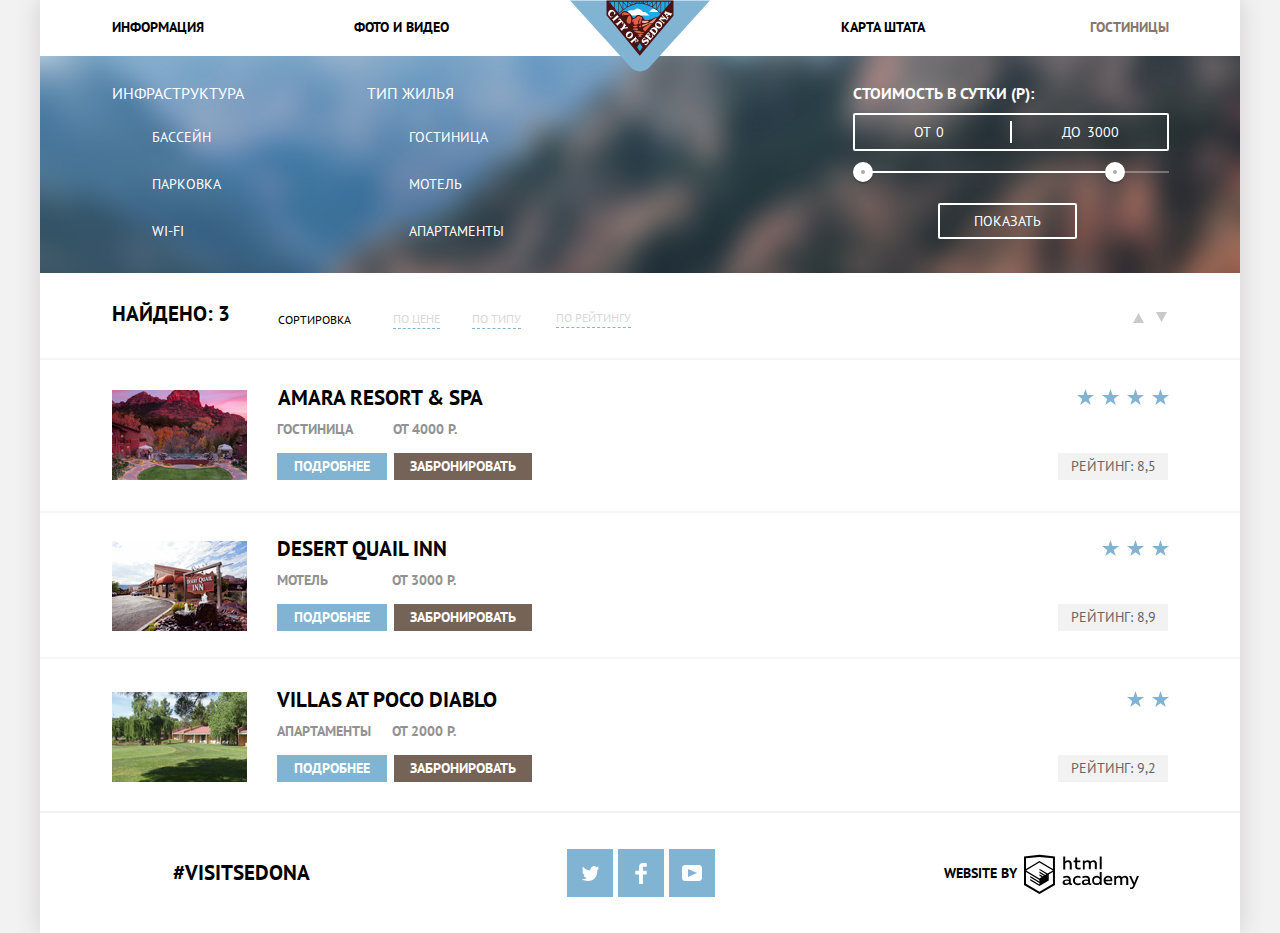
==== commit 82ecf78d: "финал" ====
--- a/inner.html
+++ b/inner.html
@@ -5,7 +5,7 @@
     <title>sedona</title>
     <link href="https://fonts.googleapis.com/css?family=PT+Sans:400,700" rel="stylesheet">
     <link href="css/normalize.css" rel="stylesheet">
-    <link href="css/style.css" rel="stylesheet">  
+    <link href="css/style.min.css" rel="stylesheet">  
   </head>
 
   <body>
--- a/css/style.min.css
+++ b/css/style.min.css
@@ -0,0 +1 @@
+body{margin:0;padding:0;font-family:"PT Sans",Arial,sans-serif;font-size:14px;line-height:21px;font-weight:400;color:#fff;text-transform:uppercase;background-color:#f2f2f2}h1{color:#000}.main-header ul,.feauters ul,.causes ul,.search-hotels ul,.catalog ul,.main-footer ul{list-style:none}a{text-decoration:none}img{max-width:100%;height:auto}.visually-hidden:not(:focus):not(:active){position:absolute;width:1px;height:1px;margin:-1px;border:0;padding:0;white-space:nowrap;-webkit-clip-path:inset(100%);clip-path:inset(100%);clip:rect(0 0 0 0);overflow:hidden}.main-header a{color:#000}.header-navigation{position:relative;z-index:1}.catalog-name a:hover,.header-navigation .info:hover,.header-navigation .photo:hover,.header-navigation .map-state:hover,.header-navigation .navigation-hotels:hover{color:#81b3d2}.header-navigation .info:active,.header-navigation .photo:active,.header-navigation .map-state:active,.header-navigation .navigation-hotels:active{color:#dadada}.header-navigation .info:visited,.header-navigation .photo:visited,.header-navigation .map-state:visited{color:#86766b}.header-navigation .navigation-hotels-current{color:#86766b}.container{width:1200px;margin:auto;text-align:center;-webkit-box-shadow:0 0 22px 1px #d3d0d0;box-shadow:0 0 22px 1px #d3d0d0}.item-info{width:238px;text-align:left}.item-photo{width:238px;text-align:left}.item-map-state{width:238px;margin-left:91px;text-align:right}.item-nav{width:240px;text-align:right}.site-navigation{padding:0;margin:0;padding-top:14px;padding-bottom:14px;padding-left:72px;padding-right:25px;text-align:left}.site-navigation li{display:inline-block}.site-navigation a{display:block;padding-bottom:2px}.main-logo{position:absolute;top:0;left:50%;-webkit-transform:translateX(-50%);-ms-transform:translateX(-50%);transform:translateX(-50%)}.main-header,.interest .searching,.main-footer b{font-size:14px;line-height:26px;font-weight:700;color:#000;background-color:#fff}.feauters-list{position:relative;margin:0;padding-left:0;padding-top:138px;padding-bottom:67px;background-color:#fff;display:-webkit-box;display:-ms-flexbox;display:flex;-ms-flex-pack:distribute;justify-content:space-around}.feauters-item{width:300px}.filter{display:-webkit-box;display:-ms-flexbox;display:flex;min-height:215px;background-color:#f8f5f2;background-image:url(../img/main-back-inner.jpg);background-position:center -292px;background-repeat:no-repeat;background-size:1200px 800px}.labelcheck{position:relative;cursor:pointer}.labelcheck input[type="checkbox"] .checkbox-hotel,.labelcheck input[type="checkbox"] .checkbox-pool{position:absolute;top:1px;left:-40px;width:18px;height:18px;border:2px solid #fff;border-radius:4px}.labelcheck input[type="checkbox"] .checkbox-motel,.labelcheck input[type="checkbox"] .checkbox-parcking{position:absolute;top:1px;left:-40px;width:18px;height:18px;border:2px solid #fff;border-radius:4px}.labelcheck input[type="checkbox"] .checkbox-apartaments,.labelcheck input[type="checkbox"] .checkbox-wifi{position:absolute;top:-2px;left:-40px;width:18px;height:18px;border:2px solid #fff;border-radius:4px}.labelcheck input[type="checkbox"]:checked .checkbox-hotel::before,.labelcheck input[type="checkbox"]:checked .checkbox-pool::before,.labelcheck input[type="checkbox"]:checked .checkbox-motel::before,.labelcheck input[type="checkbox"]:checked .checkbox-parcking::before,.labelcheck input[type="checkbox"]:checked .checkbox-apartaments::before,.labelcheck input[type="checkbox"]:checked .checkbox-wifi::before{content:"";position:absolute;-webkit-transform:rotate(45deg);-ms-transform:rotate(45deg);transform:rotate(45deg);left:14px;top:-3px;height:20px;width:4px;background-color:#fff;-webkit-box-shadow:0 0 0 1.5px #5d87af;box-shadow:0 0 0 1.5px #5d87af}.labelcheck input[type="checkbox"]:checked .checkbox-hotel::after,.labelcheck input[type="checkbox"]:checked .checkbox-pool::after,.labelcheck input[type="checkbox"]:checked .checkbox-motel::after,.labelcheck input[type="checkbox"]:checked .checkbox-parcking::after,.labelcheck input[type="checkbox"]:checked .checkbox-apartaments::after,.labelcheck input[type="checkbox"]:checked .checkbox-wifi::after{content:"";position:absolute;top:5px;left:5px;width:4px;height:9px;-webkit-transform:rotate(-45deg);-ms-transform:rotate(-45deg);transform:rotate(-45deg);background-color:#fff}.filter input[type="text"]{font:inherit;color:#fff;text-transform:uppercase;padding-bottom:10px}.search-hotels legend{font-size:16px;line-height:21px;color:#fff;padding-top:27px}.type-lodging{padding-right:88px}.lodging-list{padding-left:42px}.type-infrastructure{padding-right:44px}.intro h2,.main-footer{font-size:21px;line-height:26px;font-weight:700;color:#000;background-color:#fff}.intro{padding-top:43px;padding-bottom:37px;background-color:#fff}.intro p{display:inline-block;margin-top:10px;letter-spacing:.1px;font-size:14px;line-height:26px;color:#333;background-color:#fff}.true-city{display:-webkit-box;display:-ms-flexbox;display:flex;-webkit-box-align:center;-ms-flex-align:center;align-items:center;width:100%;overflow:hidden}.true-city-text{padding-top:46px;-webkit-box-sizing:border-box;box-sizing:border-box;color:#fff;background-color:#81b3d2;width:33.333%;min-height:256px;padding-right:35px;padding-bottom:39px;padding-left:35px;text-align:center}.image-city{position:relative;width:66.666%;height:256px}.image-city img{position:relative;top:48%;-webkit-transform:translateY(-50%);-ms-transform:translateY(-50%);transform:translateY(-50%)}.true-city-text p{margin:21px}.true-city h3,.diablo-bridge h3{font-size:21px;line-height:21px;font-weight:700;color:#fff;width:151px;margin:0;margin-top:2px;margin-left:89px;margin-bottom:24px;background-color:#81b3d2}.diablo-bridge-text{padding-top:44px;-webkit-box-sizing:border-box;box-sizing:border-box;color:#fff;background-color:#81b3d2;width:33.333%;min-height:256px;padding-right:35px;padding-bottom:35px;padding-left:35px;text-align:center}.diablo-bridge-text p{margin:22px 4px}.image-bridge{position:relative;width:66.666%;height:256px}.image-bridge img{position:relative;top:49%;-webkit-transform:translateY(-50%);-ms-transform:translateY(-50%);transform:translateY(-50%)}.swap{display:-webkit-box;display:-ms-flexbox;display:flex;-webkit-box-orient:vertical;-webkit-box-direction:normal;-ms-flex-direction:column;flex-direction:column}.diablo-bridge{display:-webkit-box;display:-ms-flexbox;display:flex;-webkit-box-orient:horizontal;-webkit-box-direction:reverse;-ms-flex-direction:row-reverse;flex-direction:row-reverse;-webkit-box-align:center;-ms-flex-align:center;align-items:center;width:100%;overflow:hidden;-webkit-box-ordinal-group:0;-ms-flex-order:-1;order:-1}.true-city,.diablo-bridge{font-size:14px;line-height:21px;color:#fff;background-color:#81b3d2}.number span{font-size:14px;line-height:21px;color:#fff}.feauters h3{font-size:21px;line-height:21px;font-weight:700;color:#000;padding-bottom:5px;background-color:#fff}.house:before{content:"";position:absolute;top:59px;left:161px;width:76px;height:74px;background-image:url(../img/icon-1.svg);background-repeat:no-repeat;background-position:0 0}.eat:before{content:"";position:absolute;top:59px;left:563px;width:75px;height:70px;background-image:url(../img/icon-3.svg);background-repeat:no-repeat;background-position:0 0}.suvenir:before{content:"";position:absolute;right:156px;top:55px;width:75px;height:76px;background-image:url(../img/icon-2.svg);background-repeat:no-repeat;background-position:0 0}.feauters p{font-size:14px;line-height:21px;color:#333;background-color:#fff}.causes{font-size:14px;line-height:21px;color:#333;background-color:#eee}.causes-list{display:-webkit-box;display:-ms-flexbox;display:flex;-ms-flex-pack:distribute;justify-content:space-around;-webkit-box-align:center;-ms-flex-align:center;align-items:center;margin:0;margin-top:26px;padding:0;margin-bottom:24px}.causes h3{font-size:21px;line-height:21px;font-weight:700;color:#000;width:125px;margin-left:65px;margin-bottom:25px;background-color:#eee}.causes-list li{width:261px;margin-bottom:20px}.causes-list p{padding-top:7px}.causes-list li:last-child{width:259px}.interest p{font-size:14px;line-height:24px;color:#333;font-weight:inherit;background-color:#fff;margin:0}.interest h2{font-size:30px;line-height:36px;font-weight:700;color:#000;background-color:#fff;margin:0;padding-top:47px}.searching p{margin:0}.interest{position:relative;background-color:#fff}.searching{display:none;position:absolute;-webkit-box-sizing:border-box;box-sizing:border-box;left:50%;-webkit-transform:translateX(-50%);-ms-transform:translateX(-50%);transform:translateX(-50%);z-index:1;padding-top:32px;padding-left:55px;padding-right:55px;padding-bottom:55px}.searching-script{display:block}.interest label{padding-right:21px}.map{width:1200px;height:470px;background-color:#fff;background-image:url(../img/map.png);background-repeat:no-repeat;background-position:0 0}.google-map{width:100%;height:100%;border:none}.searching-button{font-size:21px;line-height:26px;font-weight:700;color:#fff;text-transform:uppercase;background-color:#766357;padding:30px 140px;margin-top:30px;border:none}.arrival-date,.departure-date{position:relative;width:302px;height:35px;padding-left:10px;padding-right:30px;background-color:#f2f2f2;border:none}.people{display:-webkit-box;display:-ms-flexbox;display:flex;-webkit-box-pack:end;-ms-flex-pack:end;justify-content:flex-end}.people-arrival,.people-arrival1{font-size:0}.plus,.minus,.adults-number,.kids-number{width:38px;height:38px;font-weight:700;line-height:21px;font-size:14px;-webkit-box-sizing:border-box;box-sizing:border-box;border:0;background-color:#f2f2f2;font-family:"PT Sans",Arial,sans-serif;text-align:center;color:#000;display:inline-block;vertical-align:top}input::-webkit-input-placeholder{font-size:inherit;font-weight:700;color:#000;text-transform:uppercase}input:-ms-input-placeholder{font-size:inherit;font-weight:700;color:#000;text-transform:uppercase}input::-ms-input-placeholder{font-size:inherit;font-weight:700;color:#000;text-transform:uppercase}input::placeholder{font-size:inherit;font-weight:700;color:#000;text-transform:uppercase}.plus,.minus{font-size:20px;font-weight:700;color:#a9a9a9}.plus:hover,.minus:hover{color:#000}.plus:active,.minus:active{color:#81b3d2}label.adult{padding-right:40px}.people-arrival{padding-right:54px;margin-top:-5px}label.kid{padding-right:26px}.people-arrival1{margin-top:-5px}.searching-button:active{background-color:rgba(80,62,51);color:rgba(255,255,255,.3)}.interest input{background-color:#f2f2f2}.arrival-date:hover,.departure-date:hover{background-color:#ebebeb}.arrival-date:focus,.departure-date:focus{width:298px;height:31px;background-color:#fff;border:2px solid #eee}.item-departure-date{padding-top:14px;padding-bottom:36px}.item-arrival-date{padding-top:25px;padding-bottom:16px}.text-interest{padding-top:25px;padding-bottom:16px}.search{font-size:21px;line-height:26px;font-weight:700;color:#fff;text-transform:uppercase;text-align:center;vertical-align:middle;background-color:#81b3d2;border:none;margin-top:53px;padding-right:198px;padding-left:193px;padding-top:16px;padding-bottom:17px}.search:hover{background-color:#669ec0}.search:active{color:rgba(255,255,255,.3);background-color:rgb(84,150,189)}.field-infrastructure{width:175px;border:none;margin-right:0;margin-left:72px;padding:0}.field-lodging{width:175px;border:none;margin-left:79px;padding:0}.infrastructure-list li,.field-lodging li{display:-webkit-box;display:-ms-flexbox;display:flex;-webkit-box-orient:horizontal;-webkit-box-direction:normal;-ms-flex-direction:row;flex-direction:row;-webkit-box-pack:start;-ms-flex-pack:start;justify-content:flex-start;padding-top:9px;min-height:38px}.field-range{color:#fff;text-transform:uppercase;margin-left:298px;border:none}.catalog-list{margin:0;padding:0}.catalog-item-amara{padding-left:72px;padding-top:16px}.catalog-decoration{-webkit-box-sizing:border-box;box-sizing:border-box;text-align:left;padding-left:13px}.catalog-item-amara .catalog-name{margin:0;margin-left:18px;margin-bottom:8px;margin-top:9px}.catalog-item-amara .buttons-details{margin-left:17px;margin-top:13px}.catalog-item-amara .text-catalog{display:block;margin-left:17px}.catalog-item-desert{margin-top:11px;padding-top:14px;padding-left:72px}.catalog-item-amara b{padding-right:36px}.catalog-item-desert .catalog-name,.catalog-item-poco .catalog-name{padding-left:17px;margin:0;margin-top:9px;margin-bottom:8px}.catalog-item-desert .text-catalog{margin-left:17px}.catalog-item-desert b{padding-right:60px}.catalog-item-poco b{padding:0;padding-right:17px}.catalog-item-poco{padding-top:19px;padding-left:72px;padding-bottom:9px;margin-top:6px;border-bottom:2px solid #f2f2f2}.catalog-item-poco .text-catalog{padding-left:17px}.solo-raiting{display:block}.catalog{background-color:#fff}.catalog-item-desert .buttons-details,.catalog-item-poco .buttons-details{margin-top:13px;margin-left:17px}.catalog .button-details{font-size:14px;line-height:21px;font-weight:700;color:#fff;text-transform:uppercase;display:inline-block;padding:3px 17px;margin-right:3px;background-color:#81b3d2}.catalog .button-details:hover{background-color:#669ec0}.catalog .button-details:active{color:rgba(255,255,255,.3);background-color:rgb(84,150,189)}.catalog .button-bookin{font-size:14px;line-height:21px;font-weight:700;color:#fff;text-transform:uppercase;display:inline-block;padding:3px 16px;background-color:#766357}.catalog .button-bookin:hover,.searching-button:hover{background-color:#604e43}.catalog .button-bookin:active{color:rgba(255,255,255,.3);background-color:#503e33}.catalog b{font-size:14px;line-height:21px;color:#929292;font-family:inherit}.catalog a,.results{font-size:21px;line-height:26px;font-weight:700;color:#000}.catalog span{font-size:14px;line-height:21px;color:#666;background-color:#f2f2f2;display:inline-block;text-align:center;width:110px;margin-top:41px;margin-left:26px;margin-right:8px;padding:3px 0}.catalog li{display:-webkit-box;display:-ms-flexbox;display:flex;border-top:2px solid #f6f6f6;color:#a2a2a2}.catalog-decoration{-webkit-box-sizing:border-box;box-sizing:border-box;text-align:left;padding-left:13px}.sort.sorting-raiting{margin-left:35px;padding-top:9px}.sort.sorting-type{margin-left:32px;padding-top:10px}.sorting-price.sort{margin-left:42px;padding-top:10px}.sorting-results{position:relative;display:-webkit-box;display:-ms-flexbox;display:flex;padding-left:72px;padding-top:7px;padding-bottom:10px;background-color:#fff}.sorting{display:-webkit-box;display:-ms-flexbox;display:flex;-webkit-box-align:center;-ms-flex-align:center;align-items:center;padding-left:45px}.sorting p{font-size:12px;line-height:18px;color:#000;margin-top:23px;padding-left:3px}.sorting-price,.sorting-type,.sorting-raiting{font-size:12px;line-height:18px;color:#d8d8d8;border-bottom:1px dashed #81b3d2}.sorting-price:hover,.sorting-type:hover,.sorting-raiting:hover{color:#81b3d2;border-bottom:1px dashed #81b3d2}.sorting-price:active,.sorting-type:active,.sorting-raiting:active{color:#000;border:none}.sorting-price:focus,.sorting-type:focus,.sorting-raiting:focus{color:#81b3d2;border:none}.catalog-name a:active{color:#d8d8d8}.hero{position:relative;height:508px;background-color:#fff;background-image:url(../img/main-backg.jpg);background-repeat:no-repeat;background-position:0 -42px}.main-footer{display:-webkit-box;display:-ms-flexbox;display:flex;-webkit-box-align:center;-ms-flex-align:center;align-items:center;-webkit-box-pack:justify;-ms-flex-pack:justify;justify-content:space-between}.footer-social-inner ul{display:-webkit-box;display:-ms-flexbox;display:flex;width:150px;margin:0 auto;padding:0;padding-left:5px;padding-right:5px}.footer-social ul{display:-webkit-box;display:-ms-flexbox;display:flex;width:150px;margin:0 auto;padding:0;padding-left:5px;padding-right:5px;padding-top:5px}.footer-social li,.footer-social-inner li{margin-right:5px}.social-button{display:-webkit-box;display:-ms-flexbox;display:flex;-webkit-box-align:center;-ms-flex-align:center;align-items:center;-webkit-box-pack:center;-ms-flex-pack:center;justify-content:center;width:46px;height:48px;background-color:#81b3d2;margin:36px 0}.social-button:hover{background-color:#669ec0}.social-button:active{background-color:#5496bd}.footer-copyright{display:-webkit-box;display:-ms-flexbox;display:flex;-webkit-box-pack:center;-ms-flex-pack:center;justify-content:center;-webkit-box-align:center;-ms-flex-align:center;align-items:center;margin:0;margin-right:101px;margin-top:8px}.footer-copyright b{padding-right:7px;margin-bottom:9px;display:inline-block}.visitsedona{margin:0;margin-left:133px;margin-right:30px;color:#000}.sedona-logo{width:140px;height:72px}.calendar1{position:absolute;left:483px;top:65px;fill:#c8c3c3}.calendar2{position:absolute;left:483px;top:132px;fill:#c8c3c3}.calendar1:hover,.calendar2:hover{fill:#484848}.calendar1:active,.calendar2:active{fill:#a4c8df}.htmllogo{width:115px;height:41px}.htmllogo:hover{fill:#81b3d2}.htmllogo:active{fill:#bdbbbc}.icon-up{position:absolute;right:96px;top:40px;fill:#cacaca}.icon-down{position:absolute;top:39px;right:73px;fill:#cacaca}.icon-up:hover,.icon-down:hover{fill:#231f20}.icon-up:active,.icon-down:active{fill:#81b3d2}.icon-up:focus,.icon-down:focus{fill:#81b3d2}.social-button-svg{fill:#fff}.social-button-svg:active{fill:#88b6d1}.welcome{margin-top:76px;width:459px;height:353px}.hero:before{content:"";position:absolute;width:1200px;height:70px;bottom:-13px;left:0;background-image:url(../img/intro-mask.svg);background-position:0 0;background-repeat:no-repeat}.raiting-stars-catalog{text-align:right;margin-top:12px;margin-right:7px}.raiting-stars-catalog li{display:inline-block;border:none}.raiting-stars{margin-left:auto;margin-right:64px}.stars{width:17px;height:18px;margin-left:4px}.field-range-title{margin-bottom:4px;padding-right:135px;font-weight:600;font-size:16px;line-height:21px}.price-controls{position:relative;height:34px;margin-bottom:20px;font-size:0;border:2px solid #fff;border-radius:2px}.price-controls::after{content:"";position:absolute;top:50%;left:50%;width:2px;height:22px;background:#fff;-webkit-transform:translate(-50%,-50%);-ms-transform:translate(-50%,-50%);transform:translate(-50%,-50%)}.price-controls label{display:inline-block;font-size:14px;line-height:38px;vertical-align:top;cursor:pointer}.catalog-item-poco img,.catalog-item-amara img,.catalog-item-desert img{margin:14px 0}.price-controls .min-price,.price-controls .max-price{padding-left:53px;padding-right:5px;margin-top:-3px}.price-controls input{width:66px;margin:0;color:inherit;font:inherit;background:none;border:none}.range-controls{position:relative;margin-bottom:32px}.range-controls .scale{height:2px;background:rgba(255,255,255,.3)}.range-controls .bar{width:80%;height:2px;background:#fff}.range-toggle{position:absolute;top:-9px;width:4px;height:4px;background:#ababab;border:8px solid #fff;border-radius:50%;-webkit-box-shadow:0 2px 1px 0 rgba(0,1,1,.2);box-shadow:0 2px 1px 0 rgba(0,1,1,.2);cursor:pointer}.range-toggle:hover{background:#1c4f80;width:5px;height:5px}.range-toggle-min{left:0}.range-toggle-max{left:80%}.show{display:block;margin-left:85px;margin-top:-2px;padding:6px 34px;font-size:14px;line-height:20px;color:#fff;text-transform:uppercase;background:transparent;border:2px solid #fff;border-radius:2px;cursor:pointer}.show:hover{color:#000;background:#fff}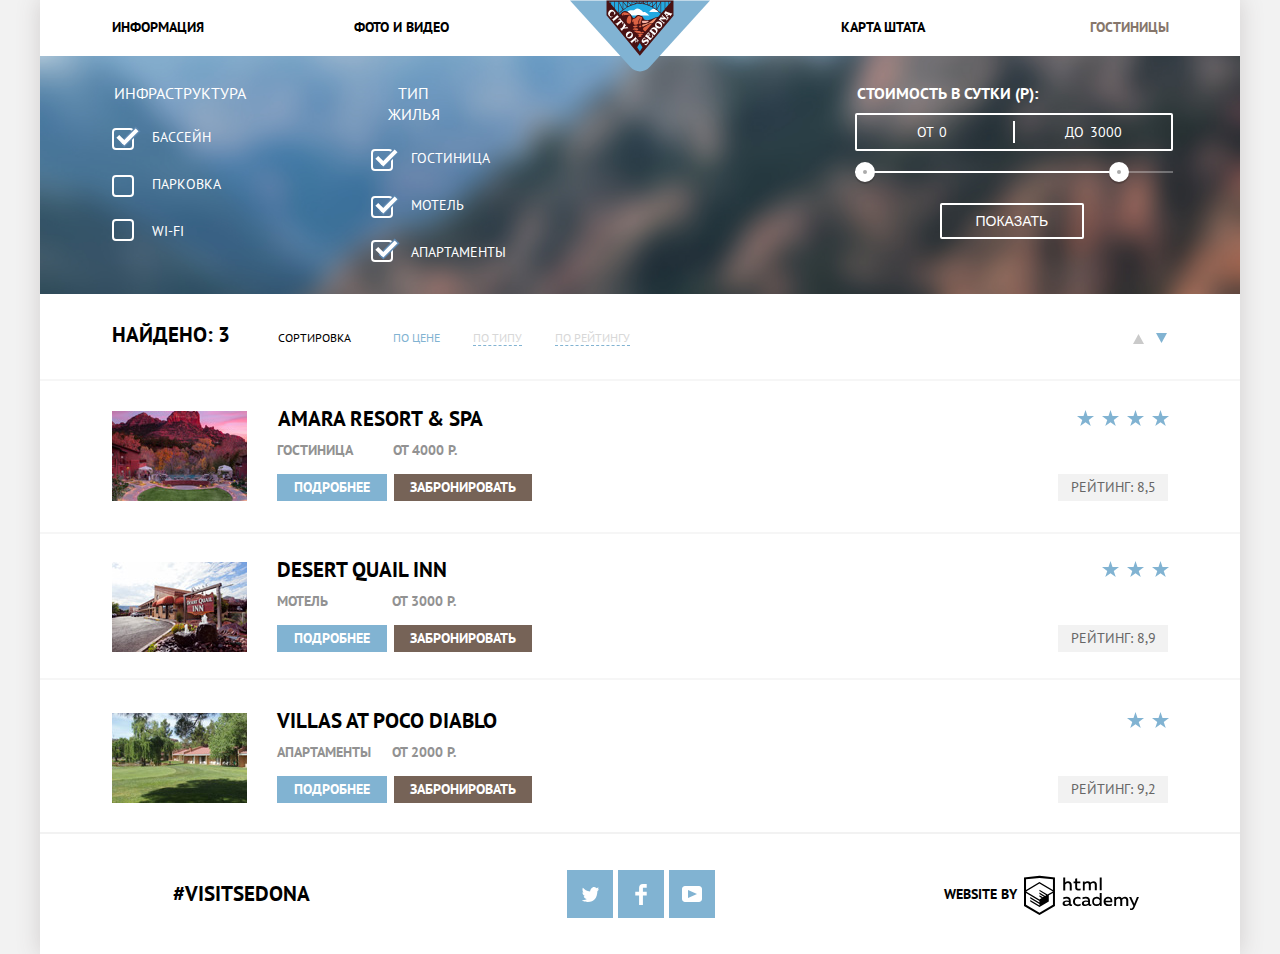
==== commit 7c307d64: "финал v2.0" ====
--- a/inner.html
+++ b/inner.html
@@ -4,7 +4,7 @@
     <meta charset="utf-8">
     <title>sedona</title>
     <link href="https://fonts.googleapis.com/css?family=PT+Sans:400,700" rel="stylesheet">
-    <link href="css/normalize.css" rel="stylesheet">
+    <link href="css/normalize.min.css" rel="stylesheet">
     <link href="css/style.min.css" rel="stylesheet">  
   </head>
 
@@ -51,21 +51,21 @@
               <legend class="type-infrastructure">инфраструктура</legend>
               <ul class="infrastructure-list">
                 <li>
-                  <label class="labelcheck" for="infrastructure-pool">
+                  <label class="label-check" for="infrastructure-pool">
                     <input class="visually-hidden" type="checkbox" name="pool" id="infrastructure-pool" checked hidden>                  
                     <span class="checkbox-pool"></span>
                     бассейн                  
                   </label>
                 </li>
                 <li>
-                  <label class="labelcheck" for="infrastructure-parcking-place">
-                    <input class="visually-hidden" type="checkbox" name="parcking-place" id="infrastructure-parcking-place" hidden>
-                    <span class="checkbox-parcking"></span>
+                  <label class="label-check" for="infrastructure-parking-place">
+                    <input class="visually-hidden" type="checkbox" name="parking-place" id="infrastructure-parking-place" hidden>
+                    <span class="checkbox-parking"></span>
                     парковка                    
                   </label>
                 </li>
                 <li>
-                  <label class="labelcheck" for="infrastructure-wi-fi">
+                  <label class="label-check" for="infrastructure-wi-fi">
                     <input class="visually-hidden" type="checkbox" name="wi-fi" id="infrastructure-wi-fi" hidden>
                     <span class="checkbox-wifi"></span>
                     wi-fi                    
@@ -77,23 +77,23 @@
               <legend class="type-lodging">тип жилья</legend>
               <ul class="lodging-list">
                 <li>
-                  <label class="labelcheck" for="lodging-hotel">
+                  <label class="label-check" for="lodging-hotel">
                     <input class="visually-hidden" type="checkbox" name="hotel" id="lodging-hotel" checked hidden> 
                     <span class="checkbox-hotel"></span>
                       гостиница                     
                   </label>
                 </li>
                 <li>
-                  <label class="labelcheck" for="lodging-motel">
+                  <label class="label-check" for="lodging-motel">
                     <input class="visually-hidden" type="checkbox" name="motel" id="lodging-motel" checked hidden>
                     <span class="checkbox-motel"></span>
                     мотель                    
                   </label>
                 </li>
                 <li>
-                  <label class="labelcheck" for="lodging-apartments">
+                  <label class="label-check" for="lodging-apartments">
                     <input class="visually-hidden" type="checkbox" name="apartments" id="lodging-apartments" checked hidden>
-                    <span class="checkbox-apartaments"></span>
+                    <span class="checkbox-apartments"></span>
                     апартаменты                    
                   </label>
                 </li>
@@ -127,19 +127,19 @@
         <svg class="icon-up" xmlns="http://www.w3.org/2000/svg" width="11" height="10" viewBox="0 0 11 10">
           <path d="M5.5 0L0 10h11z"/>
         </svg>
-        <svg class="icon-down" xmlns="http://www.w3.org/2000/svg" width="11" height="10" viewBox="0 0 11 10">
+        <svg class="icon-down active" xmlns="http://www.w3.org/2000/svg" width="11" height="10" viewBox="0 0 11 10">
           <path d="M5.5 10L0 0h11"/>
         </svg>
-
-        <section class="results">
-          <p>найдено: 3</p>          
-        </section>
-
+       
+        <p class="results">найдено: 3</p>          
+        
         <section class="sorting">
           <p>сортировка</p>
+          <div class="sort-items">
           <a href="#" class="sorting-price sort">по цене</a> 
           <a href="#" class="sorting-type sort">по типу</a>
-          <a href="#" class="sorting-raiting sort">по рейтингу</a>                      
+          <a href="#" class="sorting-rating sort">по рейтингу</a>
+          </div>                      
         </section>
       </div>  
 
@@ -164,13 +164,13 @@
                     <a class="button-details" href="#">
                       подробнее
                     </a>
-                    <a class="button-bookin" href="#">
+                    <a class="button-booking" href="#">
                       забронировать
                     </a>
                   </div>
                 </div>
-              <div class="raiting-stars">              
-                <ul class="raiting-stars-catalog">
+              <div class="rating-stars">              
+                <ul class="rating-stars-catalog">
                   <li>
                     <svg class="stars" xmlns="http://www.w3.org/2000/svg" viewBox="0 0 18 17"><path fill="#81B3D2" d="M9.002 0l2.126 6.494h6.877l-5.564 4.012L14.566 17l-5.564-4.013L3.438 17l2.126-6.494L0 6.494h6.878z"/>
                     </svg>
@@ -191,7 +191,7 @@
                     </svg>
                   </li>                  
                 </ul>                           
-                <span class="solo-raiting">рейтинг: 8,5</span>
+                <span class="solo-rating">рейтинг: 8,5</span>
               </div>  
             </li>
             <li class="catalog-item-desert">            
@@ -212,13 +212,13 @@
                     <a class="button-details" href="#">
                       подробнее
                     </a>
-                    <a class="button-bookin" href="#">
+                    <a class="button-booking" href="#">
                       забронировать
                     </a>
                   </div>
                 </div>
-              <div class="raiting-stars">           
-                <ul class="raiting-stars-catalog">
+              <div class="rating-stars">           
+                <ul class="rating-stars-catalog">
                   <li>
                     <svg class="stars" xmlns="http://www.w3.org/2000/svg" viewBox="0 0 18 17">
                       <path fill="#81B3D2" d="M9.002 0l2.126 6.494h6.877l-5.564 4.012L14.566 17l-5.564-4.013L3.438 17l2.126-6.494L0 6.494h6.878z"/>
@@ -235,7 +235,7 @@
                     </svg>
                   </li>                                 
                 </ul>   
-                <span class="solo-raiting">рейтинг: 8,9</span>
+                <span class="solo-rating">рейтинг: 8,9</span>
               </div>  
             </li>
             <li class="catalog-item-poco">              
@@ -256,13 +256,13 @@
                     <a class="button-details" href="#">
                       подробнее
                     </a>
-                    <a class="button-bookin" href="#">
+                    <a class="button-booking" href="#">
                       забронировать
                     </a>
                   </div>
                 </div>
-              <div class="raiting-stars">            
-                <ul class="raiting-stars-catalog">
+              <div class="rating-stars">            
+                <ul class="rating-stars-catalog">
                   <li>
                     <svg class="stars" xmlns="http://www.w3.org/2000/svg" viewBox="0 0 18 17">
                       <path fill="#81B3D2" d="M9.002 0l2.126 6.494h6.877l-5.564 4.012L14.566 17l-5.564-4.013L3.438 17l2.126-6.494L0 6.494h6.878z"/>
@@ -274,7 +274,7 @@
                     </svg>
                   </li>                                    
                 </ul>                          
-                <span class="solo-raiting">рейтинг: 9,2</span>
+                <span class="solo-rating">рейтинг: 9,2</span>
               </div> 
             </li>     
           </ul>     
@@ -322,7 +322,7 @@
         <p class="footer-copyright">
           <b>website by</b> 
           <a class="button" href="https://htmlacademy.ru">
-            <svg class="htmllogo" id="Layer_1" data-name="Layer 1" xmlns="http://www.w3.org/2000/svg" viewBox="0 0 108.08 36.85">
+            <svg class="html-logo" id="Layer_1" data-name="Layer 1" xmlns="http://www.w3.org/2000/svg" viewBox="0 0 108.08 36.85">
               <title>logo-htmlacademy-small1</title>
               <path d="M44.61,26.88a2,2,0,0,0,.55-0.1v1.33a3.25,3.25,0,0,1-1.18.21,1.67,1.67,0,0,1-1.67-1,4.84,4.84,0,0,1-3.14,1.08c-1.51,0-2.91-.83-2.91-2.55,0-2.13,2-2.79,3.71-2.79a11.08,11.08,0,0,1,2.17.25v-0.3c0-1-.76-1.77-2.19-1.77a7.42,7.42,0,0,0-3,.64v-1.7a10.21,10.21,0,0,1,3.19-.55c2.36,0,3.81,1.12,3.81,3.65v3a0.54,0.54,0,0,0,.49.59h0.17Zm-6.44-1.13A1.35,1.35,0,0,0,39.63,27h0.11a3.39,3.39,0,0,0,2.41-1V24.58a9.72,9.72,0,0,0-1.81-.21c-1,0-2.16.33-2.16,1.38h0Zm12.36-6.11a5,5,0,0,1,2.57.64V22a4.08,4.08,0,0,0-2.3-.7,2.75,2.75,0,1,0,0,5.49,5,5,0,0,0,2.43-.64v1.71a6.27,6.27,0,0,1-2.76.57A4.21,4.21,0,0,1,46,24.51q0-.21,0-0.41a4.32,4.32,0,0,1,4.18-4.46h0.38Zm12.17,7.24a2,2,0,0,0,.55-0.1v1.33a3.25,3.25,0,0,1-1.18.21,1.67,1.67,0,0,1-1.67-1,4.84,4.84,0,0,1-3.14,1.08c-1.51,0-2.91-.83-2.91-2.55,0-2.13,2-2.79,3.71-2.79a11.08,11.08,0,0,1,2.17.25v-0.3c0-1-.76-1.77-2.19-1.77a7.42,7.42,0,0,0-3,.64v-1.7a10.21,10.21,0,0,1,3.19-.55c2.36,0,3.81,1.12,3.81,3.65v3a0.54,0.54,0,0,0,.49.59h0.17Zm-6.44-1.13A1.35,1.35,0,0,0,57.73,27h0.11a3.39,3.39,0,0,0,2.41-1V24.58a9.72,9.72,0,0,0-1.81-.21c-1.06,0-2.16.33-2.16,1.38h0ZM73,16V28.2H71.35V26.88a3.88,3.88,0,0,1-3.19,1.54,4.4,4.4,0,0,1,0-8.78,3.81,3.81,0,0,1,3,1.3V16H73Zm-4.53,5.22a2.76,2.76,0,1,0,0,5.52A2.86,2.86,0,0,0,71.15,25V23A2.91,2.91,0,0,0,68.49,21.27ZM79,19.64c3.31,0,4.46,2.68,3.92,5.09H76.7c0.21,1.5,1.67,2.11,3.19,2.11a6.11,6.11,0,0,0,2.64-.59v1.6a7.14,7.14,0,0,1-3,.57C77,28.42,74.78,27,74.78,24a4.18,4.18,0,0,1,4-4.39H79Zm0.09,1.54a2.28,2.28,0,0,0-2.44,2.1v0.06H81.3A2,2,0,0,0,79.13,21.18Zm5.73,7V19.87h1.65v1a3.81,3.81,0,0,1,2.78-1.27A2.86,2.86,0,0,1,91.89,21a4.12,4.12,0,0,1,2.91-1.33A3.06,3.06,0,0,1,98,23V28.2h-1.9V23.05a1.59,1.59,0,0,0-1.42-1.75H94.42a2.8,2.8,0,0,0-2.07,1.12V28.2h-1.9V23.05A1.59,1.59,0,0,0,89,21.31H88.8a3,3,0,0,0-2.21,1.29v5.63H84.86Zm21.31-8.33h1.9l-3.91,9.46c-0.9,2.17-2.09,2.86-3.35,2.86a4.76,4.76,0,0,1-1.1-.14V30.46a2.86,2.86,0,0,0,.85.12c0.9,0,1.58-.64,2.07-1.9l0.17-.42-4-8.4h2l2.86,6.29ZM38.73,1.46V6.22a3.81,3.81,0,0,1,2.7-1.14,3.25,3.25,0,0,1,3.44,3.4v5.15H43V8.72a1.81,1.81,0,0,0-1.61-2h-0.3a2.93,2.93,0,0,0-2.32,1.39v5.52h-1.9V1.46h1.9ZM49.94,2.31v3h3V6.91h-3v3.81c0,1.1.5,1.46,1.58,1.46a4.49,4.49,0,0,0,1.69-.33v1.6A6.8,6.8,0,0,1,51,13.8a2.55,2.55,0,0,1-2.86-2.74V6.89H46.58V5.26h1.5V2.74Zm5.4,11.31V5.28H57v1A3.81,3.81,0,0,1,59.77,5a2.86,2.86,0,0,1,2.6,1.33A4.12,4.12,0,0,1,65.28,5,3.06,3.06,0,0,1,68.44,8.4v5.21h-1.9V8.46a1.59,1.59,0,0,0-1.42-1.75H64.89a2.8,2.8,0,0,0-2.07,1.12v5.78h-1.9V8.46A1.59,1.59,0,0,0,59.5,6.71H59.27A3,3,0,0,0,57.06,8v5.63H55.34ZM71.17,1.45H73V13.6H71.17V1.45ZM14.71,0H14.55L0,1.54V28.21l14.55,8.66,14.55-8.66V1.54Zm12.5,27.1L14.55,34.64,1.9,27.12V16.18l12.59,7.5V25L5.86,19.9v1.31l8.68,5.21v1.39L5.87,22.65V24l8.68,5.21,8.75-5.24V18.31L27.2,16V27.12Zm0-12.53-3.48,2-1.6,1L14.51,13v1.31L21,18.23H21l-0.14.09-1,.54-5.37-3.2V17l4.24,2.52-1,.67-3.2-1.9v1.31l2.1,1.24L14.5,22.1,2,14.65,14.51,7.11Zm0-1.32L14.49,5.76,1.91,13.25v-10L14.56,1.92,27.21,3.25v10h0Z" transform="translate(0 -0.02)" fill=""/></svg>
             </a>
--- a/css/style.min.css
+++ b/css/style.min.css
@@ -1 +1 @@
-body{margin:0;padding:0;font-family:"PT Sans",Arial,sans-serif;font-size:14px;line-height:21px;font-weight:400;color:#fff;text-transform:uppercase;background-color:#f2f2f2}h1{color:#000}.main-header ul,.feauters ul,.causes ul,.search-hotels ul,.catalog ul,.main-footer ul{list-style:none}a{text-decoration:none}img{max-width:100%;height:auto}.visually-hidden:not(:focus):not(:active){position:absolute;width:1px;height:1px;margin:-1px;border:0;padding:0;white-space:nowrap;-webkit-clip-path:inset(100%);clip-path:inset(100%);clip:rect(0 0 0 0);overflow:hidden}.main-header a{color:#000}.header-navigation{position:relative;z-index:1}.catalog-name a:hover,.header-navigation .info:hover,.header-navigation .photo:hover,.header-navigation .map-state:hover,.header-navigation .navigation-hotels:hover{color:#81b3d2}.header-navigation .info:active,.header-navigation .photo:active,.header-navigation .map-state:active,.header-navigation .navigation-hotels:active{color:#dadada}.header-navigation .info:visited,.header-navigation .photo:visited,.header-navigation .map-state:visited{color:#86766b}.header-navigation .navigation-hotels-current{color:#86766b}.container{width:1200px;margin:auto;text-align:center;-webkit-box-shadow:0 0 22px 1px #d3d0d0;box-shadow:0 0 22px 1px #d3d0d0}.item-info{width:238px;text-align:left}.item-photo{width:238px;text-align:left}.item-map-state{width:238px;margin-left:91px;text-align:right}.item-nav{width:240px;text-align:right}.site-navigation{padding:0;margin:0;padding-top:14px;padding-bottom:14px;padding-left:72px;padding-right:25px;text-align:left}.site-navigation li{display:inline-block}.site-navigation a{display:block;padding-bottom:2px}.main-logo{position:absolute;top:0;left:50%;-webkit-transform:translateX(-50%);-ms-transform:translateX(-50%);transform:translateX(-50%)}.main-header,.interest .searching,.main-footer b{font-size:14px;line-height:26px;font-weight:700;color:#000;background-color:#fff}.feauters-list{position:relative;margin:0;padding-left:0;padding-top:138px;padding-bottom:67px;background-color:#fff;display:-webkit-box;display:-ms-flexbox;display:flex;-ms-flex-pack:distribute;justify-content:space-around}.feauters-item{width:300px}.filter{display:-webkit-box;display:-ms-flexbox;display:flex;min-height:215px;background-color:#f8f5f2;background-image:url(../img/main-back-inner.jpg);background-position:center -292px;background-repeat:no-repeat;background-size:1200px 800px}.labelcheck{position:relative;cursor:pointer}.labelcheck input[type="checkbox"] .checkbox-hotel,.labelcheck input[type="checkbox"] .checkbox-pool{position:absolute;top:1px;left:-40px;width:18px;height:18px;border:2px solid #fff;border-radius:4px}.labelcheck input[type="checkbox"] .checkbox-motel,.labelcheck input[type="checkbox"] .checkbox-parcking{position:absolute;top:1px;left:-40px;width:18px;height:18px;border:2px solid #fff;border-radius:4px}.labelcheck input[type="checkbox"] .checkbox-apartaments,.labelcheck input[type="checkbox"] .checkbox-wifi{position:absolute;top:-2px;left:-40px;width:18px;height:18px;border:2px solid #fff;border-radius:4px}.labelcheck input[type="checkbox"]:checked .checkbox-hotel::before,.labelcheck input[type="checkbox"]:checked .checkbox-pool::before,.labelcheck input[type="checkbox"]:checked .checkbox-motel::before,.labelcheck input[type="checkbox"]:checked .checkbox-parcking::before,.labelcheck input[type="checkbox"]:checked .checkbox-apartaments::before,.labelcheck input[type="checkbox"]:checked .checkbox-wifi::before{content:"";position:absolute;-webkit-transform:rotate(45deg);-ms-transform:rotate(45deg);transform:rotate(45deg);left:14px;top:-3px;height:20px;width:4px;background-color:#fff;-webkit-box-shadow:0 0 0 1.5px #5d87af;box-shadow:0 0 0 1.5px #5d87af}.labelcheck input[type="checkbox"]:checked .checkbox-hotel::after,.labelcheck input[type="checkbox"]:checked .checkbox-pool::after,.labelcheck input[type="checkbox"]:checked .checkbox-motel::after,.labelcheck input[type="checkbox"]:checked .checkbox-parcking::after,.labelcheck input[type="checkbox"]:checked .checkbox-apartaments::after,.labelcheck input[type="checkbox"]:checked .checkbox-wifi::after{content:"";position:absolute;top:5px;left:5px;width:4px;height:9px;-webkit-transform:rotate(-45deg);-ms-transform:rotate(-45deg);transform:rotate(-45deg);background-color:#fff}.filter input[type="text"]{font:inherit;color:#fff;text-transform:uppercase;padding-bottom:10px}.search-hotels legend{font-size:16px;line-height:21px;color:#fff;padding-top:27px}.type-lodging{padding-right:88px}.lodging-list{padding-left:42px}.type-infrastructure{padding-right:44px}.intro h2,.main-footer{font-size:21px;line-height:26px;font-weight:700;color:#000;background-color:#fff}.intro{padding-top:43px;padding-bottom:37px;background-color:#fff}.intro p{display:inline-block;margin-top:10px;letter-spacing:.1px;font-size:14px;line-height:26px;color:#333;background-color:#fff}.true-city{display:-webkit-box;display:-ms-flexbox;display:flex;-webkit-box-align:center;-ms-flex-align:center;align-items:center;width:100%;overflow:hidden}.true-city-text{padding-top:46px;-webkit-box-sizing:border-box;box-sizing:border-box;color:#fff;background-color:#81b3d2;width:33.333%;min-height:256px;padding-right:35px;padding-bottom:39px;padding-left:35px;text-align:center}.image-city{position:relative;width:66.666%;height:256px}.image-city img{position:relative;top:48%;-webkit-transform:translateY(-50%);-ms-transform:translateY(-50%);transform:translateY(-50%)}.true-city-text p{margin:21px}.true-city h3,.diablo-bridge h3{font-size:21px;line-height:21px;font-weight:700;color:#fff;width:151px;margin:0;margin-top:2px;margin-left:89px;margin-bottom:24px;background-color:#81b3d2}.diablo-bridge-text{padding-top:44px;-webkit-box-sizing:border-box;box-sizing:border-box;color:#fff;background-color:#81b3d2;width:33.333%;min-height:256px;padding-right:35px;padding-bottom:35px;padding-left:35px;text-align:center}.diablo-bridge-text p{margin:22px 4px}.image-bridge{position:relative;width:66.666%;height:256px}.image-bridge img{position:relative;top:49%;-webkit-transform:translateY(-50%);-ms-transform:translateY(-50%);transform:translateY(-50%)}.swap{display:-webkit-box;display:-ms-flexbox;display:flex;-webkit-box-orient:vertical;-webkit-box-direction:normal;-ms-flex-direction:column;flex-direction:column}.diablo-bridge{display:-webkit-box;display:-ms-flexbox;display:flex;-webkit-box-orient:horizontal;-webkit-box-direction:reverse;-ms-flex-direction:row-reverse;flex-direction:row-reverse;-webkit-box-align:center;-ms-flex-align:center;align-items:center;width:100%;overflow:hidden;-webkit-box-ordinal-group:0;-ms-flex-order:-1;order:-1}.true-city,.diablo-bridge{font-size:14px;line-height:21px;color:#fff;background-color:#81b3d2}.number span{font-size:14px;line-height:21px;color:#fff}.feauters h3{font-size:21px;line-height:21px;font-weight:700;color:#000;padding-bottom:5px;background-color:#fff}.house:before{content:"";position:absolute;top:59px;left:161px;width:76px;height:74px;background-image:url(../img/icon-1.svg);background-repeat:no-repeat;background-position:0 0}.eat:before{content:"";position:absolute;top:59px;left:563px;width:75px;height:70px;background-image:url(../img/icon-3.svg);background-repeat:no-repeat;background-position:0 0}.suvenir:before{content:"";position:absolute;right:156px;top:55px;width:75px;height:76px;background-image:url(../img/icon-2.svg);background-repeat:no-repeat;background-position:0 0}.feauters p{font-size:14px;line-height:21px;color:#333;background-color:#fff}.causes{font-size:14px;line-height:21px;color:#333;background-color:#eee}.causes-list{display:-webkit-box;display:-ms-flexbox;display:flex;-ms-flex-pack:distribute;justify-content:space-around;-webkit-box-align:center;-ms-flex-align:center;align-items:center;margin:0;margin-top:26px;padding:0;margin-bottom:24px}.causes h3{font-size:21px;line-height:21px;font-weight:700;color:#000;width:125px;margin-left:65px;margin-bottom:25px;background-color:#eee}.causes-list li{width:261px;margin-bottom:20px}.causes-list p{padding-top:7px}.causes-list li:last-child{width:259px}.interest p{font-size:14px;line-height:24px;color:#333;font-weight:inherit;background-color:#fff;margin:0}.interest h2{font-size:30px;line-height:36px;font-weight:700;color:#000;background-color:#fff;margin:0;padding-top:47px}.searching p{margin:0}.interest{position:relative;background-color:#fff}.searching{display:none;position:absolute;-webkit-box-sizing:border-box;box-sizing:border-box;left:50%;-webkit-transform:translateX(-50%);-ms-transform:translateX(-50%);transform:translateX(-50%);z-index:1;padding-top:32px;padding-left:55px;padding-right:55px;padding-bottom:55px}.searching-script{display:block}.interest label{padding-right:21px}.map{width:1200px;height:470px;background-color:#fff;background-image:url(../img/map.png);background-repeat:no-repeat;background-position:0 0}.google-map{width:100%;height:100%;border:none}.searching-button{font-size:21px;line-height:26px;font-weight:700;color:#fff;text-transform:uppercase;background-color:#766357;padding:30px 140px;margin-top:30px;border:none}.arrival-date,.departure-date{position:relative;width:302px;height:35px;padding-left:10px;padding-right:30px;background-color:#f2f2f2;border:none}.people{display:-webkit-box;display:-ms-flexbox;display:flex;-webkit-box-pack:end;-ms-flex-pack:end;justify-content:flex-end}.people-arrival,.people-arrival1{font-size:0}.plus,.minus,.adults-number,.kids-number{width:38px;height:38px;font-weight:700;line-height:21px;font-size:14px;-webkit-box-sizing:border-box;box-sizing:border-box;border:0;background-color:#f2f2f2;font-family:"PT Sans",Arial,sans-serif;text-align:center;color:#000;display:inline-block;vertical-align:top}input::-webkit-input-placeholder{font-size:inherit;font-weight:700;color:#000;text-transform:uppercase}input:-ms-input-placeholder{font-size:inherit;font-weight:700;color:#000;text-transform:uppercase}input::-ms-input-placeholder{font-size:inherit;font-weight:700;color:#000;text-transform:uppercase}input::placeholder{font-size:inherit;font-weight:700;color:#000;text-transform:uppercase}.plus,.minus{font-size:20px;font-weight:700;color:#a9a9a9}.plus:hover,.minus:hover{color:#000}.plus:active,.minus:active{color:#81b3d2}label.adult{padding-right:40px}.people-arrival{padding-right:54px;margin-top:-5px}label.kid{padding-right:26px}.people-arrival1{margin-top:-5px}.searching-button:active{background-color:rgba(80,62,51);color:rgba(255,255,255,.3)}.interest input{background-color:#f2f2f2}.arrival-date:hover,.departure-date:hover{background-color:#ebebeb}.arrival-date:focus,.departure-date:focus{width:298px;height:31px;background-color:#fff;border:2px solid #eee}.item-departure-date{padding-top:14px;padding-bottom:36px}.item-arrival-date{padding-top:25px;padding-bottom:16px}.text-interest{padding-top:25px;padding-bottom:16px}.search{font-size:21px;line-height:26px;font-weight:700;color:#fff;text-transform:uppercase;text-align:center;vertical-align:middle;background-color:#81b3d2;border:none;margin-top:53px;padding-right:198px;padding-left:193px;padding-top:16px;padding-bottom:17px}.search:hover{background-color:#669ec0}.search:active{color:rgba(255,255,255,.3);background-color:rgb(84,150,189)}.field-infrastructure{width:175px;border:none;margin-right:0;margin-left:72px;padding:0}.field-lodging{width:175px;border:none;margin-left:79px;padding:0}.infrastructure-list li,.field-lodging li{display:-webkit-box;display:-ms-flexbox;display:flex;-webkit-box-orient:horizontal;-webkit-box-direction:normal;-ms-flex-direction:row;flex-direction:row;-webkit-box-pack:start;-ms-flex-pack:start;justify-content:flex-start;padding-top:9px;min-height:38px}.field-range{color:#fff;text-transform:uppercase;margin-left:298px;border:none}.catalog-list{margin:0;padding:0}.catalog-item-amara{padding-left:72px;padding-top:16px}.catalog-decoration{-webkit-box-sizing:border-box;box-sizing:border-box;text-align:left;padding-left:13px}.catalog-item-amara .catalog-name{margin:0;margin-left:18px;margin-bottom:8px;margin-top:9px}.catalog-item-amara .buttons-details{margin-left:17px;margin-top:13px}.catalog-item-amara .text-catalog{display:block;margin-left:17px}.catalog-item-desert{margin-top:11px;padding-top:14px;padding-left:72px}.catalog-item-amara b{padding-right:36px}.catalog-item-desert .catalog-name,.catalog-item-poco .catalog-name{padding-left:17px;margin:0;margin-top:9px;margin-bottom:8px}.catalog-item-desert .text-catalog{margin-left:17px}.catalog-item-desert b{padding-right:60px}.catalog-item-poco b{padding:0;padding-right:17px}.catalog-item-poco{padding-top:19px;padding-left:72px;padding-bottom:9px;margin-top:6px;border-bottom:2px solid #f2f2f2}.catalog-item-poco .text-catalog{padding-left:17px}.solo-raiting{display:block}.catalog{background-color:#fff}.catalog-item-desert .buttons-details,.catalog-item-poco .buttons-details{margin-top:13px;margin-left:17px}.catalog .button-details{font-size:14px;line-height:21px;font-weight:700;color:#fff;text-transform:uppercase;display:inline-block;padding:3px 17px;margin-right:3px;background-color:#81b3d2}.catalog .button-details:hover{background-color:#669ec0}.catalog .button-details:active{color:rgba(255,255,255,.3);background-color:rgb(84,150,189)}.catalog .button-bookin{font-size:14px;line-height:21px;font-weight:700;color:#fff;text-transform:uppercase;display:inline-block;padding:3px 16px;background-color:#766357}.catalog .button-bookin:hover,.searching-button:hover{background-color:#604e43}.catalog .button-bookin:active{color:rgba(255,255,255,.3);background-color:#503e33}.catalog b{font-size:14px;line-height:21px;color:#929292;font-family:inherit}.catalog a,.results{font-size:21px;line-height:26px;font-weight:700;color:#000}.catalog span{font-size:14px;line-height:21px;color:#666;background-color:#f2f2f2;display:inline-block;text-align:center;width:110px;margin-top:41px;margin-left:26px;margin-right:8px;padding:3px 0}.catalog li{display:-webkit-box;display:-ms-flexbox;display:flex;border-top:2px solid #f6f6f6;color:#a2a2a2}.catalog-decoration{-webkit-box-sizing:border-box;box-sizing:border-box;text-align:left;padding-left:13px}.sort.sorting-raiting{margin-left:35px;padding-top:9px}.sort.sorting-type{margin-left:32px;padding-top:10px}.sorting-price.sort{margin-left:42px;padding-top:10px}.sorting-results{position:relative;display:-webkit-box;display:-ms-flexbox;display:flex;padding-left:72px;padding-top:7px;padding-bottom:10px;background-color:#fff}.sorting{display:-webkit-box;display:-ms-flexbox;display:flex;-webkit-box-align:center;-ms-flex-align:center;align-items:center;padding-left:45px}.sorting p{font-size:12px;line-height:18px;color:#000;margin-top:23px;padding-left:3px}.sorting-price,.sorting-type,.sorting-raiting{font-size:12px;line-height:18px;color:#d8d8d8;border-bottom:1px dashed #81b3d2}.sorting-price:hover,.sorting-type:hover,.sorting-raiting:hover{color:#81b3d2;border-bottom:1px dashed #81b3d2}.sorting-price:active,.sorting-type:active,.sorting-raiting:active{color:#000;border:none}.sorting-price:focus,.sorting-type:focus,.sorting-raiting:focus{color:#81b3d2;border:none}.catalog-name a:active{color:#d8d8d8}.hero{position:relative;height:508px;background-color:#fff;background-image:url(../img/main-backg.jpg);background-repeat:no-repeat;background-position:0 -42px}.main-footer{display:-webkit-box;display:-ms-flexbox;display:flex;-webkit-box-align:center;-ms-flex-align:center;align-items:center;-webkit-box-pack:justify;-ms-flex-pack:justify;justify-content:space-between}.footer-social-inner ul{display:-webkit-box;display:-ms-flexbox;display:flex;width:150px;margin:0 auto;padding:0;padding-left:5px;padding-right:5px}.footer-social ul{display:-webkit-box;display:-ms-flexbox;display:flex;width:150px;margin:0 auto;padding:0;padding-left:5px;padding-right:5px;padding-top:5px}.footer-social li,.footer-social-inner li{margin-right:5px}.social-button{display:-webkit-box;display:-ms-flexbox;display:flex;-webkit-box-align:center;-ms-flex-align:center;align-items:center;-webkit-box-pack:center;-ms-flex-pack:center;justify-content:center;width:46px;height:48px;background-color:#81b3d2;margin:36px 0}.social-button:hover{background-color:#669ec0}.social-button:active{background-color:#5496bd}.footer-copyright{display:-webkit-box;display:-ms-flexbox;display:flex;-webkit-box-pack:center;-ms-flex-pack:center;justify-content:center;-webkit-box-align:center;-ms-flex-align:center;align-items:center;margin:0;margin-right:101px;margin-top:8px}.footer-copyright b{padding-right:7px;margin-bottom:9px;display:inline-block}.visitsedona{margin:0;margin-left:133px;margin-right:30px;color:#000}.sedona-logo{width:140px;height:72px}.calendar1{position:absolute;left:483px;top:65px;fill:#c8c3c3}.calendar2{position:absolute;left:483px;top:132px;fill:#c8c3c3}.calendar1:hover,.calendar2:hover{fill:#484848}.calendar1:active,.calendar2:active{fill:#a4c8df}.htmllogo{width:115px;height:41px}.htmllogo:hover{fill:#81b3d2}.htmllogo:active{fill:#bdbbbc}.icon-up{position:absolute;right:96px;top:40px;fill:#cacaca}.icon-down{position:absolute;top:39px;right:73px;fill:#cacaca}.icon-up:hover,.icon-down:hover{fill:#231f20}.icon-up:active,.icon-down:active{fill:#81b3d2}.icon-up:focus,.icon-down:focus{fill:#81b3d2}.social-button-svg{fill:#fff}.social-button-svg:active{fill:#88b6d1}.welcome{margin-top:76px;width:459px;height:353px}.hero:before{content:"";position:absolute;width:1200px;height:70px;bottom:-13px;left:0;background-image:url(../img/intro-mask.svg);background-position:0 0;background-repeat:no-repeat}.raiting-stars-catalog{text-align:right;margin-top:12px;margin-right:7px}.raiting-stars-catalog li{display:inline-block;border:none}.raiting-stars{margin-left:auto;margin-right:64px}.stars{width:17px;height:18px;margin-left:4px}.field-range-title{margin-bottom:4px;padding-right:135px;font-weight:600;font-size:16px;line-height:21px}.price-controls{position:relative;height:34px;margin-bottom:20px;font-size:0;border:2px solid #fff;border-radius:2px}.price-controls::after{content:"";position:absolute;top:50%;left:50%;width:2px;height:22px;background:#fff;-webkit-transform:translate(-50%,-50%);-ms-transform:translate(-50%,-50%);transform:translate(-50%,-50%)}.price-controls label{display:inline-block;font-size:14px;line-height:38px;vertical-align:top;cursor:pointer}.catalog-item-poco img,.catalog-item-amara img,.catalog-item-desert img{margin:14px 0}.price-controls .min-price,.price-controls .max-price{padding-left:53px;padding-right:5px;margin-top:-3px}.price-controls input{width:66px;margin:0;color:inherit;font:inherit;background:none;border:none}.range-controls{position:relative;margin-bottom:32px}.range-controls .scale{height:2px;background:rgba(255,255,255,.3)}.range-controls .bar{width:80%;height:2px;background:#fff}.range-toggle{position:absolute;top:-9px;width:4px;height:4px;background:#ababab;border:8px solid #fff;border-radius:50%;-webkit-box-shadow:0 2px 1px 0 rgba(0,1,1,.2);box-shadow:0 2px 1px 0 rgba(0,1,1,.2);cursor:pointer}.range-toggle:hover{background:#1c4f80;width:5px;height:5px}.range-toggle-min{left:0}.range-toggle-max{left:80%}.show{display:block;margin-left:85px;margin-top:-2px;padding:6px 34px;font-size:14px;line-height:20px;color:#fff;text-transform:uppercase;background:transparent;border:2px solid #fff;border-radius:2px;cursor:pointer}.show:hover{color:#000;background:#fff}+.catalog .button-booking,.catalog .button-details,.field-range,.search,.searching-button,.show,body{text-transform:uppercase}body{margin:0;padding:0;font-family:"PT Sans",Arial,sans-serif;font-size:14px;line-height:21px;font-weight:400;color:#fff;background-color:#f2f2f2}.main-header a,h1{color:#000}.catalog ul,.causes ul,.feauters ul,.main-footer ul,.main-header ul,.search-hotels ul{list-style:none}a{text-decoration:none}img{max-width:100%;height:auto}.visually-hidden:not(:focus):not(:active){position:absolute;width:1px;height:1px;margin:-1px;border:0;padding:0;white-space:nowrap;-webkit-clip-path:inset(100%);clip-path:inset(100%);clip:rect(0 0 0 0);overflow:hidden}.header-navigation{position:relative;z-index:1}.catalog-name a:hover,.header-navigation .info:hover,.header-navigation .map-state:hover,.header-navigation .navigation-hotels:hover,.header-navigation .photo:hover{color:#81b3d2}.header-navigation .info:active,.header-navigation .map-state:active,.header-navigation .navigation-hotels:active,.header-navigation .photo:active{color:#dadada}.header-navigation .info:visited,.header-navigation .map-state:visited,.header-navigation .navigation-hotels-current,.header-navigation .photo:visited{color:#86766b}.container{width:1200px;margin:auto;text-align:center;-webkit-box-shadow:0 0 22px 1px #d3d0d0;box-shadow:0 0 22px 1px #d3d0d0}.item-info,.item-photo{width:238px;text-align:left}.item-map-state{width:238px;margin-left:91px;text-align:right}.item-nav{width:240px;text-align:right}.site-navigation{padding:14px 25px 14px 72px;margin:0;text-align:left}.site-navigation li{display:inline-block}.site-navigation a{display:block;padding-bottom:2px}.main-logo{position:absolute;top:0;left:50%;-webkit-transform:translateX(-50%);-ms-transform:translateX(-50%);transform:translateX(-50%)}.interest .searching,.main-footer b,.main-header{font-size:14px;line-height:26px;font-weight:700;color:#000;background-color:#fff}.feauters-list{position:relative;margin:0;padding-left:0;padding-top:138px;padding-bottom:67px;background-color:#fff;display:-webkit-box;display:-ms-flexbox;display:flex;-ms-flex-pack:distribute;justify-content:space-around}.filter,.true-city{display:-webkit-box;display:-ms-flexbox}.feauters-item{width:300px}.filter{display:flex;min-height:215px;background-color:#f8f5f2;background-image:url(../img/main-back-inner.jpg);background-position:center -292px;background-repeat:no-repeat;background-size:1200px 800px}.label-check{position:relative;cursor:pointer}.label-check input[type=checkbox]+.checkbox-hotel,.label-check input[type=checkbox]+.checkbox-motel,.label-check input[type=checkbox]+.checkbox-parking,.label-check input[type=checkbox]+.checkbox-pool{position:absolute;top:1px;left:-40px;width:18px;height:18px;border:2px solid #fff;border-radius:4px}.label-check input[type=checkbox]+.checkbox-apartments,.label-check input[type=checkbox]+.checkbox-wifi{position:absolute;top:-2px;left:-40px;width:18px;height:18px;border:2px solid #fff;border-radius:4px}.label-check input[type=checkbox]:checked+.checkbox-apartments::before,.label-check input[type=checkbox]:checked+.checkbox-hotel::before,.label-check input[type=checkbox]:checked+.checkbox-motel::before,.label-check input[type=checkbox]:checked+.checkbox-parking::before,.label-check input[type=checkbox]:checked+.checkbox-pool::before,.label-check input[type=checkbox]:checked+.checkbox-wifi::before{content:"";position:absolute;-webkit-transform:rotate(45deg);-ms-transform:rotate(45deg);transform:rotate(45deg);left:14px;top:-3px;height:20px;width:4px;background-color:#fff;-webkit-box-shadow:0 0 0 1.5px #5d87af;box-shadow:0 0 0 1.5px #5d87af}.label-check input[type=checkbox]:checked+.checkbox-apartments::after,.label-check input[type=checkbox]:checked+.checkbox-hotel::after,.label-check input[type=checkbox]:checked+.checkbox-motel::after,.label-check input[type=checkbox]:checked+.checkbox-parking::after,.label-check input[type=checkbox]:checked+.checkbox-pool::after,.label-check input[type=checkbox]:checked+.checkbox-wifi::after{content:"";position:absolute;top:5px;left:5px;width:4px;height:9px;-webkit-transform:rotate(-45deg);-ms-transform:rotate(-45deg);transform:rotate(-45deg);background-color:#fff}.image-bridge,.image-city{height:256px;position:relative}.filter input[type=text]{font:inherit;color:#fff;text-transform:uppercase;padding-bottom:10px}.search-hotels legend{font-size:16px;line-height:21px;color:#fff;padding-top:27px}.intro h2,.intro p,.main-footer{line-height:26px;background-color:#fff}.type-lodging{padding-right:88px}.lodging-list{padding-left:42px}.type-infrastructure{padding-right:44px}.intro h2,.main-footer{font-size:21px;font-weight:700;color:#000}.intro h2{display:inline-block;vertical-align:middle;width:450px}.intro{padding-top:43px;padding-bottom:37px;background-color:#fff}.intro p{margin-top:10px;letter-spacing:.1px;font-size:14px;color:#333}.diablo-bridge,.diablo-bridge h3,.diablo-bridge-text,.true-city,.true-city h3,.true-city-text{background-color:#81b3d2;color:#fff}.true-city{display:flex;-webkit-box-align:center;-ms-flex-align:center;align-items:center;width:100%;overflow:hidden}.diablo-bridge,.swap{display:-webkit-box;display:-ms-flexbox}.true-city-text{-webkit-box-sizing:border-box;box-sizing:border-box;width:33.333%;min-height:256px;text-align:center;padding:46px 35px 37px}.image-city{width:66.666%}.image-city img{position:relative;top:48%;-webkit-transform:translateY(-50%);-ms-transform:translateY(-50%);transform:translateY(-50%)}.true-city-text p{margin:21px}.diablo-bridge h3,.true-city h3{font-size:21px;line-height:21px;font-weight:700;width:151px;margin:2px 0 24px 89px}.diablo-bridge-text{-webkit-box-sizing:border-box;box-sizing:border-box;width:33.333%;min-height:256px;text-align:center;padding:44px 35px 35px}.diablo-bridge-text p{margin:22px 4px}.image-bridge{width:66.666%}.image-bridge img{position:relative;top:49%;-webkit-transform:translateY(-50%);-ms-transform:translateY(-50%);transform:translateY(-50%)}.swap{display:flex;-webkit-box-orient:vertical;-webkit-box-direction:normal;-ms-flex-direction:column;flex-direction:column}.diablo-bridge{display:flex;-webkit-box-orient:horizontal;-webkit-box-direction:reverse;-ms-flex-direction:row-reverse;flex-direction:row-reverse;-webkit-box-align:center;-ms-flex-align:center;align-items:center;width:100%;overflow:hidden;-webkit-box-ordinal-group:0;-ms-flex-order:-1;order:-1}.causes-list,.people{display:-webkit-box;display:-ms-flexbox}.diablo-bridge,.true-city{font-size:14px;line-height:21px}.feauters h3,.feauters p{line-height:21px;background-color:#fff}.number span{font-size:14px;line-height:21px;color:#fff}.feauters h3{font-size:21px;font-weight:700;color:#000;padding-bottom:5px}.causes,.feauters p{font-size:14px;color:#333}.house:before{content:"";position:absolute;top:59px;left:161px;width:76px;height:74px;background-image:url(../img/icon-1.svg);background-repeat:no-repeat;background-position:0 0}.eat:before,.souvenir:before{position:absolute;width:75px;background-position:0 0;background-repeat:no-repeat;content:""}.eat:before{top:59px;left:563px;height:70px;background-image:url(../img/icon-3.svg)}.souvenir:before{right:156px;top:55px;height:76px;background-image:url(../img/icon-2.svg)}.causes,.causes h3{line-height:21px;background-color:#eee}.causes-list{display:flex;-ms-flex-pack:distribute;justify-content:space-around;-webkit-box-align:center;-ms-flex-align:center;align-items:center;margin:26px 0 24px;padding:0}.causes h3{font-size:21px;font-weight:700;color:#000;width:125px;margin-left:65px;margin-bottom:25px}.interest,.interest h2,.interest p,.map{background-color:#fff}.causes-list li{width:261px;margin-bottom:20px}.causes-list p{padding-top:7px}.causes-list li:last-child{width:259px}.interest p{font-size:14px;line-height:24px;color:#333;font-weight:inherit;margin:0}.interest h2{font-size:30px;line-height:36px;font-weight:700;color:#000;margin:0;padding-top:50px}.searching p{margin:0}.interest{position:relative}.searching{display:none;position:absolute;-webkit-box-sizing:border-box;box-sizing:border-box;left:50%;-webkit-transform:translateX(-50%);-ms-transform:translateX(-50%);transform:translateX(-50%);z-index:1;padding:32px 55px 55px}.calendar1,.calendar2{left:483px;fill:#c8c3c3}.searching-script{display:block}.interest label{padding-right:21px}.map{width:1200px;height:470px;background-image:url(../img/map.png);background-repeat:no-repeat;background-position:0 0}.google-map{width:100%;height:100%;border:none}.searching-button{font-family:inherit;font-size:21px;line-height:26px;font-weight:700;color:#fff;background-color:#766357;padding:30px 140px;margin-top:30px;border:none}.people-arrival,.people-arrival1{margin-top:-5px}.arrival-date,.departure-date{position:relative;width:302px;height:35px;padding-left:10px;padding-right:30px;background-color:#f2f2f2;border:none}.people{display:flex;-webkit-box-pack:end;-ms-flex-pack:end;justify-content:flex-end}.people-arrival,.people-arrival1{font-size:0}.adults-number,.kids-number,.minus,.plus{width:38px;height:38px;font-weight:700;line-height:21px;font-size:14px;-webkit-box-sizing:border-box;box-sizing:border-box;border:0;background-color:#f2f2f2;font-family:"PT Sans",Arial,sans-serif;text-align:center;color:#000;display:inline-block;vertical-align:top}.catalog b,.search{font-family:inherit}.arrival-date::-webkit-input-placeholder,.departure-date::-webkit-input-placeholder{font-family:inherit;font-size:inherit;font-weight:700;color:#000;text-transform:uppercase}.arrival-date:-ms-input-placeholder,.departure-date:-ms-input-placeholder{font-family:inherit;font-size:inherit;font-weight:700;color:#000;text-transform:uppercase}.arrival-date::-ms-input-placeholder,.departure-date::-ms-input-placeholder{font-family:inherit;font-size:inherit;font-weight:700;color:#000;text-transform:uppercase}.arrival-date::placeholder,.departure-date::placeholder{font-family:inherit;font-size:inherit;font-weight:700;color:#000;text-transform:uppercase}.minus,.plus{font-size:20px;font-weight:700;color:#a9a9a9}.minus:hover,.plus:hover{color:#000}.minus:active,.plus:active{color:#81b3d2}label.adult{padding-right:40px}.people-arrival{padding-right:54px}label.kid{padding-right:26px}.searching-button:active{background-color:rgba(80,62,51);color:rgba(255,255,255,.3)}.interest input{background-color:#f2f2f2}.arrival-date:hover,.departure-date:hover{background-color:#ebebeb}.arrival-date:focus,.departure-date:focus{width:298px;height:31px;background-color:#fff;border:2px solid #eee}.item-departure-date{padding-top:14px;padding-bottom:36px}.item-arrival-date,.text-interest{padding-top:25px;padding-bottom:16px}.search{font-size:21px;line-height:26px;font-weight:700;color:#fff;text-align:center;vertical-align:middle;background-color:#81b3d2;border:none;margin-top:53px;padding:16px 198px 17px 193px}.catalog .button-booking,.catalog .button-details,.catalog b{font-size:14px;line-height:21px}.search:hover{background-color:#669ec0}.search:active{color:rgba(255,255,255,.3);background-color:#5496bd}.field-infrastructure{width:175px;border:none;margin-right:0;margin-left:72px;padding:0}.field-lodging{width:175px;border:none;margin-left:79px;padding:0}.field-lodging li,.infrastructure-list li{display:-webkit-box;display:-ms-flexbox;display:flex;-webkit-box-orient:horizontal;-webkit-box-direction:normal;-ms-flex-direction:row;flex-direction:row;-webkit-box-pack:start;-ms-flex-pack:start;justify-content:flex-start;padding-top:9px;min-height:38px}.main-footer,.sorting{-webkit-box-align:center}.field-range{color:#fff;margin-left:298px;border:none}.catalog-list{margin:0;padding:0}.catalog-item-amara{padding-left:72px;padding-top:16px}.catalog-decoration{-webkit-box-sizing:border-box;box-sizing:border-box;text-align:left;padding-left:13px}.catalog-item-amara .catalog-name{margin:9px 0 8px 18px}.catalog-item-amara .buttons-details{margin-left:17px;margin-top:13px}.catalog-item-amara .text-catalog{display:block;margin-left:17px}.catalog-item-desert{margin-top:11px;padding-top:14px;padding-left:72px}.catalog-item-amara b{padding-right:36px}.catalog-item-desert .catalog-name,.catalog-item-poco .catalog-name{padding-left:17px;margin:9px 0 8px}.catalog-item-desert .text-catalog{margin-left:17px}.catalog-item-desert b{padding-right:60px}.catalog-item-poco b{padding:0 17px 0 0}.catalog-item-poco{padding-top:19px;padding-left:72px;padding-bottom:9px;margin-top:6px;border-bottom:2px solid #f2f2f2}.catalog-item-poco .text-catalog{padding-left:17px}.solo-rating{display:block}.catalog{background-color:#fff}.catalog-item-desert .buttons-details,.catalog-item-poco .buttons-details{margin-top:13px;margin-left:17px}.catalog .button-details{font-weight:700;color:#fff;display:inline-block;padding:3px 17px;margin-right:3px;background-color:#81b3d2}.catalog .button-details:hover{background-color:#669ec0}.catalog .button-details:active{color:rgba(255,255,255,.3);background-color:#5496bd}.catalog .button-booking{font-weight:700;color:#fff;display:inline-block;padding:3px 16px;background-color:#766357}.catalog .button-booking:hover,.searching-button:hover{background-color:#604e43}.catalog .button-booking:active{color:rgba(255,255,255,.3);background-color:#503e33}.catalog b{color:#929292}.catalog a,.results{font-size:21px;line-height:26px;font-weight:700;color:#000}.catalog span{font-size:14px;line-height:21px;color:#666;background-color:#f2f2f2;display:inline-block;text-align:center;width:110px;margin-top:41px;margin-left:26px;margin-right:8px;padding:3px 0}.hero,.sorting-results{position:relative;background-color:#fff}.catalog li{display:-webkit-box;display:-ms-flexbox;display:flex;border-top:2px solid #f6f6f6;color:#a2a2a2}.sorting,.sorting-results{display:-webkit-box;display:-ms-flexbox}.sort.sorting-rating{margin-left:29px;padding-top:9px}.sort.sorting-type{margin-left:29px;padding-top:10px}.sorting-price.sort{margin-left:42px;padding-top:10px;color:#81b3d2;border:none}.sorting-results{display:flex;padding-left:72px;padding-top:7px;padding-bottom:10px}.sorting{display:flex;-ms-flex-align:center;align-items:center;padding-left:45px}.footer-social-inner ul,.main-footer{display:-webkit-box;display:-ms-flexbox}.sort-items{margin-top:5px}.sorting p{font-size:12px;line-height:18px;color:#000;margin-top:17px;padding-left:3px}.sorting-price,.sorting-rating,.sorting-type{font-size:12px;line-height:18px;color:#d8d8d8;border-bottom:1px dashed #81b3d2}.sorting-price:hover,.sorting-rating:hover,.sorting-type:hover{color:#81b3d2;border-bottom:1px dashed #81b3d2}.sorting-price:active,.sorting-rating:active,.sorting-type:active{color:#000;border:none}.sorting-price:focus,.sorting-rating:focus,.sorting-type:focus{color:#81b3d2;border:none}.catalog-name a:active{color:#d8d8d8}.hero{height:508px;background-image:url(../img/main-backg.jpg);background-repeat:no-repeat;background-position:0 -42px}.calendar1,.calendar2,.icon-up{position:absolute}.main-footer{display:flex;-ms-flex-align:center;align-items:center;-webkit-box-pack:justify;-ms-flex-pack:justify;justify-content:space-between}.footer-social-inner ul{display:flex;width:150px;margin:0 auto;padding:0 5px}.footer-social ul,.social-button{display:-webkit-box;display:-ms-flexbox}.footer-social ul{display:flex;width:150px;margin:0 auto;padding:5px 5px 0}.footer-social li,.footer-social-inner li{margin-right:5px}.social-button{display:flex;-webkit-box-align:center;-ms-flex-align:center;align-items:center;-webkit-box-pack:center;-ms-flex-pack:center;justify-content:center;width:46px;height:48px;background-color:#81b3d2;margin:36px 0}.social-button:hover{background-color:#669ec0}.social-button:active{background-color:#5496bd}.footer-copyright{display:-webkit-box;display:-ms-flexbox;display:flex;-webkit-box-pack:center;-ms-flex-pack:center;justify-content:center;-webkit-box-align:center;-ms-flex-align:center;align-items:center;margin:8px 101px 0 0}.footer-copyright b{padding-right:7px;margin-bottom:9px;display:inline-block}.visitsedona{margin:0 30px 0 133px;color:#000}.sedona-logo{width:140px;height:72px}.calendar1{top:65px}.calendar2{top:132px}.calendar1:hover,.calendar2:hover{fill:#484848}.calendar1:active,.calendar2:active{fill:#a4c8df}.html-logo{width:115px;height:41px}.html-logo:hover{fill:#81b3d2}.html-logo:active{fill:#bdbbbc}.icon-up{right:96px;top:40px;fill:#cacaca}.icon-down,.icon-down.active{top:39px;right:73px;position:absolute}.icon-down.active{fill:#81b3d2}.icon-down{fill:#cacaca}.icon-down:hover,.icon-up:hover{fill:#231f20}.icon-down:active,.icon-down:focus,.icon-up:active,.icon-up:focus{fill:#81b3d2}.social-button-svg{fill:#fff}.social-button-svg:active{fill:#88b6d1}.welcome{margin-top:76px;width:459px;height:353px}.hero:before{content:"";position:absolute;width:1200px;height:70px;bottom:-13px;left:0;background-image:url(../img/intro-mask.svg);background-position:0 0;background-repeat:no-repeat}.rating-stars-catalog{text-align:right;margin-top:12px;margin-right:7px}.rating-stars-catalog li{display:inline-block;border:none}.rating-stars{margin-left:auto;margin-right:64px}.stars{width:17px;height:18px;margin-left:4px}.field-range-title{margin-bottom:4px;padding-right:135px;font-weight:600;font-size:16px;line-height:21px}.price-controls{position:relative;height:34px;margin-bottom:20px;font-size:0;border:2px solid #fff;border-radius:2px}.price-controls::after{content:"";position:absolute;top:50%;left:50%;width:2px;height:22px;background:#fff;-webkit-transform:translate(-50%,-50%);-ms-transform:translate(-50%,-50%);transform:translate(-50%,-50%)}.price-controls label{display:inline-block;font-size:14px;line-height:38px;vertical-align:top;cursor:pointer}.catalog-item-amara img,.catalog-item-desert img,.catalog-item-poco img{margin:14px 0}.price-controls .max-price,.price-controls .min-price{padding-left:53px;padding-right:5px;margin-top:-3px}.price-controls input{width:66px;margin:0;color:inherit;font:inherit;background:0 0;border:none}.range-controls{position:relative;margin-bottom:32px}.range-controls .scale{height:2px;background:rgba(255,255,255,.3)}.range-controls .bar{width:80%;height:2px;background:#fff}.range-toggle{position:absolute;top:-9px;width:4px;height:4px;background:#ababab;border:8px solid #fff;border-radius:50%;-webkit-box-shadow:0 2px 1px 0 rgba(0,1,1,.2);box-shadow:0 2px 1px 0 rgba(0,1,1,.2);cursor:pointer}.range-toggle:hover{background:#1c4f80;width:5px;height:5px}.range-toggle-min{left:0}.range-toggle-max{left:80%}.show{display:block;margin-left:85px;margin-top:-2px;padding:6px 34px;font-size:14px;line-height:20px;color:#fff;background:0 0;border:2px solid #fff;border-radius:2px;cursor:pointer}.show:hover{color:#000;background:#fff}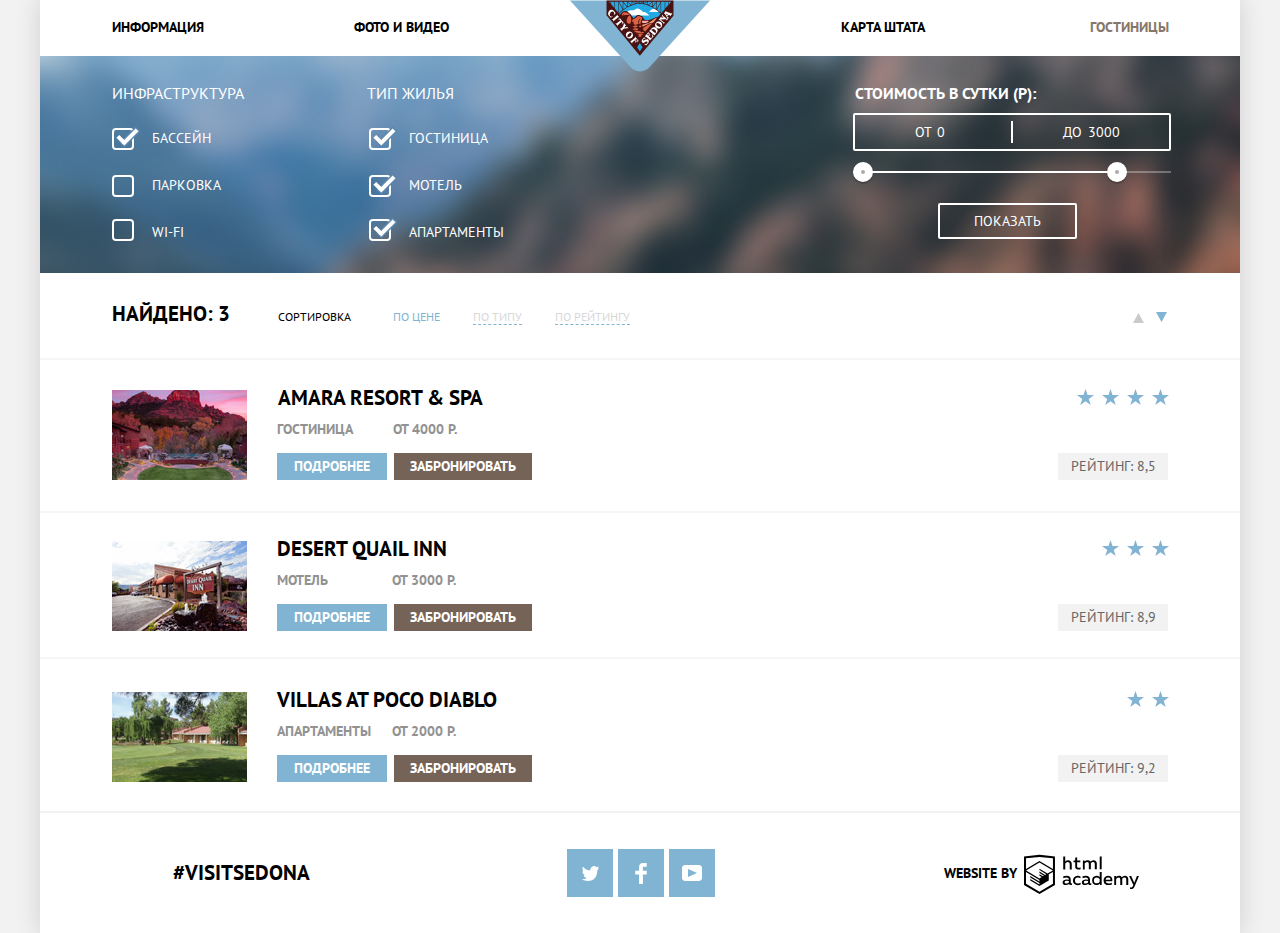
==== commit 6fa1abcd: "Final v 3.2" ====
--- a/inner.html
+++ b/inner.html
@@ -123,25 +123,25 @@
           </form>
         </section>
 
-      <div class="sorting-results">
-        <svg class="icon-up" xmlns="http://www.w3.org/2000/svg" width="11" height="10" viewBox="0 0 11 10">
-          <path d="M5.5 0L0 10h11z"/>
-        </svg>
-        <svg class="icon-down active" xmlns="http://www.w3.org/2000/svg" width="11" height="10" viewBox="0 0 11 10">
-          <path d="M5.5 10L0 0h11"/>
-        </svg>
+        <div class="sorting-results">
+          <svg class="icon-up" xmlns="http://www.w3.org/2000/svg" width="11" height="10" viewBox="0 0 11 10">
+            <path d="M5.5 0L0 10h11z"/>
+          </svg>
+          <svg class="icon-down active" xmlns="http://www.w3.org/2000/svg" width="11" height="10" viewBox="0 0 11 10">
+            <path d="M5.5 10L0 0h11"/>
+          </svg>
        
-        <p class="results">найдено: 3</p>          
+          <p class="results">найдено: 3</p>          
         
-        <section class="sorting">
-          <p>сортировка</p>
-          <div class="sort-items">
-          <a href="#" class="sorting-price sort">по цене</a> 
-          <a href="#" class="sorting-type sort">по типу</a>
-          <a href="#" class="sorting-rating sort">по рейтингу</a>
-          </div>                      
-        </section>
-      </div>  
+          <section class="sorting">
+            <p>сортировка</p>
+            <div class="sort-items">
+            <a href="#" class="sorting-price sort">по цене</a> 
+            <a href="#" class="sorting-type sort">по типу</a>
+            <a href="#" class="sorting-rating sort">по рейтингу</a>
+            </div>                      
+          </section>
+        </div>  
 
         <section class="catalog">
           <h2 class="visually-hidden">перечень гостиниц</h2>
@@ -261,19 +261,19 @@
                     </a>
                   </div>
                 </div>
-              <div class="rating-stars">            
-                <ul class="rating-stars-catalog">
-                  <li>
-                    <svg class="stars" xmlns="http://www.w3.org/2000/svg" viewBox="0 0 18 17">
-                      <path fill="#81B3D2" d="M9.002 0l2.126 6.494h6.877l-5.564 4.012L14.566 17l-5.564-4.013L3.438 17l2.126-6.494L0 6.494h6.878z"/>
-                    </svg>
-                  </li>
-                  <li>
-                    <svg class="stars" xmlns="http://www.w3.org/2000/svg" viewBox="0 0 18 17">
-                      <path fill="#81B3D2" d="M9.002 0l2.126 6.494h6.877l-5.564 4.012L14.566 17l-5.564-4.013L3.438 17l2.126-6.494L0 6.494h6.878z"/>
-                    </svg>
-                  </li>                                    
-                </ul>                          
+                <div class="rating-stars">            
+                  <ul class="rating-stars-catalog">
+                    <li>
+                      <svg class="stars" xmlns="http://www.w3.org/2000/svg" viewBox="0 0 18 17">
+                        <path fill="#81B3D2" d="M9.002 0l2.126 6.494h6.877l-5.564 4.012L14.566 17l-5.564-4.013L3.438 17l2.126-6.494L0 6.494h6.878z"/>
+                      </svg>
+                    </li>
+                    <li>
+                      <svg class="stars" xmlns="http://www.w3.org/2000/svg" viewBox="0 0 18 17">
+                        <path fill="#81B3D2" d="M9.002 0l2.126 6.494h6.877l-5.564 4.012L14.566 17l-5.564-4.013L3.438 17l2.126-6.494L0 6.494h6.878z"/>
+                      </svg>
+                    </li>                                    
+                  </ul>                          
                 <span class="solo-rating">рейтинг: 9,2</span>
               </div> 
             </li>     
--- a/css/style.min.css
+++ b/css/style.min.css
@@ -1 +1 @@
-.catalog .button-booking,.catalog .button-details,.field-range,.search,.searching-button,.show,body{text-transform:uppercase}body{margin:0;padding:0;font-family:"PT Sans",Arial,sans-serif;font-size:14px;line-height:21px;font-weight:400;color:#fff;background-color:#f2f2f2}.main-header a,h1{color:#000}.catalog ul,.causes ul,.feauters ul,.main-footer ul,.main-header ul,.search-hotels ul{list-style:none}a{text-decoration:none}img{max-width:100%;height:auto}.visually-hidden:not(:focus):not(:active){position:absolute;width:1px;height:1px;margin:-1px;border:0;padding:0;white-space:nowrap;-webkit-clip-path:inset(100%);clip-path:inset(100%);clip:rect(0 0 0 0);overflow:hidden}.header-navigation{position:relative;z-index:1}.catalog-name a:hover,.header-navigation .info:hover,.header-navigation .map-state:hover,.header-navigation .navigation-hotels:hover,.header-navigation .photo:hover{color:#81b3d2}.header-navigation .info:active,.header-navigation .map-state:active,.header-navigation .navigation-hotels:active,.header-navigation .photo:active{color:#dadada}.header-navigation .info:visited,.header-navigation .map-state:visited,.header-navigation .navigation-hotels-current,.header-navigation .photo:visited{color:#86766b}.container{width:1200px;margin:auto;text-align:center;-webkit-box-shadow:0 0 22px 1px #d3d0d0;box-shadow:0 0 22px 1px #d3d0d0}.item-info,.item-photo{width:238px;text-align:left}.item-map-state{width:238px;margin-left:91px;text-align:right}.item-nav{width:240px;text-align:right}.site-navigation{padding:14px 25px 14px 72px;margin:0;text-align:left}.site-navigation li{display:inline-block}.site-navigation a{display:block;padding-bottom:2px}.main-logo{position:absolute;top:0;left:50%;-webkit-transform:translateX(-50%);-ms-transform:translateX(-50%);transform:translateX(-50%)}.interest .searching,.main-footer b,.main-header{font-size:14px;line-height:26px;font-weight:700;color:#000;background-color:#fff}.feauters-list{position:relative;margin:0;padding-left:0;padding-top:138px;padding-bottom:67px;background-color:#fff;display:-webkit-box;display:-ms-flexbox;display:flex;-ms-flex-pack:distribute;justify-content:space-around}.filter,.true-city{display:-webkit-box;display:-ms-flexbox}.feauters-item{width:300px}.filter{display:flex;min-height:215px;background-color:#f8f5f2;background-image:url(../img/main-back-inner.jpg);background-position:center -292px;background-repeat:no-repeat;background-size:1200px 800px}.label-check{position:relative;cursor:pointer}.label-check input[type=checkbox]+.checkbox-hotel,.label-check input[type=checkbox]+.checkbox-motel,.label-check input[type=checkbox]+.checkbox-parking,.label-check input[type=checkbox]+.checkbox-pool{position:absolute;top:1px;left:-40px;width:18px;height:18px;border:2px solid #fff;border-radius:4px}.label-check input[type=checkbox]+.checkbox-apartments,.label-check input[type=checkbox]+.checkbox-wifi{position:absolute;top:-2px;left:-40px;width:18px;height:18px;border:2px solid #fff;border-radius:4px}.label-check input[type=checkbox]:checked+.checkbox-apartments::before,.label-check input[type=checkbox]:checked+.checkbox-hotel::before,.label-check input[type=checkbox]:checked+.checkbox-motel::before,.label-check input[type=checkbox]:checked+.checkbox-parking::before,.label-check input[type=checkbox]:checked+.checkbox-pool::before,.label-check input[type=checkbox]:checked+.checkbox-wifi::before{content:"";position:absolute;-webkit-transform:rotate(45deg);-ms-transform:rotate(45deg);transform:rotate(45deg);left:14px;top:-3px;height:20px;width:4px;background-color:#fff;-webkit-box-shadow:0 0 0 1.5px #5d87af;box-shadow:0 0 0 1.5px #5d87af}.label-check input[type=checkbox]:checked+.checkbox-apartments::after,.label-check input[type=checkbox]:checked+.checkbox-hotel::after,.label-check input[type=checkbox]:checked+.checkbox-motel::after,.label-check input[type=checkbox]:checked+.checkbox-parking::after,.label-check input[type=checkbox]:checked+.checkbox-pool::after,.label-check input[type=checkbox]:checked+.checkbox-wifi::after{content:"";position:absolute;top:5px;left:5px;width:4px;height:9px;-webkit-transform:rotate(-45deg);-ms-transform:rotate(-45deg);transform:rotate(-45deg);background-color:#fff}.image-bridge,.image-city{height:256px;position:relative}.filter input[type=text]{font:inherit;color:#fff;text-transform:uppercase;padding-bottom:10px}.search-hotels legend{font-size:16px;line-height:21px;color:#fff;padding-top:27px}.intro h2,.intro p,.main-footer{line-height:26px;background-color:#fff}.type-lodging{padding-right:88px}.lodging-list{padding-left:42px}.type-infrastructure{padding-right:44px}.intro h2,.main-footer{font-size:21px;font-weight:700;color:#000}.intro h2{display:inline-block;vertical-align:middle;width:450px}.intro{padding-top:43px;padding-bottom:37px;background-color:#fff}.intro p{margin-top:10px;letter-spacing:.1px;font-size:14px;color:#333}.diablo-bridge,.diablo-bridge h3,.diablo-bridge-text,.true-city,.true-city h3,.true-city-text{background-color:#81b3d2;color:#fff}.true-city{display:flex;-webkit-box-align:center;-ms-flex-align:center;align-items:center;width:100%;overflow:hidden}.diablo-bridge,.swap{display:-webkit-box;display:-ms-flexbox}.true-city-text{-webkit-box-sizing:border-box;box-sizing:border-box;width:33.333%;min-height:256px;text-align:center;padding:46px 35px 37px}.image-city{width:66.666%}.image-city img{position:relative;top:48%;-webkit-transform:translateY(-50%);-ms-transform:translateY(-50%);transform:translateY(-50%)}.true-city-text p{margin:21px}.diablo-bridge h3,.true-city h3{font-size:21px;line-height:21px;font-weight:700;width:151px;margin:2px 0 24px 89px}.diablo-bridge-text{-webkit-box-sizing:border-box;box-sizing:border-box;width:33.333%;min-height:256px;text-align:center;padding:44px 35px 35px}.diablo-bridge-text p{margin:22px 4px}.image-bridge{width:66.666%}.image-bridge img{position:relative;top:49%;-webkit-transform:translateY(-50%);-ms-transform:translateY(-50%);transform:translateY(-50%)}.swap{display:flex;-webkit-box-orient:vertical;-webkit-box-direction:normal;-ms-flex-direction:column;flex-direction:column}.diablo-bridge{display:flex;-webkit-box-orient:horizontal;-webkit-box-direction:reverse;-ms-flex-direction:row-reverse;flex-direction:row-reverse;-webkit-box-align:center;-ms-flex-align:center;align-items:center;width:100%;overflow:hidden;-webkit-box-ordinal-group:0;-ms-flex-order:-1;order:-1}.causes-list,.people{display:-webkit-box;display:-ms-flexbox}.diablo-bridge,.true-city{font-size:14px;line-height:21px}.feauters h3,.feauters p{line-height:21px;background-color:#fff}.number span{font-size:14px;line-height:21px;color:#fff}.feauters h3{font-size:21px;font-weight:700;color:#000;padding-bottom:5px}.causes,.feauters p{font-size:14px;color:#333}.house:before{content:"";position:absolute;top:59px;left:161px;width:76px;height:74px;background-image:url(../img/icon-1.svg);background-repeat:no-repeat;background-position:0 0}.eat:before,.souvenir:before{position:absolute;width:75px;background-position:0 0;background-repeat:no-repeat;content:""}.eat:before{top:59px;left:563px;height:70px;background-image:url(../img/icon-3.svg)}.souvenir:before{right:156px;top:55px;height:76px;background-image:url(../img/icon-2.svg)}.causes,.causes h3{line-height:21px;background-color:#eee}.causes-list{display:flex;-ms-flex-pack:distribute;justify-content:space-around;-webkit-box-align:center;-ms-flex-align:center;align-items:center;margin:26px 0 24px;padding:0}.causes h3{font-size:21px;font-weight:700;color:#000;width:125px;margin-left:65px;margin-bottom:25px}.interest,.interest h2,.interest p,.map{background-color:#fff}.causes-list li{width:261px;margin-bottom:20px}.causes-list p{padding-top:7px}.causes-list li:last-child{width:259px}.interest p{font-size:14px;line-height:24px;color:#333;font-weight:inherit;margin:0}.interest h2{font-size:30px;line-height:36px;font-weight:700;color:#000;margin:0;padding-top:50px}.searching p{margin:0}.interest{position:relative}.searching{display:none;position:absolute;-webkit-box-sizing:border-box;box-sizing:border-box;left:50%;-webkit-transform:translateX(-50%);-ms-transform:translateX(-50%);transform:translateX(-50%);z-index:1;padding:32px 55px 55px}.calendar1,.calendar2{left:483px;fill:#c8c3c3}.searching-script{display:block}.interest label{padding-right:21px}.map{width:1200px;height:470px;background-image:url(../img/map.png);background-repeat:no-repeat;background-position:0 0}.google-map{width:100%;height:100%;border:none}.searching-button{font-family:inherit;font-size:21px;line-height:26px;font-weight:700;color:#fff;background-color:#766357;padding:30px 140px;margin-top:30px;border:none}.people-arrival,.people-arrival1{margin-top:-5px}.arrival-date,.departure-date{position:relative;width:302px;height:35px;padding-left:10px;padding-right:30px;background-color:#f2f2f2;border:none}.people{display:flex;-webkit-box-pack:end;-ms-flex-pack:end;justify-content:flex-end}.people-arrival,.people-arrival1{font-size:0}.adults-number,.kids-number,.minus,.plus{width:38px;height:38px;font-weight:700;line-height:21px;font-size:14px;-webkit-box-sizing:border-box;box-sizing:border-box;border:0;background-color:#f2f2f2;font-family:"PT Sans",Arial,sans-serif;text-align:center;color:#000;display:inline-block;vertical-align:top}.catalog b,.search{font-family:inherit}.arrival-date::-webkit-input-placeholder,.departure-date::-webkit-input-placeholder{font-family:inherit;font-size:inherit;font-weight:700;color:#000;text-transform:uppercase}.arrival-date:-ms-input-placeholder,.departure-date:-ms-input-placeholder{font-family:inherit;font-size:inherit;font-weight:700;color:#000;text-transform:uppercase}.arrival-date::-ms-input-placeholder,.departure-date::-ms-input-placeholder{font-family:inherit;font-size:inherit;font-weight:700;color:#000;text-transform:uppercase}.arrival-date::placeholder,.departure-date::placeholder{font-family:inherit;font-size:inherit;font-weight:700;color:#000;text-transform:uppercase}.minus,.plus{font-size:20px;font-weight:700;color:#a9a9a9}.minus:hover,.plus:hover{color:#000}.minus:active,.plus:active{color:#81b3d2}label.adult{padding-right:40px}.people-arrival{padding-right:54px}label.kid{padding-right:26px}.searching-button:active{background-color:rgba(80,62,51);color:rgba(255,255,255,.3)}.interest input{background-color:#f2f2f2}.arrival-date:hover,.departure-date:hover{background-color:#ebebeb}.arrival-date:focus,.departure-date:focus{width:298px;height:31px;background-color:#fff;border:2px solid #eee}.item-departure-date{padding-top:14px;padding-bottom:36px}.item-arrival-date,.text-interest{padding-top:25px;padding-bottom:16px}.search{font-size:21px;line-height:26px;font-weight:700;color:#fff;text-align:center;vertical-align:middle;background-color:#81b3d2;border:none;margin-top:53px;padding:16px 198px 17px 193px}.catalog .button-booking,.catalog .button-details,.catalog b{font-size:14px;line-height:21px}.search:hover{background-color:#669ec0}.search:active{color:rgba(255,255,255,.3);background-color:#5496bd}.field-infrastructure{width:175px;border:none;margin-right:0;margin-left:72px;padding:0}.field-lodging{width:175px;border:none;margin-left:79px;padding:0}.field-lodging li,.infrastructure-list li{display:-webkit-box;display:-ms-flexbox;display:flex;-webkit-box-orient:horizontal;-webkit-box-direction:normal;-ms-flex-direction:row;flex-direction:row;-webkit-box-pack:start;-ms-flex-pack:start;justify-content:flex-start;padding-top:9px;min-height:38px}.main-footer,.sorting{-webkit-box-align:center}.field-range{color:#fff;margin-left:298px;border:none}.catalog-list{margin:0;padding:0}.catalog-item-amara{padding-left:72px;padding-top:16px}.catalog-decoration{-webkit-box-sizing:border-box;box-sizing:border-box;text-align:left;padding-left:13px}.catalog-item-amara .catalog-name{margin:9px 0 8px 18px}.catalog-item-amara .buttons-details{margin-left:17px;margin-top:13px}.catalog-item-amara .text-catalog{display:block;margin-left:17px}.catalog-item-desert{margin-top:11px;padding-top:14px;padding-left:72px}.catalog-item-amara b{padding-right:36px}.catalog-item-desert .catalog-name,.catalog-item-poco .catalog-name{padding-left:17px;margin:9px 0 8px}.catalog-item-desert .text-catalog{margin-left:17px}.catalog-item-desert b{padding-right:60px}.catalog-item-poco b{padding:0 17px 0 0}.catalog-item-poco{padding-top:19px;padding-left:72px;padding-bottom:9px;margin-top:6px;border-bottom:2px solid #f2f2f2}.catalog-item-poco .text-catalog{padding-left:17px}.solo-rating{display:block}.catalog{background-color:#fff}.catalog-item-desert .buttons-details,.catalog-item-poco .buttons-details{margin-top:13px;margin-left:17px}.catalog .button-details{font-weight:700;color:#fff;display:inline-block;padding:3px 17px;margin-right:3px;background-color:#81b3d2}.catalog .button-details:hover{background-color:#669ec0}.catalog .button-details:active{color:rgba(255,255,255,.3);background-color:#5496bd}.catalog .button-booking{font-weight:700;color:#fff;display:inline-block;padding:3px 16px;background-color:#766357}.catalog .button-booking:hover,.searching-button:hover{background-color:#604e43}.catalog .button-booking:active{color:rgba(255,255,255,.3);background-color:#503e33}.catalog b{color:#929292}.catalog a,.results{font-size:21px;line-height:26px;font-weight:700;color:#000}.catalog span{font-size:14px;line-height:21px;color:#666;background-color:#f2f2f2;display:inline-block;text-align:center;width:110px;margin-top:41px;margin-left:26px;margin-right:8px;padding:3px 0}.hero,.sorting-results{position:relative;background-color:#fff}.catalog li{display:-webkit-box;display:-ms-flexbox;display:flex;border-top:2px solid #f6f6f6;color:#a2a2a2}.sorting,.sorting-results{display:-webkit-box;display:-ms-flexbox}.sort.sorting-rating{margin-left:29px;padding-top:9px}.sort.sorting-type{margin-left:29px;padding-top:10px}.sorting-price.sort{margin-left:42px;padding-top:10px;color:#81b3d2;border:none}.sorting-results{display:flex;padding-left:72px;padding-top:7px;padding-bottom:10px}.sorting{display:flex;-ms-flex-align:center;align-items:center;padding-left:45px}.footer-social-inner ul,.main-footer{display:-webkit-box;display:-ms-flexbox}.sort-items{margin-top:5px}.sorting p{font-size:12px;line-height:18px;color:#000;margin-top:17px;padding-left:3px}.sorting-price,.sorting-rating,.sorting-type{font-size:12px;line-height:18px;color:#d8d8d8;border-bottom:1px dashed #81b3d2}.sorting-price:hover,.sorting-rating:hover,.sorting-type:hover{color:#81b3d2;border-bottom:1px dashed #81b3d2}.sorting-price:active,.sorting-rating:active,.sorting-type:active{color:#000;border:none}.sorting-price:focus,.sorting-rating:focus,.sorting-type:focus{color:#81b3d2;border:none}.catalog-name a:active{color:#d8d8d8}.hero{height:508px;background-image:url(../img/main-backg.jpg);background-repeat:no-repeat;background-position:0 -42px}.calendar1,.calendar2,.icon-up{position:absolute}.main-footer{display:flex;-ms-flex-align:center;align-items:center;-webkit-box-pack:justify;-ms-flex-pack:justify;justify-content:space-between}.footer-social-inner ul{display:flex;width:150px;margin:0 auto;padding:0 5px}.footer-social ul,.social-button{display:-webkit-box;display:-ms-flexbox}.footer-social ul{display:flex;width:150px;margin:0 auto;padding:5px 5px 0}.footer-social li,.footer-social-inner li{margin-right:5px}.social-button{display:flex;-webkit-box-align:center;-ms-flex-align:center;align-items:center;-webkit-box-pack:center;-ms-flex-pack:center;justify-content:center;width:46px;height:48px;background-color:#81b3d2;margin:36px 0}.social-button:hover{background-color:#669ec0}.social-button:active{background-color:#5496bd}.footer-copyright{display:-webkit-box;display:-ms-flexbox;display:flex;-webkit-box-pack:center;-ms-flex-pack:center;justify-content:center;-webkit-box-align:center;-ms-flex-align:center;align-items:center;margin:8px 101px 0 0}.footer-copyright b{padding-right:7px;margin-bottom:9px;display:inline-block}.visitsedona{margin:0 30px 0 133px;color:#000}.sedona-logo{width:140px;height:72px}.calendar1{top:65px}.calendar2{top:132px}.calendar1:hover,.calendar2:hover{fill:#484848}.calendar1:active,.calendar2:active{fill:#a4c8df}.html-logo{width:115px;height:41px}.html-logo:hover{fill:#81b3d2}.html-logo:active{fill:#bdbbbc}.icon-up{right:96px;top:40px;fill:#cacaca}.icon-down,.icon-down.active{top:39px;right:73px;position:absolute}.icon-down.active{fill:#81b3d2}.icon-down{fill:#cacaca}.icon-down:hover,.icon-up:hover{fill:#231f20}.icon-down:active,.icon-down:focus,.icon-up:active,.icon-up:focus{fill:#81b3d2}.social-button-svg{fill:#fff}.social-button-svg:active{fill:#88b6d1}.welcome{margin-top:76px;width:459px;height:353px}.hero:before{content:"";position:absolute;width:1200px;height:70px;bottom:-13px;left:0;background-image:url(../img/intro-mask.svg);background-position:0 0;background-repeat:no-repeat}.rating-stars-catalog{text-align:right;margin-top:12px;margin-right:7px}.rating-stars-catalog li{display:inline-block;border:none}.rating-stars{margin-left:auto;margin-right:64px}.stars{width:17px;height:18px;margin-left:4px}.field-range-title{margin-bottom:4px;padding-right:135px;font-weight:600;font-size:16px;line-height:21px}.price-controls{position:relative;height:34px;margin-bottom:20px;font-size:0;border:2px solid #fff;border-radius:2px}.price-controls::after{content:"";position:absolute;top:50%;left:50%;width:2px;height:22px;background:#fff;-webkit-transform:translate(-50%,-50%);-ms-transform:translate(-50%,-50%);transform:translate(-50%,-50%)}.price-controls label{display:inline-block;font-size:14px;line-height:38px;vertical-align:top;cursor:pointer}.catalog-item-amara img,.catalog-item-desert img,.catalog-item-poco img{margin:14px 0}.price-controls .max-price,.price-controls .min-price{padding-left:53px;padding-right:5px;margin-top:-3px}.price-controls input{width:66px;margin:0;color:inherit;font:inherit;background:0 0;border:none}.range-controls{position:relative;margin-bottom:32px}.range-controls .scale{height:2px;background:rgba(255,255,255,.3)}.range-controls .bar{width:80%;height:2px;background:#fff}.range-toggle{position:absolute;top:-9px;width:4px;height:4px;background:#ababab;border:8px solid #fff;border-radius:50%;-webkit-box-shadow:0 2px 1px 0 rgba(0,1,1,.2);box-shadow:0 2px 1px 0 rgba(0,1,1,.2);cursor:pointer}.range-toggle:hover{background:#1c4f80;width:5px;height:5px}.range-toggle-min{left:0}.range-toggle-max{left:80%}.show{display:block;margin-left:85px;margin-top:-2px;padding:6px 34px;font-size:14px;line-height:20px;color:#fff;background:0 0;border:2px solid #fff;border-radius:2px;cursor:pointer}.show:hover{color:#000;background:#fff}+.catalog .button-booking,.catalog .button-details,.field-range,.search,.searching-button,.show,body{text-transform:uppercase}body{margin:0;padding:0;font-family:"PT Sans",Arial,sans-serif;font-size:14px;line-height:21px;font-weight:400;color:#fff;background-color:#f2f2f2}.main-header a,h1{color:#000}.catalog ul,.causes ul,.feauters ul,.main-footer ul,.main-header ul,.search-hotels ul{list-style:none}a{text-decoration:none}img{max-width:100%;height:auto}.visually-hidden:not(:focus):not(:active){position:absolute;width:1px;height:1px;margin:-1px;border:0;padding:0;white-space:nowrap;-webkit-clip-path:inset(100%);clip-path:inset(100%);clip:rect(0 0 0 0);overflow:hidden}.header-navigation{position:relative;z-index:1}.catalog-name a:hover,.header-navigation .info:hover,.header-navigation .map-state:hover,.header-navigation .navigation-hotels:hover,.header-navigation .photo:hover{color:#81b3d2}.header-navigation .info:active,.header-navigation .map-state:active,.header-navigation .navigation-hotels:active,.header-navigation .photo:active{color:#dadada}.header-navigation .info:visited,.header-navigation .map-state:visited,.header-navigation .navigation-hotels-current,.header-navigation .photo:visited{color:#86766b}.container{width:1200px;margin:auto;text-align:center;-webkit-box-shadow:0 0 22px 1px #d3d0d0;box-shadow:0 0 22px 1px #d3d0d0}.item-info,.item-photo{width:238px;text-align:left}.item-map-state{width:238px;margin-left:91px;text-align:right}.item-nav{width:240px;text-align:right}.site-navigation{padding:14px 25px 14px 72px;margin:0;text-align:left}.site-navigation li{display:inline-block}.site-navigation a{display:block;padding-bottom:2px}.main-logo{position:absolute;top:0;left:50%;-webkit-transform:translateX(-50%);-ms-transform:translateX(-50%);transform:translateX(-50%)}.interest .searching,.main-footer b,.main-header{font-size:14px;line-height:26px;font-weight:700;color:#000;background-color:#fff}.feauters-list{position:relative;margin:0;padding-left:0;padding-top:138px;padding-bottom:67px;background-color:#fff;display:-webkit-box;display:-ms-flexbox;display:flex;-ms-flex-pack:distribute;justify-content:space-around}.filter,.true-city{display:-webkit-box;display:-ms-flexbox}.feauters-item{width:300px}.filter{display:flex;min-height:215px;background-color:#f8f5f2;background-image:url(../img/main-back-inner.jpg);background-position:center -292px;background-repeat:no-repeat;background-size:1200px 800px}.label-check{position:relative;cursor:pointer;padding-left:2px;padding-top:1px}.label-check input[type=checkbox]+.checkbox-hotel,.label-check input[type=checkbox]+.checkbox-motel,.label-check input[type=checkbox]+.checkbox-parking,.label-check input[type=checkbox]+.checkbox-pool{position:absolute;top:1px;left:-38px;width:18px;height:18px;border:2px solid #fff;border-radius:4px}.label-check input[type=checkbox]+.checkbox-apartments,.label-check input[type=checkbox]+.checkbox-wifi{position:absolute;top:-2px;left:-38px;width:18px;height:18px;border:2px solid #fff;border-radius:4px}.label-check input[type=checkbox]:checked+.checkbox-apartments::before,.label-check input[type=checkbox]:checked+.checkbox-hotel::before,.label-check input[type=checkbox]:checked+.checkbox-motel::before,.label-check input[type=checkbox]:checked+.checkbox-parking::before,.label-check input[type=checkbox]:checked+.checkbox-pool::before,.label-check input[type=checkbox]:checked+.checkbox-wifi::before{content:"";position:absolute;-webkit-transform:rotate(45deg);-ms-transform:rotate(45deg);transform:rotate(45deg);left:14px;top:-3px;height:20px;width:4px;background-color:#fff;-webkit-box-shadow:0 0 0 1.5px #5d87af;box-shadow:0 0 0 1.5px #5d87af}.label-check input[type=checkbox]:checked+.checkbox-apartments::after,.label-check input[type=checkbox]:checked+.checkbox-hotel::after,.label-check input[type=checkbox]:checked+.checkbox-motel::after,.label-check input[type=checkbox]:checked+.checkbox-parking::after,.label-check input[type=checkbox]:checked+.checkbox-pool::after,.label-check input[type=checkbox]:checked+.checkbox-wifi::after{content:"";position:absolute;top:5px;left:5px;width:4px;height:9px;-webkit-transform:rotate(-45deg);-ms-transform:rotate(-45deg);transform:rotate(-45deg);background-color:#fff}.image-bridge,.image-city{height:256px;position:relative}.filter input[type=text]{font:inherit;color:#fff;text-transform:uppercase;padding-bottom:10px}.search-hotels legend{font-size:16px;line-height:21px;color:#fff;padding-top:27px}.intro h2,.intro p,.main-footer{line-height:26px;background-color:#fff}.type-lodging{padding-right:86px}.lodging-list{padding-left:42px}.type-infrastructure{padding-right:44px}.intro h2,.main-footer{font-size:21px;font-weight:700;color:#000}.intro h2{display:inline-block;vertical-align:middle;width:450px}.intro{padding-top:43px;padding-bottom:37px;background-color:#fff}.intro p{margin-top:10px;letter-spacing:.1px;font-size:14px;color:#333}.diablo-bridge,.diablo-bridge h3,.diablo-bridge-text,.true-city,.true-city h3,.true-city-text{background-color:#81b3d2;color:#fff}.true-city{display:flex;-webkit-box-align:center;-ms-flex-align:center;align-items:center;width:100%;overflow:hidden}.diablo-bridge,.swap{display:-webkit-box;display:-ms-flexbox}.true-city-text{-webkit-box-sizing:border-box;box-sizing:border-box;width:33.333%;min-height:256px;text-align:center;padding:46px 35px 37px}.image-city{width:66.666%}.image-city img{position:relative;top:48%;-webkit-transform:translateY(-50%);-ms-transform:translateY(-50%);transform:translateY(-50%)}.true-city-text p{margin:21px}.diablo-bridge h3,.true-city h3{font-size:21px;line-height:21px;font-weight:700;width:151px;margin:2px 0 24px 89px}.diablo-bridge-text{-webkit-box-sizing:border-box;box-sizing:border-box;width:33.333%;min-height:256px;text-align:center;padding:44px 35px 35px}.diablo-bridge-text p{margin:22px 4px}.image-bridge{width:66.666%}.image-bridge img{position:relative;top:49%;-webkit-transform:translateY(-50%);-ms-transform:translateY(-50%);transform:translateY(-50%)}.swap{display:flex;-webkit-box-orient:vertical;-webkit-box-direction:normal;-ms-flex-direction:column;flex-direction:column}.diablo-bridge{display:flex;-webkit-box-orient:horizontal;-webkit-box-direction:reverse;-ms-flex-direction:row-reverse;flex-direction:row-reverse;-webkit-box-align:center;-ms-flex-align:center;align-items:center;width:100%;overflow:hidden;-webkit-box-ordinal-group:0;-ms-flex-order:-1;order:-1}.causes-list,.people{display:-webkit-box;display:-ms-flexbox}.diablo-bridge,.true-city{font-size:14px;line-height:21px}.feauters h3,.feauters p{line-height:21px;background-color:#fff}.number span{font-size:14px;line-height:21px;color:#fff}.feauters h3{font-size:21px;font-weight:700;color:#000;padding-bottom:5px}.causes,.feauters p{font-size:14px;color:#333}.house:before{content:"";position:absolute;top:59px;left:161px;width:76px;height:74px;background-image:url(../img/icon-1.svg);background-repeat:no-repeat;background-position:0 0}.eat:before,.souvenir:before{position:absolute;width:75px;background-position:0 0;background-repeat:no-repeat;content:""}.eat:before{top:59px;left:563px;height:70px;background-image:url(../img/icon-3.svg)}.souvenir:before{right:156px;top:55px;height:76px;background-image:url(../img/icon-2.svg)}.causes,.causes h3{line-height:21px;background-color:#eee}.causes-list{display:flex;-ms-flex-pack:distribute;justify-content:space-around;-webkit-box-align:center;-ms-flex-align:center;align-items:center;margin:26px 0 24px;padding:0}.causes h3{font-size:21px;font-weight:700;color:#000;width:125px;margin-left:65px;margin-bottom:25px}.interest,.interest h2,.interest p,.map{background-color:#fff}.causes-list li{width:261px;margin-bottom:20px}.causes-list p{padding-top:7px}.causes-list li:last-child{width:259px}.interest p{font-size:14px;line-height:24px;color:#333;font-weight:inherit;margin:0}.interest h2{font-size:30px;line-height:36px;font-weight:700;color:#000;margin:0;padding-top:50px}.searching p{margin:0}.interest{position:relative}.searching{display:block;position:absolute;-webkit-box-sizing:border-box;box-sizing:border-box;left:50%;-webkit-transform:translateX(-50%);-ms-transform:translateX(-50%);transform:translateX(-50%);z-index:1;padding:32px 55px 55px}.calendar1,.calendar2{left:483px;fill:#c8c3c3}.searching-script{display:none}.interest label{padding-right:21px}.map{width:1200px;height:470px;background-image:url(../img/map.png);background-repeat:no-repeat;background-position:0 0}.google-map{width:100%;height:100%;border:none}.searching-button{font-family:inherit;font-size:21px;line-height:26px;font-weight:700;color:#fff;background-color:#766357;padding:30px 140px;margin-top:30px;border:none}.people-arrival,.people-arrival1{margin-top:-5px}.arrival-date,.departure-date{position:relative;width:302px;height:35px;padding-left:10px;padding-right:30px;background-color:#f2f2f2;border:none}.people{display:flex;-webkit-box-pack:end;-ms-flex-pack:end;justify-content:flex-end}.people-arrival,.people-arrival1{font-size:0}.adults-number,.kids-number,.minus,.plus{width:38px;height:38px;font-weight:700;line-height:21px;font-size:14px;-webkit-box-sizing:border-box;box-sizing:border-box;border:0;background-color:#f2f2f2;font-family:"PT Sans",Arial,sans-serif;text-align:center;color:#000;display:inline-block;vertical-align:top}.catalog b,.search,.show{font-family:inherit}.arrival-date::-webkit-input-placeholder,.departure-date::-webkit-input-placeholder{font-family:inherit;font-size:inherit;font-weight:700;color:#000;text-transform:uppercase}.arrival-date:-ms-input-placeholder,.departure-date:-ms-input-placeholder{font-family:inherit;font-size:inherit;font-weight:700;color:#000;text-transform:uppercase}.arrival-date::-ms-input-placeholder,.departure-date::-ms-input-placeholder{font-family:inherit;font-size:inherit;font-weight:700;color:#000;text-transform:uppercase}.arrival-date::placeholder,.departure-date::placeholder{font-family:inherit;font-size:inherit;font-weight:700;color:#000;text-transform:uppercase}.minus,.plus{font-size:20px;font-weight:700;color:#a9a9a9}.minus:hover,.plus:hover{color:#000}.minus:active,.plus:active{color:#81b3d2}label.adult{padding-right:40px}.people-arrival{padding-right:54px}label.kid{padding-right:26px}.searching-button:active{background-color:rgba(80,62,51);color:rgba(255,255,255,.3)}.interest input{background-color:#f2f2f2}.arrival-date:hover,.departure-date:hover{background-color:#ebebeb}.arrival-date:focus,.departure-date:focus{width:298px;height:31px;background-color:#fff;border:2px solid #eee}.item-departure-date{padding-top:14px;padding-bottom:36px}.item-arrival-date,.text-interest{padding-top:25px;padding-bottom:16px}.search{font-size:21px;line-height:26px;font-weight:700;color:#fff;text-align:center;vertical-align:middle;background-color:#81b3d2;border:none;margin-top:53px;padding:16px 198px 17px 193px}.catalog .button-booking,.catalog .button-details,.catalog b{font-size:14px;line-height:21px}.search:hover{background-color:#669ec0}.search:active{color:rgba(255,255,255,.3);background-color:#5496bd}.field-infrastructure{width:175px;border:none;margin-right:0;margin-left:70px;padding:0}.field-lodging{width:175px;border:none;margin-left:77px;padding:0}.field-lodging li,.infrastructure-list li{display:-webkit-box;display:-ms-flexbox;display:flex;-webkit-box-orient:horizontal;-webkit-box-direction:normal;-ms-flex-direction:row;flex-direction:row;-webkit-box-pack:start;-ms-flex-pack:start;justify-content:flex-start;padding-top:9px;min-height:38px}.main-footer,.sorting{-webkit-box-align:center}.field-range{color:#fff;margin-left:300px;border:none}.catalog-list{margin:0;padding:0}.catalog-item-amara{padding-left:72px;padding-top:16px}.catalog-decoration{-webkit-box-sizing:border-box;box-sizing:border-box;text-align:left;padding-left:13px}.catalog-item-amara .catalog-name{margin:9px 0 8px 18px}.catalog-item-amara .buttons-details{margin-left:17px;margin-top:13px}.catalog-item-amara .text-catalog{display:block;margin-left:17px}.catalog-item-desert{margin-top:11px;padding-top:14px;padding-left:72px}.catalog-item-amara b{padding-right:36px}.catalog-item-desert .catalog-name,.catalog-item-poco .catalog-name{padding-left:17px;margin:9px 0 8px}.catalog-item-desert .text-catalog{margin-left:17px}.catalog-item-desert b{padding-right:60px}.catalog-item-poco b{padding:0 17px 0 0}.catalog-item-poco{padding-top:19px;padding-left:72px;padding-bottom:9px;margin-top:6px;border-bottom:2px solid #f2f2f2}.catalog-item-poco .text-catalog{padding-left:17px}.solo-rating{display:block}.catalog{background-color:#fff}.catalog-item-desert .buttons-details,.catalog-item-poco .buttons-details{margin-top:13px;margin-left:17px}.catalog .button-details{font-weight:700;color:#fff;display:inline-block;padding:3px 17px;margin-right:3px;background-color:#81b3d2}.catalog .button-details:hover{background-color:#669ec0}.catalog .button-details:active{color:rgba(255,255,255,.3);background-color:#5496bd}.catalog .button-booking{font-weight:700;color:#fff;display:inline-block;padding:3px 16px;background-color:#766357}.catalog .button-booking:hover,.searching-button:hover{background-color:#604e43}.catalog .button-booking:active{color:rgba(255,255,255,.3);background-color:#503e33}.catalog b{color:#929292}.catalog a,.results{font-size:21px;line-height:26px;font-weight:700;color:#000}.catalog span{font-size:14px;line-height:21px;color:#666;background-color:#f2f2f2;display:inline-block;text-align:center;width:110px;margin-top:41px;margin-left:26px;margin-right:8px;padding:3px 0}.hero,.sorting-results{position:relative;background-color:#fff}.catalog li{display:-webkit-box;display:-ms-flexbox;display:flex;border-top:2px solid #f6f6f6;color:#a2a2a2}.sorting,.sorting-results{display:-webkit-box;display:-ms-flexbox}.sort.sorting-rating{margin-left:29px;padding-top:9px}.sort.sorting-type{margin-left:29px;padding-top:10px}.sorting-price.sort{margin-left:42px;padding-top:10px;color:#81b3d2;border:none}.sorting-results{display:flex;padding-left:72px;padding-top:7px;padding-bottom:10px}.sorting{display:flex;-ms-flex-align:center;align-items:center;padding-left:45px}.footer-social-inner ul,.main-footer{display:-webkit-box;display:-ms-flexbox}.sort-items{margin-top:5px}.sorting p{font-size:12px;line-height:18px;color:#000;margin-top:17px;padding-left:3px}.sorting-price,.sorting-rating,.sorting-type{font-size:12px;line-height:18px;color:#d8d8d8;border-bottom:1px dashed #81b3d2}.sorting-price:hover,.sorting-rating:hover,.sorting-type:hover{color:#81b3d2;border-bottom:1px dashed #81b3d2}.sorting-price:active,.sorting-rating:active,.sorting-type:active{color:#000;border:none}.sorting-price:focus,.sorting-rating:focus,.sorting-type:focus{color:#81b3d2;border:none}.catalog-name a:active{color:#d8d8d8}.hero{height:508px;background-image:url(../img/main-backg.jpg);background-repeat:no-repeat;background-position:0 -42px}.calendar1,.calendar2,.icon-up{position:absolute}.main-footer{display:flex;-ms-flex-align:center;align-items:center;-webkit-box-pack:justify;-ms-flex-pack:justify;justify-content:space-between}.footer-social-inner ul{display:flex;width:150px;margin:0 auto;padding:0 5px}.footer-social ul,.social-button{display:-webkit-box;display:-ms-flexbox}.footer-social ul{display:flex;width:150px;margin:0 auto;padding:5px 5px 0}.footer-social li,.footer-social-inner li{margin-right:5px}.social-button{display:flex;-webkit-box-align:center;-ms-flex-align:center;align-items:center;-webkit-box-pack:center;-ms-flex-pack:center;justify-content:center;width:46px;height:48px;background-color:#81b3d2;margin:36px 0}.social-button:hover{background-color:#669ec0}.social-button:active{background-color:#5496bd}.footer-copyright{display:-webkit-box;display:-ms-flexbox;display:flex;-webkit-box-pack:center;-ms-flex-pack:center;justify-content:center;-webkit-box-align:center;-ms-flex-align:center;align-items:center;margin:8px 101px 0 0}.footer-copyright b{padding-right:7px;margin-bottom:9px;display:inline-block}.visitsedona{margin:0 30px 0 133px;color:#000}.sedona-logo{width:140px;height:72px}.calendar1{top:65px}.calendar2{top:132px}.calendar1:hover,.calendar2:hover{fill:#484848}.calendar1:active,.calendar2:active{fill:#a4c8df}.html-logo{width:115px;height:41px}.html-logo:hover{fill:#81b3d2}.html-logo:active{fill:#bdbbbc}.icon-up{right:96px;top:40px;fill:#cacaca}.icon-down,.icon-down.active{top:39px;right:73px;position:absolute}.icon-down.active{fill:#81b3d2}.icon-down{fill:#cacaca}.icon-down:hover,.icon-up:hover{fill:#231f20}.icon-down:active,.icon-down:focus,.icon-up:active,.icon-up:focus{fill:#81b3d2}.social-button-svg{fill:#fff}.social-button-svg:active{fill:#88b6d1}.welcome{margin-top:76px;width:459px;height:353px}.hero:before{content:"";position:absolute;width:1200px;height:70px;bottom:-13px;left:0;background-image:url(../img/intro-mask.svg);background-position:0 0;background-repeat:no-repeat}.rating-stars-catalog{text-align:right;margin-top:12px;margin-right:7px}.rating-stars-catalog li{display:inline-block;border:none}.rating-stars{margin-left:auto;margin-right:64px}.stars{width:17px;height:18px;margin-left:4px}.field-range-title{margin-bottom:4px;padding-right:135px;font-weight:600;font-size:16px;line-height:21px}.price-controls{position:relative;height:34px;margin-bottom:20px;font-size:0;border:2px solid #fff;border-radius:2px}.price-controls::after{content:"";position:absolute;top:50%;left:50%;width:2px;height:22px;background:#fff;-webkit-transform:translate(-50%,-50%);-ms-transform:translate(-50%,-50%);transform:translate(-50%,-50%)}.price-controls label{display:inline-block;font-size:14px;line-height:38px;vertical-align:top;cursor:pointer}.catalog-item-amara img,.catalog-item-desert img,.catalog-item-poco img{margin:14px 0}.price-controls .max-price,.price-controls .min-price{padding-left:53px;padding-right:5px;margin-top:-3px}.price-controls input{width:66px;margin:0;color:inherit;font:inherit;background:0 0;border:none}.range-controls{position:relative;margin-bottom:32px}.range-controls .scale{height:2px;background:rgba(255,255,255,.3)}.range-controls .bar{width:80%;height:2px;background:#fff}.range-toggle{position:absolute;top:-9px;width:4px;height:4px;background:#ababab;border:8px solid #fff;border-radius:50%;-webkit-box-shadow:0 2px 1px 0 rgba(0,1,1,.2);box-shadow:0 2px 1px 0 rgba(0,1,1,.2);cursor:pointer}.range-toggle:hover{background:#1c4f80;width:5px;height:5px}.range-toggle-min{left:0}.range-toggle-max{left:80%}.show{display:block;margin-left:85px;margin-top:-2px;padding:6px 34px;font-size:14px;line-height:20px;color:#fff;background:0 0;border:2px solid #fff;border-radius:2px;cursor:pointer}.show:hover{color:#000;background:#fff}